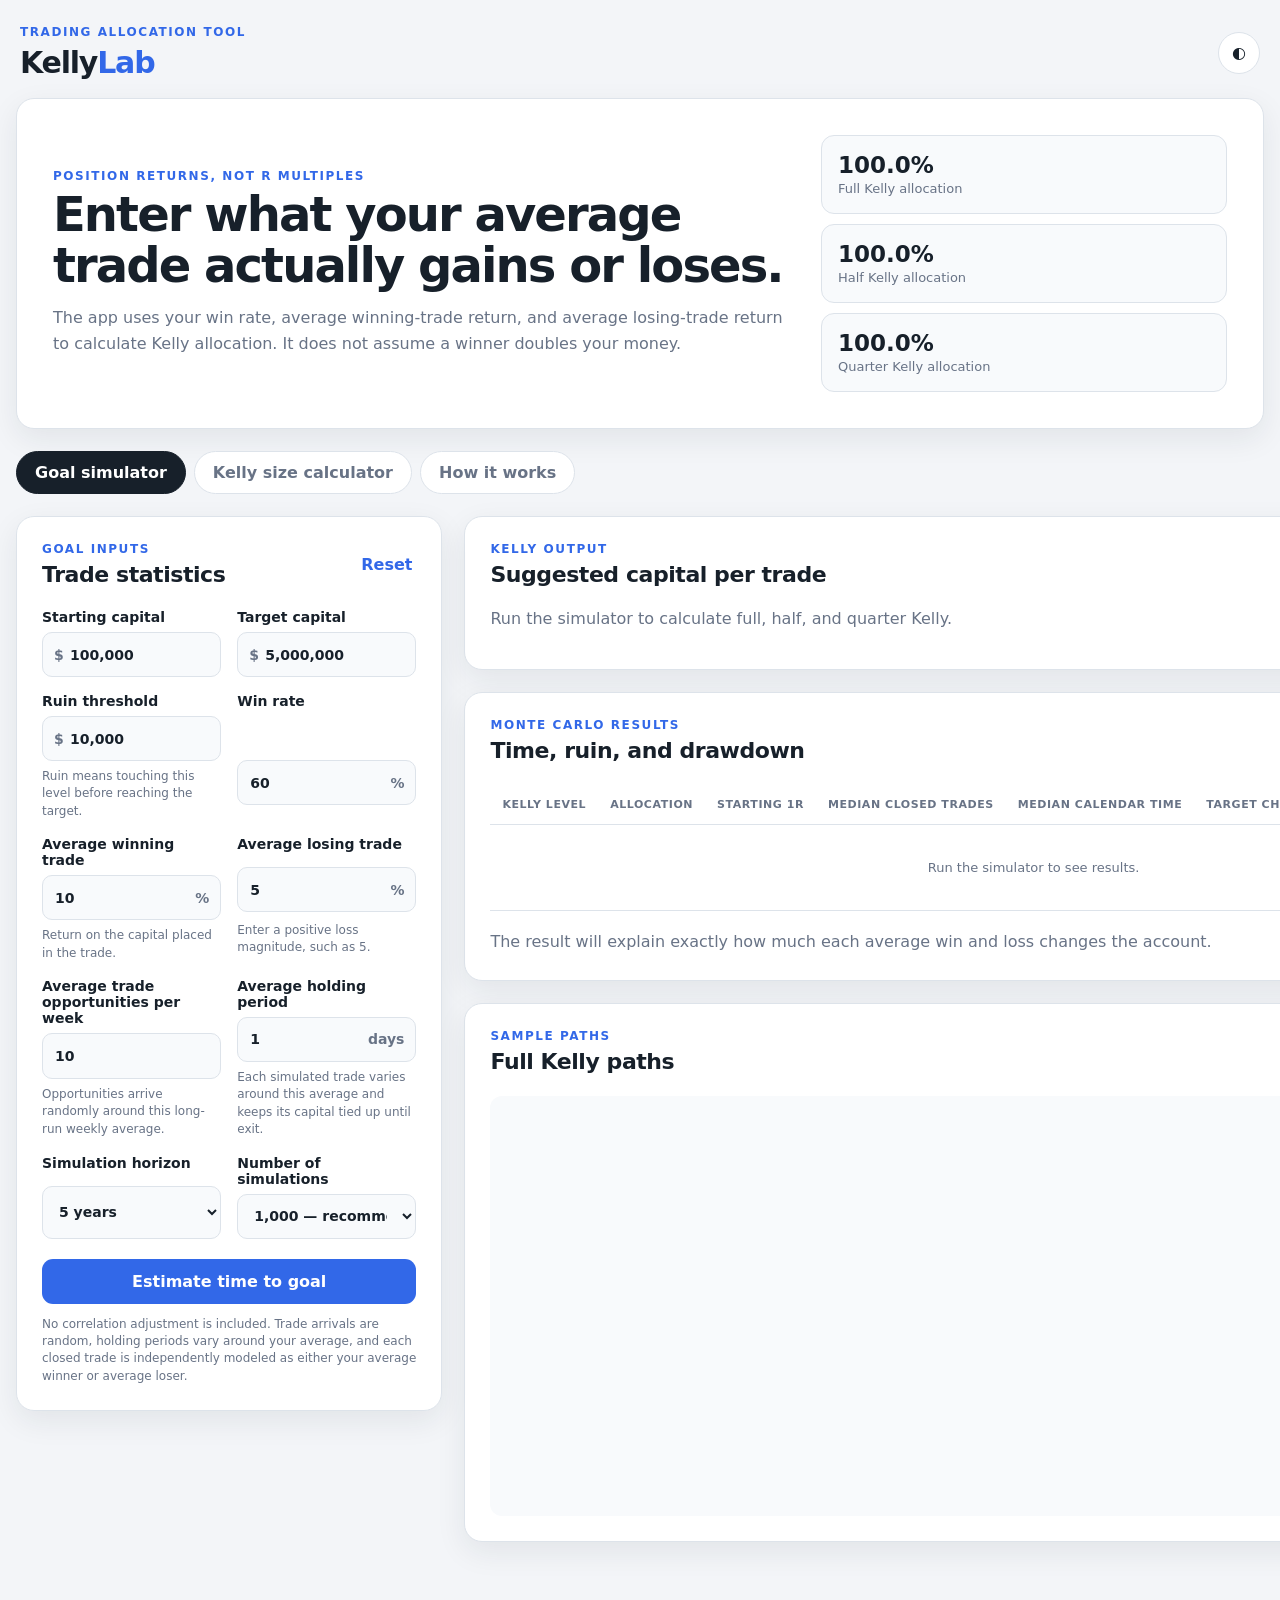
==== index.html @ 02e6e219 "Add files via upload" ====
<!doctype html>
<html lang="en">
<head>
  <meta charset="utf-8" />
  <meta name="viewport" content="width=device-width, initial-scale=1" />
  <meta name="description" content="A no-leverage Kelly allocation calculator, trading goal simulator, and risk-of-ruin model." />
  <title>KellyLab</title>
  <link rel="stylesheet" href="styles.css" />
</head>
<body>
  <div class="app-shell">
    <header class="topbar">
      <div>
        <p class="eyebrow">TRADING ALLOCATION TOOL</p>
        <h1>Kelly<span>Lab</span></h1>
      </div>
      <button id="themeToggle" class="icon-button" type="button" aria-label="Toggle dark mode">◐</button>
    </header>

    <section class="hero card">
      <div>
        <p class="eyebrow">POSITION RETURNS, NOT R MULTIPLES</p>
        <h2>Enter what your average trade actually gains or loses.</h2>
        <p>The app uses your win rate, average winning-trade return, and average losing-trade return to calculate Kelly allocation. It does not assume a winner doubles your money.</p>
      </div>
      <div class="hero-metrics">
        <div><strong id="heroFull">—</strong><span>Full Kelly allocation</span></div>
        <div><strong id="heroHalf">—</strong><span>Half Kelly allocation</span></div>
        <div><strong id="heroQuarter">—</strong><span>Quarter Kelly allocation</span></div>
      </div>
    </section>

    <nav class="tabs" aria-label="App sections">
      <button class="tab active" type="button" data-panel="goalPanel">Goal simulator</button>
      <button class="tab" type="button" data-panel="sizePanel">Kelly size calculator</button>
      <button class="tab" type="button" data-panel="methodPanel">How it works</button>
    </nav>

    <main>
      <section id="goalPanel" class="panel active">
        <div class="layout">
          <form id="goalForm" class="card form-card" novalidate>
            <div class="section-title">
              <div><p class="eyebrow">GOAL INPUTS</p><h3>Trade statistics</h3></div>
              <button id="resetGoal" class="link-button" type="button">Reset</button>
            </div>

            <div class="field-grid">
              <label>Starting capital
                <div class="money-wrap"><span>$</span><input id="startCapital" class="money-input" type="text" inputmode="decimal" data-decimals="0" value="100,000" /></div>
              </label>
              <label>Target capital
                <div class="money-wrap"><span>$</span><input id="targetCapital" class="money-input" type="text" inputmode="decimal" data-decimals="0" value="5,000,000" /></div>
              </label>
              <label>Ruin threshold
                <div class="money-wrap"><span>$</span><input id="ruinCapital" class="money-input" type="text" inputmode="decimal" data-decimals="0" value="10,000" /></div>
                <small>Ruin means touching this level before reaching the target.</small>
              </label>
              <label>Win rate
                <div class="suffix-wrap"><input id="goalWinRate" type="number" inputmode="decimal" step="any" value="60" /><span>%</span></div>
              </label>
              <label>Average winning trade
                <div class="suffix-wrap"><input id="goalAvgWin" type="number" inputmode="decimal" step="any" value="10" /><span>%</span></div>
                <small>Return on the capital placed in the trade.</small>
              </label>
              <label>Average losing trade
                <div class="suffix-wrap"><input id="goalAvgLoss" type="number" inputmode="decimal" step="any" value="5" /><span>%</span></div>
                <small>Enter a positive loss magnitude, such as 5.</small>
              </label>
              <label>Average trade opportunities per week
                <input id="tradesPerWeek" type="number" inputmode="decimal" step="any" value="10" />
                <small>Opportunities arrive randomly around this long-run weekly average.</small>
              </label>
              <label>Average holding period
                <div class="suffix-wrap"><input id="holdingPeriodDays" type="number" inputmode="decimal" step="any" value="1" /><span>days</span></div>
                <small>Each simulated trade varies around this average and keeps its capital tied up until exit.</small>
              </label>
              <label>Simulation horizon
                <select id="horizonYears">
                  <option value="1">1 year</option>
                  <option value="3">3 years</option>
                  <option value="5" selected>5 years</option>
                  <option value="10">10 years</option>
                  <option value="20">20 years</option>
                </select>
              </label>
              <label>Number of simulations
                <select id="simulationCount">
                  <option value="500">500 — fast</option>
                  <option value="1000" selected>1,000 — recommended</option>
                  <option value="2500">2,500 — more stable</option>
                </select>
              </label>
            </div>

            <div id="goalError" class="message hidden" role="alert"></div>
            <button class="primary-button" type="submit">Estimate time to goal</button>
            <p class="fine-print">No correlation adjustment is included. Trade arrivals are random, holding periods vary around your average, and each closed trade is independently modeled as either your average winner or average loser.</p>
          </form>

          <div class="results-stack">
            <section class="card">
              <div class="section-title">
                <div><p class="eyebrow">KELLY OUTPUT</p><h3>Suggested capital per trade</h3></div>
                <span class="pill">No leverage</span>
              </div>
              <div id="goalKellyCards" class="kelly-card-grid placeholder-grid">
                <p>Run the simulator to calculate full, half, and quarter Kelly.</p>
              </div>
              <div id="allocationNote" class="info-box hidden"></div>
            </section>

            <section class="card">
              <div class="section-title">
                <div><p class="eyebrow">MONTE CARLO RESULTS</p><h3>Time, ruin, and drawdown</h3></div>
                <button id="downloadCsv" class="link-button" type="button" disabled>Download CSV</button>
              </div>
              <div class="table-wrap">
                <table>
                  <thead>
                    <tr>
                      <th>Kelly level</th>
                      <th>Allocation</th>
                      <th>Starting 1R</th>
                      <th>Median closed trades</th>
                      <th>Median calendar time</th>
                      <th>Target chance</th>
                      <th>Risk of ruin</th>
                      <th>Median max DD</th>
                    </tr>
                  </thead>
                  <tbody id="goalResultsBody">
                    <tr><td colspan="8" class="empty-cell">Run the simulator to see results.</td></tr>
                  </tbody>
                </table>
              </div>
              <p id="goalSummary" class="summary-text">The result will explain exactly how much each average win and loss changes the account.</p>
              <div id="cadenceNote" class="info-box hidden"></div>
            </section>

            <section class="card chart-card">
              <div class="section-title">
                <div><p class="eyebrow">SAMPLE PATHS</p><h3 id="chartTitle">Full Kelly paths</h3></div>
                <select id="chartScenario" disabled>
                  <option value="full">Full Kelly</option>
                  <option value="half">Half Kelly</option>
                  <option value="quarter">Quarter Kelly</option>
                </select>
              </div>
              <canvas id="pathChart" width="980" height="420" aria-label="Sample simulated account paths"></canvas>
            </section>
          </div>
        </div>
      </section>

      <section id="sizePanel" class="panel">
        <div class="layout">
          <form id="sizeForm" class="card form-card" novalidate>
            <div class="section-title">
              <div><p class="eyebrow">SIZE INPUTS</p><h3>Kelly bet amount</h3></div>
              <button id="resetSize" class="link-button" type="button">Reset</button>
            </div>
            <div class="field-grid">
              <label>Account equity
                <div class="money-wrap"><span>$</span><input id="accountEquity" class="money-input" type="text" inputmode="decimal" data-decimals="0" value="100,000" /></div>
              </label>
              <label>Win rate
                <div class="suffix-wrap"><input id="sizeWinRate" type="number" inputmode="decimal" step="any" value="60" /><span>%</span></div>
              </label>
              <label>Average winning trade
                <div class="suffix-wrap"><input id="sizeAvgWin" type="number" inputmode="decimal" step="any" value="10" /><span>%</span></div>
              </label>
              <label>Average losing trade
                <div class="suffix-wrap"><input id="sizeAvgLoss" type="number" inputmode="decimal" step="any" value="5" /><span>%</span></div>
              </label>
              <label>Entry price
                <div class="money-wrap"><span>$</span><input id="entryPrice" class="money-input" type="text" inputmode="decimal" data-decimals="2" value="100.00" /></div>
              </label>
              <label>Share / contract multiplier
                <input id="unitMultiplier" type="number" inputmode="decimal" step="any" value="1" />
                <small>Use 1 for shares; 100 for a standard option contract.</small>
              </label>
              <label>Round units to
                <select id="roundingIncrement">
                  <option value="1" selected>1 unit</option>
                  <option value="5">5 units</option>
                  <option value="10">10 units</option>
                  <option value="100">100 units</option>
                </select>
              </label>
            </div>
            <div id="sizeError" class="message hidden" role="alert"></div>
            <button class="primary-button" type="submit">Calculate Kelly size</button>
          </form>

          <section class="card">
            <div class="section-title">
              <div><p class="eyebrow">SIZING RESULTS</p><h3>Full, half, and quarter Kelly</h3></div>
              <span class="pill">No leverage</span>
            </div>
            <div class="table-wrap">
              <table>
                <thead>
                  <tr>
                    <th>Kelly level</th>
                    <th>Suggested allocation</th>
                    <th>Suggested bet</th>
                    <th>Units</th>
                    <th>Actual capital used</th>
                    <th>1R / avg loss</th>
                    <th>Avg winner</th>
                  </tr>
                </thead>
                <tbody id="sizeResultsBody">
                  <tr><td colspan="7" class="empty-cell">Calculate a position to see results.</td></tr>
                </tbody>
              </table>
            </div>
            <div id="sizeExplanation" class="summary-text">Kelly determines the capital allocation. Your average losing-trade percentage determines the dollar value of 1R.</div>
          </section>
        </div>
      </section>

      <section id="methodPanel" class="panel">
        <section class="card method-card">
          <p class="eyebrow">MODEL DEFINITION</p>
          <h3>What the app calculates</h3>
          <div class="method-grid">
            <article><h4>Kelly allocation</h4><p>The calculator maximizes expected logarithmic account growth using your win probability and percentage return on winning and losing positions.</p></article>
            <article><h4>No leverage</h4><p>If the formula suggests placing more than the account balance into a trade, the app uses 100% of equity. Capital committed to an open trade is unavailable for new trades until that position closes.</p></article>
            <article><h4>Dollar R</h4><p>1R equals the suggested bet amount multiplied by the average losing-trade percentage. A $100,000 bet with a 5% average loss has a $5,000 R.</p></article>
            <article><h4>Risk of ruin</h4><p>Risk of ruin is the percentage of simulated paths that touch your chosen dollar threshold before reaching the target within the selected horizon.</p></article>
          </div>
          <div class="warning-box"><strong>Important:</strong> Trade opportunities arrive randomly around your weekly average, holding periods vary around the entered average, and open positions tie up capital until exit. The model still assumes trade outcomes are independent and each closed trade equals the entered average win or loss. Real results include wider outcome dispersion, slippage, gaps, regime changes, and correlation.</div>
        </section>
      </section>
    </main>
  </div>

  <script src="kelly-core.js"></script>
  <script src="app.js"></script>
</body>
</html>
---- styles.css ----
:root {
  --bg: #f3f5f8;
  --surface: #ffffff;
  --surface-2: #f8fafc;
  --text: #17202a;
  --muted: #687386;
  --border: #dde3ea;
  --accent: #3268e8;
  --accent-2: #194dc4;
  --positive: #167a4a;
  --danger: #b63838;
  --warning-bg: #fff7df;
  --warning-border: #e7c463;
  --shadow: 0 10px 30px rgba(24, 37, 55, 0.08);
}

body.dark {
  --bg: #10141b;
  --surface: #171d26;
  --surface-2: #1d2530;
  --text: #edf2f7;
  --muted: #a7b0bf;
  --border: #2e3947;
  --accent: #78a0ff;
  --accent-2: #9bb8ff;
  --positive: #68d39d;
  --danger: #ff8989;
  --warning-bg: #2c2819;
  --warning-border: #71652e;
  --shadow: none;
}

* { box-sizing: border-box; }
body { margin: 0; background: var(--bg); color: var(--text); font-family: Inter, ui-sans-serif, system-ui, -apple-system, BlinkMacSystemFont, "Segoe UI", sans-serif; }
button, input, select { font: inherit; }
button { cursor: pointer; }
.app-shell { width: min(1500px, calc(100% - 32px)); margin: 0 auto 64px; }
.topbar { display: flex; justify-content: space-between; align-items: center; padding: 25px 4px 18px; }
h1, h2, h3, h4, p { margin-top: 0; }
h1 { margin-bottom: 0; font-size: 30px; letter-spacing: -0.04em; }
h1 span { color: var(--accent); }
h2 { font-size: clamp(28px, 4vw, 48px); line-height: 1.05; letter-spacing: -0.04em; max-width: 760px; margin-bottom: 15px; }
h3 { margin-bottom: 0; font-size: 22px; letter-spacing: -0.02em; }
.eyebrow { margin-bottom: 6px; color: var(--accent); font-size: 12px; font-weight: 800; letter-spacing: .13em; }
.card { background: var(--surface); border: 1px solid var(--border); border-radius: 18px; box-shadow: var(--shadow); }
.hero { display: grid; grid-template-columns: 1.45fr .8fr; gap: 32px; padding: 36px; align-items: center; }
.hero p:not(.eyebrow) { color: var(--muted); max-width: 780px; line-height: 1.65; margin-bottom: 0; }
.hero-metrics { display: grid; gap: 10px; }
.hero-metrics div { background: var(--surface-2); border: 1px solid var(--border); border-radius: 13px; padding: 16px; }
.hero-metrics strong { display: block; font-size: 23px; }
.hero-metrics span { color: var(--muted); font-size: 13px; }
.icon-button { width: 42px; height: 42px; border-radius: 50%; border: 1px solid var(--border); color: var(--text); background: var(--surface); }
.tabs { display: flex; gap: 8px; margin: 22px 0; overflow-x: auto; }
.tab { border: 1px solid var(--border); background: var(--surface); color: var(--muted); border-radius: 999px; padding: 11px 18px; font-weight: 750; white-space: nowrap; }
.tab.active { background: var(--text); color: var(--surface); border-color: var(--text); }
.panel { display: none; }
.panel.active { display: block; }
.layout { display: grid; grid-template-columns: minmax(330px, .72fr) minmax(600px, 1.35fr); gap: 22px; align-items: start; }
.form-card { padding: 25px; position: sticky; top: 18px; }
.results-stack { display: grid; gap: 22px; }
.results-stack > .card, #sizePanel .layout > .card:not(.form-card), .method-card { padding: 25px; }
.section-title { display: flex; align-items: center; justify-content: space-between; gap: 18px; margin-bottom: 22px; }
.link-button { background: none; border: 0; color: var(--accent); padding: 4px; font-weight: 750; }
.field-grid { display: grid; grid-template-columns: repeat(2, minmax(0, 1fr)); gap: 16px; }
label { display: grid; gap: 7px; color: var(--text); font-size: 14px; font-weight: 700; }
label small, .fine-print { color: var(--muted); font-size: 12px; line-height: 1.45; font-weight: 500; }
input, select { width: 100%; min-height: 45px; border-radius: 10px; border: 1px solid var(--border); background: var(--surface-2); color: var(--text); padding: 10px 12px; outline: none; }
input:focus, select:focus { border-color: var(--accent); box-shadow: 0 0 0 3px rgba(50, 104, 232, .13); }
.money-wrap, .suffix-wrap { position: relative; display: flex; align-items: center; }
.money-wrap > span { position: absolute; left: 12px; color: var(--muted); z-index: 1; }
.money-wrap input { padding-left: 27px; }
.suffix-wrap > span { position: absolute; right: 12px; color: var(--muted); }
.suffix-wrap input { padding-right: 32px; }
.primary-button { width: 100%; border: 0; border-radius: 11px; background: var(--accent); color: white; padding: 13px 18px; font-weight: 800; margin-top: 20px; }
.primary-button:hover { background: var(--accent-2); }
.message { margin-top: 18px; padding: 12px 14px; border-radius: 10px; background: rgba(182, 56, 56, .1); border: 1px solid rgba(182, 56, 56, .28); color: var(--danger); line-height: 1.5; }
.hidden { display: none !important; }
.fine-print { margin: 12px 0 0; }
.pill { background: var(--surface-2); border: 1px solid var(--border); padding: 7px 10px; border-radius: 999px; color: var(--muted); font-size: 12px; font-weight: 750; }
.kelly-card-grid { display: grid; grid-template-columns: repeat(3, 1fr); gap: 12px; }
.kelly-card { background: var(--surface-2); border: 1px solid var(--border); padding: 17px; border-radius: 13px; }
.kelly-card h4 { margin-bottom: 13px; }
.kelly-card .allocation { font-size: 28px; font-weight: 850; letter-spacing: -.04em; color: var(--accent); }
.kelly-card dl { display: grid; grid-template-columns: 1fr auto; gap: 8px 12px; margin: 14px 0 0; font-size: 13px; }
.kelly-card dt { color: var(--muted); }
.kelly-card dd { margin: 0; font-weight: 750; text-align: right; }
.placeholder-grid { color: var(--muted); grid-template-columns: 1fr; }
.info-box, .warning-box { margin-top: 16px; border-radius: 11px; padding: 14px; line-height: 1.55; }
.info-box { background: rgba(50, 104, 232, .08); border: 1px solid rgba(50, 104, 232, .25); color: var(--text); }
.warning-box { background: var(--warning-bg); border: 1px solid var(--warning-border); }
.table-wrap { width: 100%; overflow-x: auto; }
table { width: 100%; border-collapse: collapse; min-width: 850px; }
th, td { padding: 13px 12px; border-bottom: 1px solid var(--border); text-align: right; font-size: 13px; white-space: nowrap; }
th:first-child, td:first-child { text-align: left; }
th { color: var(--muted); font-size: 11px; letter-spacing: .05em; text-transform: uppercase; }
td strong { color: var(--text); }
.empty-cell { text-align: center !important; color: var(--muted); padding: 35px; }
.summary-text { color: var(--muted); line-height: 1.6; margin: 18px 0 0; }
.chart-card canvas { width: 100%; height: 420px; display: block; border-radius: 12px; background: var(--surface-2); }
.chart-card select { width: auto; min-width: 155px; }
.method-card { max-width: 1050px; margin: auto; }
.method-grid { display: grid; grid-template-columns: repeat(2, 1fr); gap: 14px; margin: 24px 0; }
.method-grid article { background: var(--surface-2); border: 1px solid var(--border); padding: 18px; border-radius: 13px; }
.method-grid h4 { margin-bottom: 8px; }
.method-grid p { margin-bottom: 0; color: var(--muted); line-height: 1.55; }

@media (max-width: 1050px) {
  .layout { grid-template-columns: 1fr; }
  .form-card { position: static; }
  .hero { grid-template-columns: 1fr; }
}
@media (max-width: 720px) {
  .app-shell { width: min(100% - 18px, 1500px); }
  .hero, .form-card, .results-stack > .card, #sizePanel .layout > .card:not(.form-card), .method-card { padding: 19px; }
  .field-grid, .method-grid { grid-template-columns: 1fr; }
  .kelly-card-grid { grid-template-columns: 1fr; }
  .section-title { align-items: flex-start; }
  .chart-card canvas { height: 310px; }
}
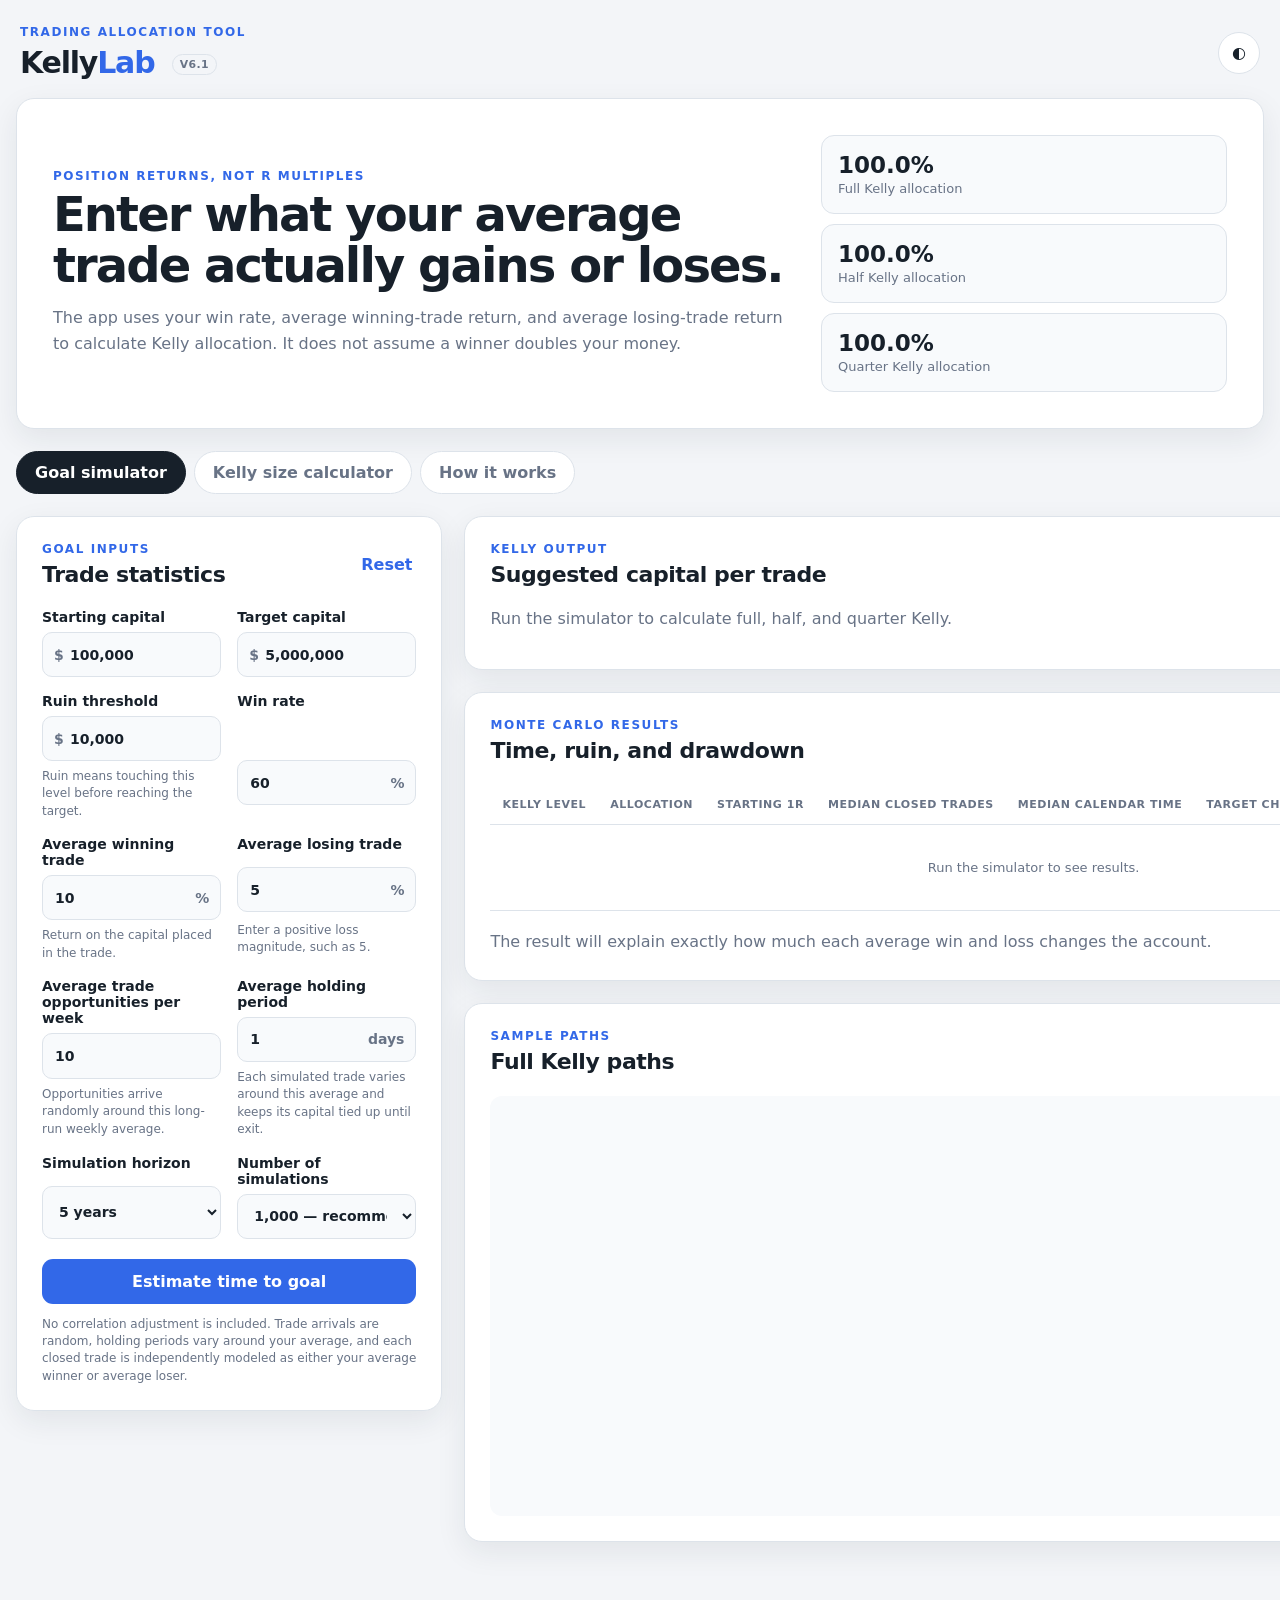
==== commit 45f6852b: "Add files via upload" ====
--- a/index.html
+++ b/index.html
@@ -5,14 +5,14 @@
   <meta name="viewport" content="width=device-width, initial-scale=1" />
   <meta name="description" content="A no-leverage Kelly allocation calculator, trading goal simulator, and risk-of-ruin model." />
   <title>KellyLab</title>
-  <link rel="stylesheet" href="styles.css" />
+  <link rel="stylesheet" href="styles-v61.css" />
 </head>
 <body>
   <div class="app-shell">
     <header class="topbar">
       <div>
         <p class="eyebrow">TRADING ALLOCATION TOOL</p>
-        <h1>Kelly<span>Lab</span></h1>
+        <h1>Kelly<span>Lab</span> <small class="build-badge">V6.1</small></h1>
       </div>
       <button id="themeToggle" class="icon-button" type="button" aria-label="Toggle dark mode">◐</button>
     </header>
@@ -237,7 +237,7 @@
     </main>
   </div>
 
-  <script src="kelly-core.js"></script>
-  <script src="app.js"></script>
+  <script src="kelly-core-v61.js"></script>
+  <script src="app-v61.js"></script>
 </body>
 </html>
--- a/styles-v61.css
+++ b/styles-v61.css
@@ -0,0 +1,132 @@
+:root {
+  --bg: #f3f5f8;
+  --surface: #ffffff;
+  --surface-2: #f8fafc;
+  --text: #17202a;
+  --muted: #687386;
+  --border: #dde3ea;
+  --accent: #3268e8;
+  --accent-2: #194dc4;
+  --positive: #167a4a;
+  --danger: #b63838;
+  --warning-bg: #fff7df;
+  --warning-border: #e7c463;
+  --shadow: 0 10px 30px rgba(24, 37, 55, 0.08);
+}
+
+body.dark {
+  --bg: #10141b;
+  --surface: #171d26;
+  --surface-2: #1d2530;
+  --text: #edf2f7;
+  --muted: #a7b0bf;
+  --border: #2e3947;
+  --accent: #78a0ff;
+  --accent-2: #9bb8ff;
+  --positive: #68d39d;
+  --danger: #ff8989;
+  --warning-bg: #2c2819;
+  --warning-border: #71652e;
+  --shadow: none;
+}
+
+* { box-sizing: border-box; }
+body { margin: 0; background: var(--bg); color: var(--text); font-family: Inter, ui-sans-serif, system-ui, -apple-system, BlinkMacSystemFont, "Segoe UI", sans-serif; }
+button, input, select { font: inherit; }
+button { cursor: pointer; }
+.app-shell { width: min(1500px, calc(100% - 32px)); margin: 0 auto 64px; }
+.topbar { display: flex; justify-content: space-between; align-items: center; padding: 25px 4px 18px; }
+h1, h2, h3, h4, p { margin-top: 0; }
+h1 { margin-bottom: 0; font-size: 30px; letter-spacing: -0.04em; }
+h1 span { color: var(--accent); }
+h2 { font-size: clamp(28px, 4vw, 48px); line-height: 1.05; letter-spacing: -0.04em; max-width: 760px; margin-bottom: 15px; }
+h3 { margin-bottom: 0; font-size: 22px; letter-spacing: -0.02em; }
+.eyebrow { margin-bottom: 6px; color: var(--accent); font-size: 12px; font-weight: 800; letter-spacing: .13em; }
+.card { background: var(--surface); border: 1px solid var(--border); border-radius: 18px; box-shadow: var(--shadow); }
+.hero { display: grid; grid-template-columns: 1.45fr .8fr; gap: 32px; padding: 36px; align-items: center; }
+.hero p:not(.eyebrow) { color: var(--muted); max-width: 780px; line-height: 1.65; margin-bottom: 0; }
+.hero-metrics { display: grid; gap: 10px; }
+.hero-metrics div { background: var(--surface-2); border: 1px solid var(--border); border-radius: 13px; padding: 16px; }
+.hero-metrics strong { display: block; font-size: 23px; }
+.hero-metrics span { color: var(--muted); font-size: 13px; }
+.icon-button { width: 42px; height: 42px; border-radius: 50%; border: 1px solid var(--border); color: var(--text); background: var(--surface); }
+.tabs { display: flex; gap: 8px; margin: 22px 0; overflow-x: auto; }
+.tab { border: 1px solid var(--border); background: var(--surface); color: var(--muted); border-radius: 999px; padding: 11px 18px; font-weight: 750; white-space: nowrap; }
+.tab.active { background: var(--text); color: var(--surface); border-color: var(--text); }
+.panel { display: none; }
+.panel.active { display: block; }
+.layout { display: grid; grid-template-columns: minmax(330px, .72fr) minmax(600px, 1.35fr); gap: 22px; align-items: start; }
+.form-card { padding: 25px; position: sticky; top: 18px; }
+.results-stack { display: grid; gap: 22px; }
+.results-stack > .card, #sizePanel .layout > .card:not(.form-card), .method-card { padding: 25px; }
+.section-title { display: flex; align-items: center; justify-content: space-between; gap: 18px; margin-bottom: 22px; }
+.link-button { background: none; border: 0; color: var(--accent); padding: 4px; font-weight: 750; }
+.field-grid { display: grid; grid-template-columns: repeat(2, minmax(0, 1fr)); gap: 16px; }
+label { display: grid; gap: 7px; color: var(--text); font-size: 14px; font-weight: 700; }
+label small, .fine-print { color: var(--muted); font-size: 12px; line-height: 1.45; font-weight: 500; }
+input, select { width: 100%; min-height: 45px; border-radius: 10px; border: 1px solid var(--border); background: var(--surface-2); color: var(--text); padding: 10px 12px; outline: none; }
+input:focus, select:focus { border-color: var(--accent); box-shadow: 0 0 0 3px rgba(50, 104, 232, .13); }
+.money-wrap, .suffix-wrap { position: relative; display: flex; align-items: center; }
+.money-wrap > span { position: absolute; left: 12px; color: var(--muted); z-index: 1; }
+.money-wrap input { padding-left: 27px; }
+.suffix-wrap > span { position: absolute; right: 12px; color: var(--muted); }
+.suffix-wrap input { padding-right: 32px; }
+.primary-button { width: 100%; border: 0; border-radius: 11px; background: var(--accent); color: white; padding: 13px 18px; font-weight: 800; margin-top: 20px; }
+.primary-button:hover { background: var(--accent-2); }
+.message { margin-top: 18px; padding: 12px 14px; border-radius: 10px; background: rgba(182, 56, 56, .1); border: 1px solid rgba(182, 56, 56, .28); color: var(--danger); line-height: 1.5; }
+.hidden { display: none !important; }
+.fine-print { margin: 12px 0 0; }
+.pill { background: var(--surface-2); border: 1px solid var(--border); padding: 7px 10px; border-radius: 999px; color: var(--muted); font-size: 12px; font-weight: 750; }
+.kelly-card-grid { display: grid; grid-template-columns: repeat(3, 1fr); gap: 12px; }
+.kelly-card { background: var(--surface-2); border: 1px solid var(--border); padding: 17px; border-radius: 13px; }
+.kelly-card h4 { margin-bottom: 13px; }
+.kelly-card .allocation { font-size: 28px; font-weight: 850; letter-spacing: -.04em; color: var(--accent); }
+.kelly-card dl { display: grid; grid-template-columns: 1fr auto; gap: 8px 12px; margin: 14px 0 0; font-size: 13px; }
+.kelly-card dt { color: var(--muted); }
+.kelly-card dd { margin: 0; font-weight: 750; text-align: right; }
+.placeholder-grid { color: var(--muted); grid-template-columns: 1fr; }
+.info-box, .warning-box { margin-top: 16px; border-radius: 11px; padding: 14px; line-height: 1.55; }
+.info-box { background: rgba(50, 104, 232, .08); border: 1px solid rgba(50, 104, 232, .25); color: var(--text); }
+.warning-box { background: var(--warning-bg); border: 1px solid var(--warning-border); }
+.table-wrap { width: 100%; overflow-x: auto; }
+table { width: 100%; border-collapse: collapse; min-width: 850px; }
+th, td { padding: 13px 12px; border-bottom: 1px solid var(--border); text-align: right; font-size: 13px; white-space: nowrap; }
+th:first-child, td:first-child { text-align: left; }
+th { color: var(--muted); font-size: 11px; letter-spacing: .05em; text-transform: uppercase; }
+td strong { color: var(--text); }
+.empty-cell { text-align: center !important; color: var(--muted); padding: 35px; }
+.summary-text { color: var(--muted); line-height: 1.6; margin: 18px 0 0; }
+.chart-card canvas { width: 100%; height: 420px; display: block; border-radius: 12px; background: var(--surface-2); }
+.chart-card select { width: auto; min-width: 155px; }
+.method-card { max-width: 1050px; margin: auto; }
+.method-grid { display: grid; grid-template-columns: repeat(2, 1fr); gap: 14px; margin: 24px 0; }
+.method-grid article { background: var(--surface-2); border: 1px solid var(--border); padding: 18px; border-radius: 13px; }
+.method-grid h4 { margin-bottom: 8px; }
+.method-grid p { margin-bottom: 0; color: var(--muted); line-height: 1.55; }
+
+@media (max-width: 1050px) {
+  .layout { grid-template-columns: 1fr; }
+  .form-card { position: static; }
+  .hero { grid-template-columns: 1fr; }
+}
+@media (max-width: 720px) {
+  .app-shell { width: min(100% - 18px, 1500px); }
+  .hero, .form-card, .results-stack > .card, #sizePanel .layout > .card:not(.form-card), .method-card { padding: 19px; }
+  .field-grid, .method-grid { grid-template-columns: 1fr; }
+  .kelly-card-grid { grid-template-columns: 1fr; }
+  .section-title { align-items: flex-start; }
+  .chart-card canvas { height: 310px; }
+}
+
+.build-badge {
+  display: inline-block;
+  vertical-align: middle;
+  margin-left: 8px;
+  padding: 3px 7px;
+  border: 1px solid var(--border);
+  border-radius: 999px;
+  font-size: 0.68rem;
+  font-weight: 700;
+  letter-spacing: .04em;
+  color: var(--muted);
+}
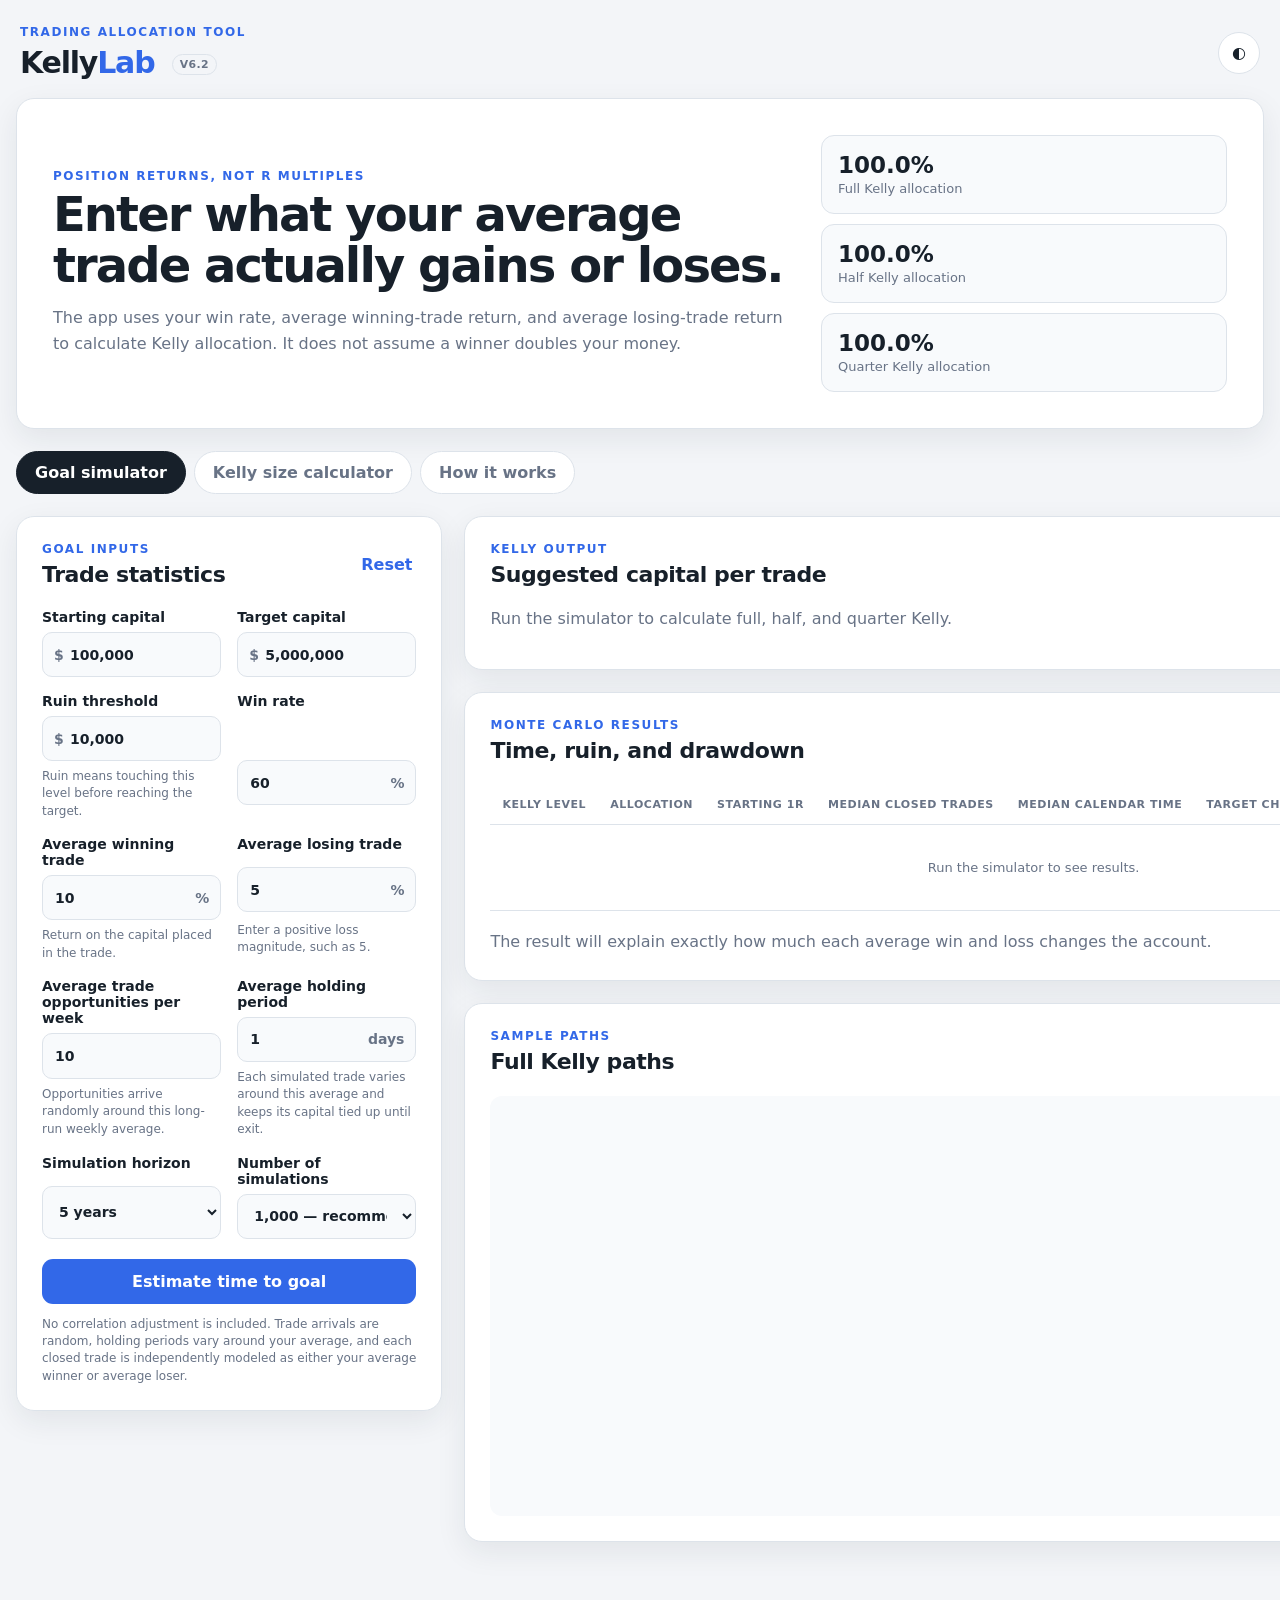
==== commit 12e3453a: "Add files via upload" ====
--- a/index.html
+++ b/index.html
@@ -4,15 +4,150 @@
   <meta charset="utf-8" />
   <meta name="viewport" content="width=device-width, initial-scale=1" />
   <meta name="description" content="A no-leverage Kelly allocation calculator, trading goal simulator, and risk-of-ruin model." />
-  <title>KellyLab</title>
-  <link rel="stylesheet" href="styles-v61.css" />
+  <title>KellyLab V6.2</title>
+  <!-- V6.2 is self-contained: all simulation code and styles are embedded in this file. -->
+  <style>
+:root {
+  --bg: #f3f5f8;
+  --surface: #ffffff;
+  --surface-2: #f8fafc;
+  --text: #17202a;
+  --muted: #687386;
+  --border: #dde3ea;
+  --accent: #3268e8;
+  --accent-2: #194dc4;
+  --positive: #167a4a;
+  --danger: #b63838;
+  --warning-bg: #fff7df;
+  --warning-border: #e7c463;
+  --shadow: 0 10px 30px rgba(24, 37, 55, 0.08);
+}
+
+body.dark {
+  --bg: #10141b;
+  --surface: #171d26;
+  --surface-2: #1d2530;
+  --text: #edf2f7;
+  --muted: #a7b0bf;
+  --border: #2e3947;
+  --accent: #78a0ff;
+  --accent-2: #9bb8ff;
+  --positive: #68d39d;
+  --danger: #ff8989;
+  --warning-bg: #2c2819;
+  --warning-border: #71652e;
+  --shadow: none;
+}
+
+* { box-sizing: border-box; }
+body { margin: 0; background: var(--bg); color: var(--text); font-family: Inter, ui-sans-serif, system-ui, -apple-system, BlinkMacSystemFont, "Segoe UI", sans-serif; }
+button, input, select { font: inherit; }
+button { cursor: pointer; }
+.app-shell { width: min(1500px, calc(100% - 32px)); margin: 0 auto 64px; }
+.topbar { display: flex; justify-content: space-between; align-items: center; padding: 25px 4px 18px; }
+h1, h2, h3, h4, p { margin-top: 0; }
+h1 { margin-bottom: 0; font-size: 30px; letter-spacing: -0.04em; }
+h1 span { color: var(--accent); }
+h2 { font-size: clamp(28px, 4vw, 48px); line-height: 1.05; letter-spacing: -0.04em; max-width: 760px; margin-bottom: 15px; }
+h3 { margin-bottom: 0; font-size: 22px; letter-spacing: -0.02em; }
+.eyebrow { margin-bottom: 6px; color: var(--accent); font-size: 12px; font-weight: 800; letter-spacing: .13em; }
+.card { background: var(--surface); border: 1px solid var(--border); border-radius: 18px; box-shadow: var(--shadow); }
+.hero { display: grid; grid-template-columns: 1.45fr .8fr; gap: 32px; padding: 36px; align-items: center; }
+.hero p:not(.eyebrow) { color: var(--muted); max-width: 780px; line-height: 1.65; margin-bottom: 0; }
+.hero-metrics { display: grid; gap: 10px; }
+.hero-metrics div { background: var(--surface-2); border: 1px solid var(--border); border-radius: 13px; padding: 16px; }
+.hero-metrics strong { display: block; font-size: 23px; }
+.hero-metrics span { color: var(--muted); font-size: 13px; }
+.icon-button { width: 42px; height: 42px; border-radius: 50%; border: 1px solid var(--border); color: var(--text); background: var(--surface); }
+.tabs { display: flex; gap: 8px; margin: 22px 0; overflow-x: auto; }
+.tab { border: 1px solid var(--border); background: var(--surface); color: var(--muted); border-radius: 999px; padding: 11px 18px; font-weight: 750; white-space: nowrap; }
+.tab.active { background: var(--text); color: var(--surface); border-color: var(--text); }
+.panel { display: none; }
+.panel.active { display: block; }
+.layout { display: grid; grid-template-columns: minmax(330px, .72fr) minmax(600px, 1.35fr); gap: 22px; align-items: start; }
+.form-card { padding: 25px; position: sticky; top: 18px; }
+.results-stack { display: grid; gap: 22px; }
+.results-stack > .card, #sizePanel .layout > .card:not(.form-card), .method-card { padding: 25px; }
+.section-title { display: flex; align-items: center; justify-content: space-between; gap: 18px; margin-bottom: 22px; }
+.link-button { background: none; border: 0; color: var(--accent); padding: 4px; font-weight: 750; }
+.field-grid { display: grid; grid-template-columns: repeat(2, minmax(0, 1fr)); gap: 16px; }
+label { display: grid; gap: 7px; color: var(--text); font-size: 14px; font-weight: 700; }
+label small, .fine-print { color: var(--muted); font-size: 12px; line-height: 1.45; font-weight: 500; }
+input, select { width: 100%; min-height: 45px; border-radius: 10px; border: 1px solid var(--border); background: var(--surface-2); color: var(--text); padding: 10px 12px; outline: none; }
+input:focus, select:focus { border-color: var(--accent); box-shadow: 0 0 0 3px rgba(50, 104, 232, .13); }
+.money-wrap, .suffix-wrap { position: relative; display: flex; align-items: center; }
+.money-wrap > span { position: absolute; left: 12px; color: var(--muted); z-index: 1; }
+.money-wrap input { padding-left: 27px; }
+.suffix-wrap > span { position: absolute; right: 12px; color: var(--muted); }
+.suffix-wrap input { padding-right: 32px; }
+.primary-button { width: 100%; border: 0; border-radius: 11px; background: var(--accent); color: white; padding: 13px 18px; font-weight: 800; margin-top: 20px; }
+.primary-button:hover { background: var(--accent-2); }
+.message { margin-top: 18px; padding: 12px 14px; border-radius: 10px; background: rgba(182, 56, 56, .1); border: 1px solid rgba(182, 56, 56, .28); color: var(--danger); line-height: 1.5; }
+.hidden { display: none !important; }
+.fine-print { margin: 12px 0 0; }
+.pill { background: var(--surface-2); border: 1px solid var(--border); padding: 7px 10px; border-radius: 999px; color: var(--muted); font-size: 12px; font-weight: 750; }
+.kelly-card-grid { display: grid; grid-template-columns: repeat(3, 1fr); gap: 12px; }
+.kelly-card { background: var(--surface-2); border: 1px solid var(--border); padding: 17px; border-radius: 13px; }
+.kelly-card h4 { margin-bottom: 13px; }
+.kelly-card .allocation { font-size: 28px; font-weight: 850; letter-spacing: -.04em; color: var(--accent); }
+.kelly-card dl { display: grid; grid-template-columns: 1fr auto; gap: 8px 12px; margin: 14px 0 0; font-size: 13px; }
+.kelly-card dt { color: var(--muted); }
+.kelly-card dd { margin: 0; font-weight: 750; text-align: right; }
+.placeholder-grid { color: var(--muted); grid-template-columns: 1fr; }
+.info-box, .warning-box { margin-top: 16px; border-radius: 11px; padding: 14px; line-height: 1.55; }
+.info-box { background: rgba(50, 104, 232, .08); border: 1px solid rgba(50, 104, 232, .25); color: var(--text); }
+.warning-box { background: var(--warning-bg); border: 1px solid var(--warning-border); }
+.table-wrap { width: 100%; overflow-x: auto; }
+table { width: 100%; border-collapse: collapse; min-width: 850px; }
+th, td { padding: 13px 12px; border-bottom: 1px solid var(--border); text-align: right; font-size: 13px; white-space: nowrap; }
+th:first-child, td:first-child { text-align: left; }
+th { color: var(--muted); font-size: 11px; letter-spacing: .05em; text-transform: uppercase; }
+td strong { color: var(--text); }
+.empty-cell { text-align: center !important; color: var(--muted); padding: 35px; }
+.summary-text { color: var(--muted); line-height: 1.6; margin: 18px 0 0; }
+.chart-card canvas { width: 100%; height: 420px; display: block; border-radius: 12px; background: var(--surface-2); }
+.chart-card select { width: auto; min-width: 155px; }
+.method-card { max-width: 1050px; margin: auto; }
+.method-grid { display: grid; grid-template-columns: repeat(2, 1fr); gap: 14px; margin: 24px 0; }
+.method-grid article { background: var(--surface-2); border: 1px solid var(--border); padding: 18px; border-radius: 13px; }
+.method-grid h4 { margin-bottom: 8px; }
+.method-grid p { margin-bottom: 0; color: var(--muted); line-height: 1.55; }
+
+@media (max-width: 1050px) {
+  .layout { grid-template-columns: 1fr; }
+  .form-card { position: static; }
+  .hero { grid-template-columns: 1fr; }
+}
+@media (max-width: 720px) {
+  .app-shell { width: min(100% - 18px, 1500px); }
+  .hero, .form-card, .results-stack > .card, #sizePanel .layout > .card:not(.form-card), .method-card { padding: 19px; }
+  .field-grid, .method-grid { grid-template-columns: 1fr; }
+  .kelly-card-grid { grid-template-columns: 1fr; }
+  .section-title { align-items: flex-start; }
+  .chart-card canvas { height: 310px; }
+}
+
+.build-badge {
+  display: inline-block;
+  vertical-align: middle;
+  margin-left: 8px;
+  padding: 3px 7px;
+  border: 1px solid var(--border);
+  border-radius: 999px;
+  font-size: 0.68rem;
+  font-weight: 700;
+  letter-spacing: .04em;
+  color: var(--muted);
+}
+
+</style>
 </head>
 <body>
   <div class="app-shell">
     <header class="topbar">
       <div>
         <p class="eyebrow">TRADING ALLOCATION TOOL</p>
-        <h1>Kelly<span>Lab</span> <small class="build-badge">V6.1</small></h1>
+        <h1>Kelly<span>Lab</span> <small class="build-badge">V6.2</small></h1>
       </div>
       <button id="themeToggle" class="icon-button" type="button" aria-label="Toggle dark mode">◐</button>
     </header>
@@ -237,7 +372,825 @@
     </main>
   </div>
 
-  <script src="kelly-core-v61.js"></script>
-  <script src="app-v61.js"></script>
+  <script>
+(function (root, factory) {
+  const api = factory();
+  if (typeof module === 'object' && module.exports) module.exports = api;
+  root.KellyCore = api;
+})(typeof globalThis !== 'undefined' ? globalThis : this, function () {
+  'use strict';
+
+  const FACTORS = {
+    full: { label: 'Full Kelly', factor: 1 },
+    half: { label: 'Half Kelly', factor: 0.5 },
+    quarter: { label: 'Quarter Kelly', factor: 0.25 },
+  };
+
+  function clamp(value, min, max) {
+    return Math.min(Math.max(value, min), max);
+  }
+
+  function parsePercent(value) {
+    return Number(value) / 100;
+  }
+
+  function calculateKelly(winRatePct, avgWinPct, avgLossPct, factor = 1) {
+    const p = parsePercent(winRatePct);
+    const q = 1 - p;
+    const gain = parsePercent(avgWinPct);
+    const loss = parsePercent(avgLossPct);
+
+    if (!(p > 0 && p < 1) || !(gain > 0) || !(loss > 0 && loss < 1)) {
+      return {
+        valid: false,
+        rawFullFraction: 0,
+        rawFraction: 0,
+        allocationFraction: 0,
+        constrained: false,
+        expectancyPosition: 0,
+        expectedLogGrowth: Number.NEGATIVE_INFINITY,
+      };
+    }
+
+    // Maximizes p*ln(1+f*gain) + q*ln(1-f*loss).
+    const rawFullFraction = (p * gain - q * loss) / (gain * loss);
+    const rawFraction = Math.max(0, rawFullFraction * factor);
+
+    // No leverage in this version: one trade cannot use more than 100% of equity.
+    const allocationFraction = clamp(rawFraction, 0, 1);
+    const constrained = rawFraction > 1;
+    const expectancyPosition = p * gain - q * loss;
+    const expectedLogGrowth = allocationFraction === 0
+      ? 0
+      : p * Math.log1p(allocationFraction * gain)
+        + q * Math.log1p(-allocationFraction * loss);
+
+    return {
+      valid: true,
+      rawFullFraction,
+      rawFraction,
+      allocationFraction,
+      constrained,
+      expectancyPosition,
+      expectedLogGrowth,
+    };
+  }
+
+  function createScenarioSet(winRatePct, avgWinPct, avgLossPct) {
+    return Object.entries(FACTORS).map(([key, item]) => ({
+      key,
+      label: item.label,
+      factor: item.factor,
+      ...calculateKelly(winRatePct, avgWinPct, avgLossPct, item.factor),
+    }));
+  }
+
+  function hashString(text) {
+    let h = 2166136261 >>> 0;
+    for (let i = 0; i < text.length; i += 1) {
+      h ^= text.charCodeAt(i);
+      h = Math.imul(h, 16777619);
+    }
+    return h >>> 0;
+  }
+
+  function mulberry32(seed) {
+    let a = seed >>> 0;
+    return function random() {
+      a |= 0;
+      a = (a + 0x6D2B79F5) | 0;
+      let t = Math.imul(a ^ (a >>> 15), 1 | a);
+      t = (t + Math.imul(t ^ (t >>> 7), 61 | t)) ^ t;
+      return ((t ^ (t >>> 14)) >>> 0) / 4294967296;
+    };
+  }
+
+  function percentile(sorted, p) {
+    if (!sorted.length) return null;
+    const index = (sorted.length - 1) * p;
+    const lower = Math.floor(index);
+    const upper = Math.ceil(index);
+    if (lower === upper) return sorted[lower];
+    const weight = index - lower;
+    return sorted[lower] * (1 - weight) + sorted[upper] * weight;
+  }
+
+  function summarize(values) {
+    if (!values.length) return { p25: null, median: null, p75: null };
+    const sorted = [...values].sort((a, b) => a - b);
+    return {
+      p25: percentile(sorted, 0.25),
+      median: percentile(sorted, 0.5),
+      p75: percentile(sorted, 0.75),
+    };
+  }
+
+
+  function summarizeCensoredTarget(values, totalPaths) {
+    if (!values.length || !(totalPaths > 0)) return { p25: null, median: null, p75: null };
+    const sorted = [...values].sort((a, b) => a - b);
+    const at = (q) => {
+      const requiredRank = Math.ceil(q * totalPaths);
+      if (sorted.length < requiredRank) return null;
+      return sorted[Math.max(0, requiredRank - 1)];
+    };
+    return { p25: at(0.25), median: at(0.5), p75: at(0.75) };
+  }
+
+  function standardNormal(random) {
+    let u1 = random();
+    let u2 = random();
+    if (u1 <= Number.EPSILON) u1 = Number.EPSILON;
+    return Math.sqrt(-2 * Math.log(u1)) * Math.cos(2 * Math.PI * u2);
+  }
+
+  function poisson(lambda, random) {
+    if (!(lambda > 0)) return 0;
+    if (lambda >= 30) {
+      return Math.max(0, Math.round(lambda + Math.sqrt(lambda) * standardNormal(random)));
+    }
+    const limit = Math.exp(-lambda);
+    let product = 1;
+    let k = 0;
+    do {
+      k += 1;
+      product *= random();
+    } while (product > limit);
+    return k - 1;
+  }
+
+  // Gamma(shape=4) distribution with mean = averageDays and CV = 50%.
+  // This keeps holding periods positive while allowing realistic variation around the average.
+  function sampleHoldingDays(averageDays, random) {
+    const theta = averageDays / 4;
+    let sum = 0;
+    for (let i = 0; i < 4; i += 1) {
+      let u = random();
+      if (u <= Number.EPSILON) u = Number.EPSILON;
+      sum += -Math.log(u) * theta;
+    }
+    return Math.max(1, Math.round(sum));
+  }
+
+  function portfolioEquity(cash, openPositions) {
+    let equity = cash;
+    for (let i = 0; i < openPositions.length; i += 1) equity += openPositions[i].bet;
+    return equity;
+  }
+
+  function simulateScenario(params, scenario, seedText) {
+    const {
+      startCapital,
+      targetCapital,
+      ruinCapital,
+      winRatePct,
+      avgWinPct,
+      avgLossPct,
+      tradesPerWeek,
+      holdingPeriodDays,
+      horizonYears,
+      simulations,
+    } = params;
+
+    const p = parsePercent(winRatePct);
+    const gain = parsePercent(avgWinPct);
+    const loss = parsePercent(avgLossPct);
+    const allocation = scenario.allocationFraction;
+    const maxDays = Math.max(1, Math.floor(horizonYears * 365.25));
+    const dailyArrivalRate = tradesPerWeek / 7;
+    const random = mulberry32(hashString(`${seedText}|${scenario.key}`));
+
+    const targetDays = [];
+    const targetClosedTrades = [];
+    const maxDrawdowns = [];
+    const endings = [];
+    const fundedRates = [];
+    const samplePaths = [];
+    let targetCount = 0;
+    let ruinCount = 0;
+    let unresolvedCount = 0;
+    let drawdown50Count = 0;
+    let drawdown75Count = 0;
+    let totalOpportunities = 0;
+    let totalFunded = 0;
+    let totalSkipped = 0;
+
+    const sampleEveryDays = Math.max(1, Math.ceil(maxDays / 180));
+    const desiredSamples = 24;
+
+    for (let sim = 0; sim < simulations; sim += 1) {
+      let cash = startCapital;
+      let openPositions = [];
+      let equity = startCapital;
+      let peak = startCapital;
+      let maxDrawdown = 0;
+      let outcome = 'unresolved';
+      let endingDay = maxDays;
+      let opportunities = 0;
+      let funded = 0;
+      let skipped = 0;
+      let closedTrades = 0;
+      const capture = sim < desiredSamples;
+      const points = capture ? [{ day: 0, equity }] : null;
+
+      if (allocation <= 0) {
+        unresolvedCount += 1;
+        maxDrawdowns.push(0);
+        endings.push(equity);
+        fundedRates.push(0);
+        if (capture) samplePaths.push(points);
+        continue;
+      }
+
+      for (let day = 1; day <= maxDays; day += 1) {
+        // Positions close before new opportunities arrive for the day, freeing their capital.
+        if (openPositions.length) {
+          const remaining = [];
+          for (let i = 0; i < openPositions.length; i += 1) {
+            const position = openPositions[i];
+            if (position.exitDay <= day) {
+              const pnl = position.bet * (position.won ? gain : -loss);
+              cash += position.bet + pnl;
+              closedTrades += 1;
+            } else {
+              remaining.push(position);
+            }
+          }
+          openPositions = remaining;
+        }
+
+        equity = portfolioEquity(cash, openPositions);
+        if (!Number.isFinite(equity) || equity < 0) equity = 0;
+        if (equity > peak) peak = equity;
+        const drawdown = peak > 0 ? 1 - equity / peak : 1;
+        if (drawdown > maxDrawdown) maxDrawdown = drawdown;
+
+        if (equity >= targetCapital) {
+          outcome = 'target';
+          endingDay = day;
+          targetCount += 1;
+          targetDays.push(day);
+          targetClosedTrades.push(closedTrades);
+          if (capture) points.push({ day, equity });
+          break;
+        }
+        if (equity <= ruinCapital) {
+          outcome = 'ruin';
+          endingDay = day;
+          ruinCount += 1;
+          if (capture) points.push({ day, equity });
+          break;
+        }
+
+        const arrivals = poisson(dailyArrivalRate, random);
+        for (let a = 0; a < arrivals; a += 1) {
+          opportunities += 1;
+          equity = portfolioEquity(cash, openPositions);
+          const desiredBet = equity * allocation;
+          const actualBet = Math.min(desiredBet, cash);
+
+          if (!(actualBet > 0)) {
+            skipped += 1;
+            continue;
+          }
+
+          cash -= actualBet;
+          const holdDays = sampleHoldingDays(holdingPeriodDays, random);
+          openPositions.push({
+            bet: actualBet,
+            won: random() < p,
+            exitDay: day + holdDays,
+          });
+          funded += 1;
+        }
+
+        equity = portfolioEquity(cash, openPositions);
+        if (capture && (day % sampleEveryDays === 0 || day === maxDays)) points.push({ day, equity });
+      }
+
+      if (outcome === 'unresolved') unresolvedCount += 1;
+      if (maxDrawdown >= 0.5) drawdown50Count += 1;
+      if (maxDrawdown >= 0.75) drawdown75Count += 1;
+      maxDrawdowns.push(maxDrawdown);
+      endings.push(equity);
+      fundedRates.push(opportunities > 0 ? funded / opportunities : 0);
+      totalOpportunities += opportunities;
+      totalFunded += funded;
+      totalSkipped += skipped;
+
+      if (capture) {
+        const last = points[points.length - 1];
+        if (!last || last.day !== endingDay) points.push({ day: endingDay, equity });
+        samplePaths.push(points);
+      }
+    }
+
+    // Target-time quantiles are unconditional across all simulation paths. If fewer
+    // than 50% of paths hit the target within the horizon, the median is "not reached".
+    const targetDayStats = summarizeCensoredTarget(targetDays, simulations);
+    const targetTradeStats = summarizeCensoredTarget(targetClosedTrades, simulations);
+    const drawdownStats = summarize(maxDrawdowns);
+    const endingStats = summarize(endings);
+    const fundedRateStats = summarize(fundedRates);
+    const targetWithinOneYear = targetDays.filter((day) => day <= 365.25).length;
+
+    return {
+      key: scenario.key,
+      label: scenario.label,
+      factor: scenario.factor,
+      allocationFraction: scenario.allocationFraction,
+      rawAllocationFraction: scenario.rawFraction,
+      constrained: scenario.constrained,
+      startingBet: startCapital * scenario.allocationFraction,
+      startingR: startCapital * scenario.allocationFraction * loss,
+      startingWinner: startCapital * scenario.allocationFraction * gain,
+      startingLoser: startCapital * scenario.allocationFraction * loss,
+      winAccountImpact: scenario.allocationFraction * gain,
+      lossAccountImpact: scenario.allocationFraction * loss,
+      expectedLogGrowth: scenario.expectedLogGrowth,
+      simulations,
+      maxDays,
+      targetCount,
+      ruinCount,
+      unresolvedCount,
+      targetProbability: targetCount / simulations,
+      ruinProbability: ruinCount / simulations,
+      unresolvedProbability: unresolvedCount / simulations,
+      drawdown50Probability: drawdown50Count / simulations,
+      drawdown75Probability: drawdown75Count / simulations,
+      oneYearProbability: targetWithinOneYear / simulations,
+      targetDays: targetDayStats,
+      targetTrades: targetTradeStats,
+      maxDrawdown: drawdownStats,
+      endingCapital: endingStats,
+      fundedRate: fundedRateStats,
+      overallFundedRate: totalOpportunities > 0 ? totalFunded / totalOpportunities : 0,
+      totalOpportunities,
+      totalFunded,
+      totalSkipped,
+      samplePaths,
+    };
+  }
+
+  function runSimulation(params) {
+    const scenarios = createScenarioSet(params.winRatePct, params.avgWinPct, params.avgLossPct);
+    const seedText = JSON.stringify(params);
+    return scenarios.map((scenario) => simulateScenario(params, scenario, seedText));
+  }
+
+  function calculatePositionRows(params) {
+    const {
+      accountEquity,
+      winRatePct,
+      avgWinPct,
+      avgLossPct,
+      entryPrice,
+      multiplier,
+      roundingIncrement,
+    } = params;
+
+    const gain = parsePercent(avgWinPct);
+    const loss = parsePercent(avgLossPct);
+    const unitCost = entryPrice * multiplier;
+
+    return createScenarioSet(winRatePct, avgWinPct, avgLossPct).map((scenario) => {
+      const suggestedBet = accountEquity * scenario.allocationFraction;
+      const rawUnits = unitCost > 0 ? suggestedBet / unitCost : 0;
+      const units = Math.max(0, Math.floor(rawUnits / roundingIncrement) * roundingIncrement);
+      const actualBet = units * unitCost;
+      const oneR = actualBet * loss;
+      const averageWinner = actualBet * gain;
+      const averageLoser = oneR;
+
+      return {
+        ...scenario,
+        suggestedBet,
+        units,
+        actualBet,
+        oneR,
+        averageWinner,
+        averageLoser,
+      };
+    });
+  }
+
+  return {
+    FACTORS,
+    calculateKelly,
+    createScenarioSet,
+    runSimulation,
+    calculatePositionRows,
+    sampleHoldingDays,
+  };
+});
+
+</script>
+  <script>
+(() => {
+  'use strict';
+
+  const $ = (id) => document.getElementById(id);
+  const core = window.KellyCore;
+  let latestSimulation = null;
+
+  const defaults = {
+    goal: {
+      startCapital: '100,000', targetCapital: '5,000,000', ruinCapital: '10,000',
+      goalWinRate: '60', goalAvgWin: '10', goalAvgLoss: '5', tradesPerWeek: '10', holdingPeriodDays: '1',
+      horizonYears: '5', simulationCount: '1000',
+    },
+    size: {
+      accountEquity: '100,000', sizeWinRate: '60', sizeAvgWin: '10', sizeAvgLoss: '5',
+      entryPrice: '100.00', unitMultiplier: '1', roundingIncrement: '1',
+    },
+  };
+
+  function parseMoney(value) {
+    const cleaned = String(value ?? '').replace(/[$,\s]/g, '');
+    return cleaned === '' ? NaN : Number(cleaned);
+  }
+
+  function formatMoney(value, decimals = 0) {
+    if (!Number.isFinite(value)) return '—';
+    return value.toLocaleString('en-US', {
+      minimumFractionDigits: decimals,
+      maximumFractionDigits: decimals,
+    });
+  }
+
+  function currency(value, decimals = 0) {
+    return Number.isFinite(value) ? `$${formatMoney(value, decimals)}` : '—';
+  }
+
+  function percent(value, decimals = 1) {
+    return Number.isFinite(value) ? `${(value * 100).toFixed(decimals)}%` : '—';
+  }
+
+  function formatDurationDays(days) {
+    if (!Number.isFinite(days)) return 'Not reached';
+    const weeks = days / 7;
+    if (days < 14) return `${days.toFixed(0)} days`;
+    if (weeks < 13) return `${weeks.toFixed(1)} weeks`;
+    const months = days / 30.4375;
+    if (months < 24) return `${months.toFixed(1)} months`;
+    return `${(days / 365.25).toFixed(1)} years`;
+  }
+
+  function formatTradeCount(value) {
+    return Number.isFinite(value) ? Math.round(value).toLocaleString('en-US') : 'Not reached';
+  }
+
+  function formatMoneyInput(input) {
+    const decimals = Number(input.dataset.decimals || 0);
+    let raw = input.value.replace(/[^0-9.]/g, '');
+    const firstDot = raw.indexOf('.');
+    if (firstDot !== -1) raw = raw.slice(0, firstDot + 1) + raw.slice(firstDot + 1).replace(/\./g, '');
+
+    const hadDot = raw.includes('.');
+    let [integer = '', fraction = ''] = raw.split('.');
+    integer = integer.replace(/^0+(?=\d)/, '');
+    if (integer === '') integer = '0';
+    fraction = fraction.slice(0, decimals);
+    const grouped = Number(integer).toLocaleString('en-US');
+    input.value = decimals > 0 && hadDot ? `${grouped}.${fraction}` : grouped;
+  }
+
+  function normalizeMoneyInput(input) {
+    const decimals = Number(input.dataset.decimals || 0);
+    const value = parseMoney(input.value);
+    if (Number.isFinite(value)) input.value = formatMoney(value, decimals);
+  }
+
+  document.querySelectorAll('.money-input').forEach((input) => {
+    input.addEventListener('input', () => formatMoneyInput(input));
+    input.addEventListener('blur', () => normalizeMoneyInput(input));
+  });
+
+  function showError(element, message) {
+    element.textContent = message;
+    element.classList.remove('hidden');
+  }
+
+  function clearError(element) {
+    element.textContent = '';
+    element.classList.add('hidden');
+  }
+
+  function validateStats(winRate, avgWin, avgLoss) {
+    if (!(winRate > 0 && winRate < 100)) return 'Win rate must be greater than 0% and less than 100%.';
+    if (!(avgWin > 0)) return 'Average winning trade must be greater than 0%.';
+    if (!(avgLoss > 0 && avgLoss < 100)) return 'Average losing trade must be greater than 0% and less than 100%.';
+    return '';
+  }
+
+  function updateHero(winRate = Number($('goalWinRate').value), avgWin = Number($('goalAvgWin').value), avgLoss = Number($('goalAvgLoss').value)) {
+    const scenarios = core.createScenarioSet(winRate, avgWin, avgLoss);
+    const map = Object.fromEntries(scenarios.map((item) => [item.key, item]));
+    $('heroFull').textContent = percent(map.full.allocationFraction, 1);
+    $('heroHalf').textContent = percent(map.half.allocationFraction, 1);
+    $('heroQuarter').textContent = percent(map.quarter.allocationFraction, 1);
+  }
+
+  ['goalWinRate', 'goalAvgWin', 'goalAvgLoss'].forEach((id) => $(id).addEventListener('input', () => updateHero()));
+  updateHero();
+
+  document.querySelectorAll('.tab').forEach((button) => {
+    button.addEventListener('click', () => {
+      document.querySelectorAll('.tab').forEach((item) => item.classList.toggle('active', item === button));
+      document.querySelectorAll('.panel').forEach((panel) => panel.classList.toggle('active', panel.id === button.dataset.panel));
+    });
+  });
+
+  $('themeToggle').addEventListener('click', () => {
+    document.body.classList.toggle('dark');
+    if (latestSimulation) drawChart($('chartScenario').value);
+  });
+
+  function readGoalInputs() {
+    return {
+      startCapital: parseMoney($('startCapital').value),
+      targetCapital: parseMoney($('targetCapital').value),
+      ruinCapital: parseMoney($('ruinCapital').value),
+      winRatePct: Number($('goalWinRate').value),
+      avgWinPct: Number($('goalAvgWin').value),
+      avgLossPct: Number($('goalAvgLoss').value),
+      tradesPerWeek: Number($('tradesPerWeek').value),
+      holdingPeriodDays: Number($('holdingPeriodDays').value),
+      horizonYears: Number($('horizonYears').value),
+      simulations: Number($('simulationCount').value),
+    };
+  }
+
+  function validateGoal(params) {
+    if (!(params.startCapital > 0)) return 'Starting capital must be greater than $0.';
+    if (!(params.targetCapital > params.startCapital)) return 'Target capital must be greater than starting capital.';
+    if (!(params.ruinCapital >= 0 && params.ruinCapital < params.startCapital)) return 'Ruin threshold must be below starting capital.';
+    const statsError = validateStats(params.winRatePct, params.avgWinPct, params.avgLossPct);
+    if (statsError) return statsError;
+    if (!(params.tradesPerWeek > 0)) return 'Average trades per week must be greater than 0.';
+    if (!(params.holdingPeriodDays > 0)) return 'Average holding period must be greater than 0 days.';
+    return '';
+  }
+
+  function renderKellyCards(results) {
+    $('goalKellyCards').classList.remove('placeholder-grid');
+    $('goalKellyCards').innerHTML = results.map((result) => `
+      <article class="kelly-card">
+        <h4>${result.label}</h4>
+        <div class="allocation">${percent(result.allocationFraction, 1)}</div>
+        <dl>
+          <dt>Starting bet</dt><dd>${currency(result.startingBet)}</dd>
+          <dt>Starting 1R</dt><dd>${currency(result.startingR)}</dd>
+          <dt>Average winner</dt><dd>${currency(result.startingWinner)}</dd>
+          <dt>Average loser</dt><dd>-${currency(result.startingLoser)}</dd>
+        </dl>
+      </article>`).join('');
+
+    const constrained = results.filter((result) => result.constrained);
+    if (constrained.length) {
+      $('allocationNote').innerHTML = `<strong>Available-equity limit applied:</strong> ${constrained.map((x) => x.label).join(', ')} mathematically calls for more than 100% of equity. Because this app has no leverage mode, the suggested allocation is shown as 100%.`;
+      $('allocationNote').classList.remove('hidden');
+    } else {
+      $('allocationNote').classList.add('hidden');
+    }
+  }
+
+  function renderGoalTable(results) {
+    $('goalResultsBody').innerHTML = results.map((result) => `
+      <tr>
+        <td><strong>${result.label}</strong></td>
+        <td>${percent(result.allocationFraction, 1)}</td>
+        <td>${currency(result.startingR)}</td>
+        <td>${formatTradeCount(result.targetTrades.median)}</td>
+        <td>${formatDurationDays(result.targetDays.median)}</td>
+        <td>${percent(result.targetProbability, 1)}</td>
+        <td>${percent(result.ruinProbability, 2)}</td>
+        <td>${percent(result.maxDrawdown.median, 1)}</td>
+      </tr>`).join('');
+  }
+
+  function renderGoalSummary(results, params) {
+    const full = results.find((result) => result.key === 'full');
+    const constrainedText = full.constrained ? 'The no-leverage rule limits Full Kelly to the available account balance. ' : '';
+    const fundingText = Number.isFinite(full.fundedRate.median)
+      ? ` On a median path, about ${percent(full.fundedRate.median, 1)} of arriving trade opportunities were funded because capital can remain tied up in open positions.`
+      : '';
+    $('goalSummary').textContent = `${constrainedText}At ${percent(full.allocationFraction, 1)} allocation, a fully funded average winner changes the account by +${percent(full.winAccountImpact, 1)} and a fully funded average loser changes it by -${percent(full.lossAccountImpact, 1)}. The simulation now runs on calendar days, with positions staying open until their simulated exit.${fundingText}`;
+    $('cadenceNote').innerHTML = `<strong>Inputs actually simulated:</strong> ${params.tradesPerWeek.toLocaleString('en-US', { maximumFractionDigits: 2 })} opportunities/week · ${params.holdingPeriodDays.toLocaleString('en-US', { maximumFractionDigits: 2 })}-day average hold · ${params.horizonYears.toLocaleString('en-US')} year horizon · ${params.simulations.toLocaleString('en-US')} paths.<br><strong>Capital-aware cadence:</strong> Trade opportunities arrive randomly around that weekly average. Individual holding periods vary around the entered average. Open positions reserve their capital until exit, so longer holding periods reduce how many later opportunities can be funded.`;
+    $('cadenceNote').classList.remove('hidden');
+  }
+
+  $('goalForm').addEventListener('submit', (event) => {
+    event.preventDefault();
+    const params = readGoalInputs();
+    const error = validateGoal(params);
+    if (error) {
+      showError($('goalError'), error);
+      return;
+    }
+    clearError($('goalError'));
+
+    const button = event.submitter;
+    if (button) { button.disabled = true; button.textContent = 'Running…'; }
+    window.setTimeout(() => {
+      try {
+        latestSimulation = { params, results: core.runSimulation(params) };
+        renderKellyCards(latestSimulation.results);
+        renderGoalTable(latestSimulation.results);
+        renderGoalSummary(latestSimulation.results, params);
+        $('chartScenario').disabled = false;
+        $('downloadCsv').disabled = false;
+        drawChart($('chartScenario').value);
+      } catch (err) {
+        console.error(err);
+        showError($('goalError'), 'The simulation could not run. Please check the inputs and try again.');
+      } finally {
+        if (button) { button.disabled = false; button.textContent = 'Estimate time to goal'; }
+      }
+    }, 20);
+  });
+
+  function drawChart(key) {
+    if (!latestSimulation) return;
+    const result = latestSimulation.results.find((item) => item.key === key) || latestSimulation.results[0];
+    const { params } = latestSimulation;
+    $('chartTitle').textContent = `${result.label} sample paths`;
+
+    const canvas = $('pathChart');
+    const rect = canvas.getBoundingClientRect();
+    const dpr = window.devicePixelRatio || 1;
+    canvas.width = Math.max(600, Math.floor(rect.width * dpr));
+    canvas.height = Math.max(310, Math.floor(rect.height * dpr));
+    const ctx = canvas.getContext('2d');
+    ctx.scale(dpr, dpr);
+    const width = canvas.width / dpr;
+    const height = canvas.height / dpr;
+    ctx.clearRect(0, 0, width, height);
+
+    const css = getComputedStyle(document.body);
+    const border = css.getPropertyValue('--border').trim();
+    const muted = css.getPropertyValue('--muted').trim();
+    const accent = css.getPropertyValue('--accent').trim();
+    const danger = css.getPropertyValue('--danger').trim();
+    const positive = css.getPropertyValue('--positive').trim();
+    const surface = css.getPropertyValue('--surface-2').trim();
+    ctx.fillStyle = surface;
+    ctx.fillRect(0, 0, width, height);
+
+    const pad = { left: 70, right: 24, top: 24, bottom: 42 };
+    const plotW = width - pad.left - pad.right;
+    const plotH = height - pad.top - pad.bottom;
+    const maxDay = result.maxDays;
+    const minValue = Math.max(1, Math.min(params.ruinCapital || 1, params.startCapital));
+    const maxValue = Math.max(params.targetCapital, ...result.samplePaths.flatMap((path) => path.map((point) => point.equity)));
+    const minLog = Math.log(minValue);
+    const maxLog = Math.log(maxValue);
+    const x = (day) => pad.left + (day / maxDay) * plotW;
+    const y = (value) => pad.top + (1 - (Math.log(Math.max(value, 1)) - minLog) / Math.max(1e-9, maxLog - minLog)) * plotH;
+
+    ctx.strokeStyle = border;
+    ctx.lineWidth = 1;
+    ctx.fillStyle = muted;
+    ctx.font = '12px system-ui';
+    for (let i = 0; i <= 5; i += 1) {
+      const fraction = i / 5;
+      const day = Math.round(maxDay * fraction);
+      const xp = x(day);
+      ctx.beginPath(); ctx.moveTo(xp, pad.top); ctx.lineTo(xp, pad.top + plotH); ctx.stroke();
+      const weeks = day / 7;
+      const label = weeks < 104 ? `${weeks.toFixed(0)}w` : `${(day / 365.25).toFixed(1)}y`;
+      ctx.fillText(label, xp - 10, height - 16);
+    }
+
+    const guide = (value, color, label) => {
+      const yp = y(value);
+      ctx.strokeStyle = color;
+      ctx.setLineDash([6, 5]);
+      ctx.beginPath(); ctx.moveTo(pad.left, yp); ctx.lineTo(pad.left + plotW, yp); ctx.stroke();
+      ctx.setLineDash([]);
+      ctx.fillStyle = color;
+      ctx.fillText(label, 8, yp + 4);
+    };
+    guide(params.targetCapital, positive, 'Target');
+    if (params.ruinCapital > 0) guide(params.ruinCapital, danger, 'Ruin');
+
+    result.samplePaths.forEach((path, index) => {
+      ctx.strokeStyle = index === 0 ? accent : `${accent}44`;
+      ctx.lineWidth = index === 0 ? 2.5 : 1;
+      ctx.beginPath();
+      path.forEach((point, pointIndex) => {
+        if (pointIndex === 0) ctx.moveTo(x(point.day), y(point.equity));
+        else ctx.lineTo(x(point.day), y(point.equity));
+      });
+      ctx.stroke();
+    });
+  }
+
+  $('chartScenario').addEventListener('change', () => drawChart($('chartScenario').value));
+  window.addEventListener('resize', () => { if (latestSimulation) drawChart($('chartScenario').value); });
+
+  $('downloadCsv').addEventListener('click', () => {
+    if (!latestSimulation) return;
+    const rows = [['Kelly level', 'Allocation', 'Starting bet', 'Starting 1R', 'Median closed trades', 'Median calendar days', 'Median calendar years', 'Average holding period days', 'Median opportunity funding rate', 'Target probability', 'Risk of ruin', 'Median max drawdown']];
+    latestSimulation.results.forEach((result) => rows.push([
+      result.label,
+      result.allocationFraction,
+      result.startingBet,
+      result.startingR,
+      result.targetTrades.median ?? '',
+      result.targetDays.median ?? '',
+      result.targetDays.median ? result.targetDays.median / 365.25 : '',
+      latestSimulation.params.holdingPeriodDays,
+      result.fundedRate.median ?? '',
+      result.targetProbability,
+      result.ruinProbability,
+      result.maxDrawdown.median,
+    ]));
+    const csv = rows.map((row) => row.map((cell) => `"${String(cell).replace(/"/g, '""')}"`).join(',')).join('\n');
+    const blob = new Blob([csv], { type: 'text/csv;charset=utf-8' });
+    const url = URL.createObjectURL(blob);
+    const anchor = document.createElement('a');
+    anchor.href = url;
+    anchor.download = 'kellylab-results.csv';
+    anchor.click();
+    URL.revokeObjectURL(url);
+  });
+
+  function readSizeInputs() {
+    return {
+      accountEquity: parseMoney($('accountEquity').value),
+      winRatePct: Number($('sizeWinRate').value),
+      avgWinPct: Number($('sizeAvgWin').value),
+      avgLossPct: Number($('sizeAvgLoss').value),
+      entryPrice: parseMoney($('entryPrice').value),
+      multiplier: Number($('unitMultiplier').value),
+      roundingIncrement: Number($('roundingIncrement').value),
+    };
+  }
+
+  function validateSize(params) {
+    if (!(params.accountEquity > 0)) return 'Account equity must be greater than $0.';
+    const statsError = validateStats(params.winRatePct, params.avgWinPct, params.avgLossPct);
+    if (statsError) return statsError;
+    if (!(params.entryPrice > 0)) return 'Entry price must be greater than $0.';
+    if (!(params.multiplier > 0)) return 'Share or contract multiplier must be greater than 0.';
+    if (!(params.roundingIncrement > 0)) return 'Rounding increment must be greater than 0.';
+    return '';
+  }
+
+  $('sizeForm').addEventListener('submit', (event) => {
+    event.preventDefault();
+    const params = readSizeInputs();
+    const error = validateSize(params);
+    if (error) {
+      showError($('sizeError'), error);
+      return;
+    }
+    clearError($('sizeError'));
+    const rows = core.calculatePositionRows(params);
+    $('sizeResultsBody').innerHTML = rows.map((row) => `
+      <tr>
+        <td><strong>${row.label}</strong>${row.constrained ? '<br><small>limited to equity</small>' : ''}</td>
+        <td>${percent(row.allocationFraction, 1)}</td>
+        <td>${currency(row.suggestedBet)}</td>
+        <td>${row.units.toLocaleString('en-US')}</td>
+        <td>${currency(row.actualBet)}</td>
+        <td>${currency(row.oneR)}</td>
+        <td>${currency(row.averageWinner)}</td>
+      </tr>`).join('');
+    const full = rows.find((row) => row.key === 'full');
+    $('sizeExplanation').textContent = `${full.label} suggests placing ${currency(full.suggestedBet)} into the trade. Based on a ${params.avgLossPct}% average losing trade, 1R is ${currency(full.oneR)} after unit rounding; an average ${params.avgWinPct}% winner is ${currency(full.averageWinner)}.`;
+  });
+
+  function resetGroup(group) {
+    Object.entries(defaults[group]).forEach(([id, value]) => { $(id).value = value; });
+    document.querySelectorAll(`#${group === 'goal' ? 'goalForm' : 'sizeForm'} .money-input`).forEach(normalizeMoneyInput);
+    updateHero();
+  }
+
+  $('resetGoal').addEventListener('click', () => {
+    resetGroup('goal');
+    latestSimulation = null;
+    $('goalKellyCards').className = 'kelly-card-grid placeholder-grid';
+    $('goalKellyCards').innerHTML = '<p>Run the simulator to calculate full, half, and quarter Kelly.</p>';
+    $('goalResultsBody').innerHTML = '<tr><td colspan="8" class="empty-cell">Run the simulator to see results.</td></tr>';
+    $('goalSummary').textContent = 'The result will explain exactly how much each average win and loss changes the account.';
+    $('cadenceNote').classList.add('hidden');
+    $('cadenceNote').innerHTML = '';
+    $('allocationNote').classList.add('hidden');
+    $('chartScenario').disabled = true;
+    $('downloadCsv').disabled = true;
+    const canvas = $('pathChart');
+    canvas.getContext('2d').clearRect(0, 0, canvas.width, canvas.height);
+  });
+
+  $('resetSize').addEventListener('click', () => {
+    resetGroup('size');
+    $('sizeResultsBody').innerHTML = '<tr><td colspan="7" class="empty-cell">Calculate a position to see results.</td></tr>';
+    $('sizeExplanation').textContent = 'Kelly determines the capital allocation. Your average losing-trade percentage determines the dollar value of 1R.';
+  });
+})();
+
+</script>
 </body>
 </html>
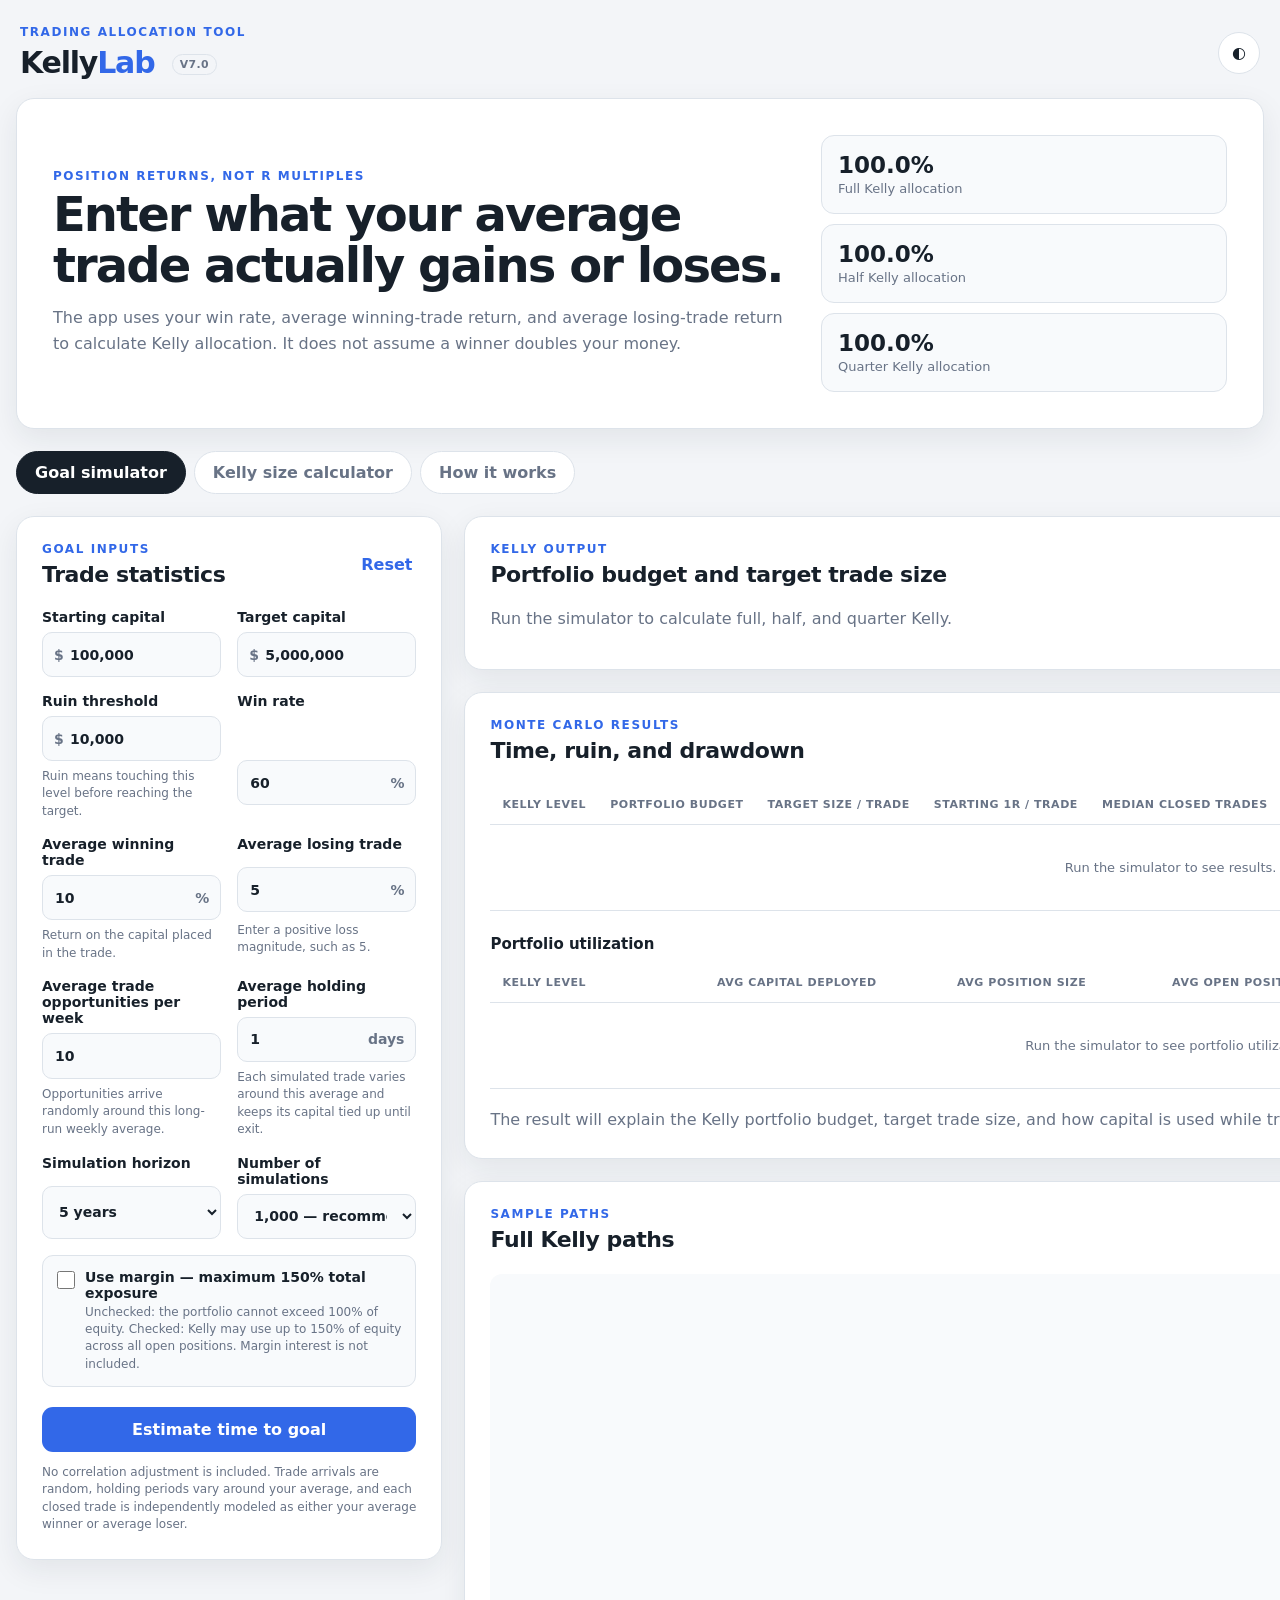
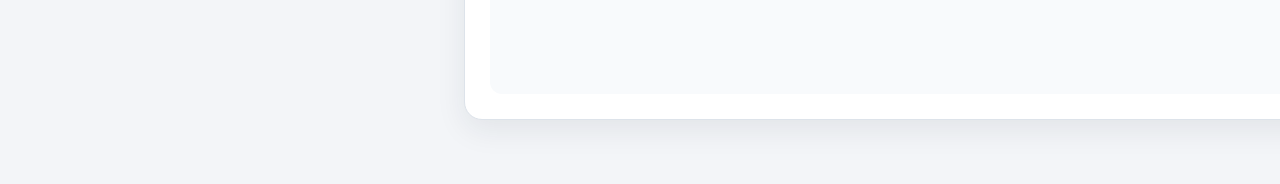
==== commit 8de7255d: "Add files via upload" ====
--- a/index.html
+++ b/index.html
@@ -3,9 +3,9 @@
 <head>
   <meta charset="utf-8" />
   <meta name="viewport" content="width=device-width, initial-scale=1" />
-  <meta name="description" content="A no-leverage Kelly allocation calculator, trading goal simulator, and risk-of-ruin model." />
-  <title>KellyLab V6.2</title>
-  <!-- V6.2 is self-contained: all simulation code and styles are embedded in this file. -->
+  <meta name="description" content="A portfolio-level Kelly allocation calculator, trading goal simulator, and risk-of-ruin model with optional margin up to 150% exposure." />
+  <title>KellyLab V7.0</title>
+  <!-- V7.0 is self-contained: portfolio-level Kelly budgets, optional 150% margin, and capital-aware simulation. -->
   <style>
 :root {
   --bg: #f3f5f8;
@@ -75,6 +75,13 @@
 label small, .fine-print { color: var(--muted); font-size: 12px; line-height: 1.45; font-weight: 500; }
 input, select { width: 100%; min-height: 45px; border-radius: 10px; border: 1px solid var(--border); background: var(--surface-2); color: var(--text); padding: 10px 12px; outline: none; }
 input:focus, select:focus { border-color: var(--accent); box-shadow: 0 0 0 3px rgba(50, 104, 232, .13); }
+
+.checkbox-row { margin-top: 16px; display: flex; align-items: flex-start; gap: 10px; padding: 13px 14px; border: 1px solid var(--border); border-radius: 11px; background: var(--surface-2); }
+.checkbox-row input[type="checkbox"] { width: 18px; height: 18px; min-height: 0; margin: 2px 0 0; flex: 0 0 auto; accent-color: var(--accent); }
+.checkbox-row .checkbox-copy { display: grid; gap: 3px; }
+.checkbox-row strong { font-size: 14px; }
+.checkbox-row small { color: var(--muted); font-weight: 500; line-height: 1.45; }
+.subsection-title { margin: 24px 0 10px; font-size: 15px; }
 .money-wrap, .suffix-wrap { position: relative; display: flex; align-items: center; }
 .money-wrap > span { position: absolute; left: 12px; color: var(--muted); z-index: 1; }
 .money-wrap input { padding-left: 27px; }
@@ -147,7 +154,7 @@
     <header class="topbar">
       <div>
         <p class="eyebrow">TRADING ALLOCATION TOOL</p>
-        <h1>Kelly<span>Lab</span> <small class="build-badge">V6.2</small></h1>
+        <h1>Kelly<span>Lab</span> <small class="build-badge">V7.0</small></h1>
       </div>
       <button id="themeToggle" class="icon-button" type="button" aria-label="Toggle dark mode">◐</button>
     </header>
@@ -228,6 +235,11 @@
               </label>
             </div>
 
+            <label class="checkbox-row">
+              <input id="allowMarginGoal" type="checkbox" />
+              <span class="checkbox-copy"><strong>Use margin — maximum 150% total exposure</strong><small>Unchecked: the portfolio cannot exceed 100% of equity. Checked: Kelly may use up to 150% of equity across all open positions. Margin interest is not included.</small></span>
+            </label>
+
             <div id="goalError" class="message hidden" role="alert"></div>
             <button class="primary-button" type="submit">Estimate time to goal</button>
             <p class="fine-print">No correlation adjustment is included. Trade arrivals are random, holding periods vary around your average, and each closed trade is independently modeled as either your average winner or average loser.</p>
@@ -236,8 +248,8 @@
           <div class="results-stack">
             <section class="card">
               <div class="section-title">
-                <div><p class="eyebrow">KELLY OUTPUT</p><h3>Suggested capital per trade</h3></div>
-                <span class="pill">No leverage</span>
+                <div><p class="eyebrow">KELLY OUTPUT</p><h3>Portfolio budget and target trade size</h3></div>
+                <span id="goalMarginPill" class="pill">Margin off</span>
               </div>
               <div id="goalKellyCards" class="kelly-card-grid placeholder-grid">
                 <p>Run the simulator to calculate full, half, and quarter Kelly.</p>
@@ -255,8 +267,9 @@
                   <thead>
                     <tr>
                       <th>Kelly level</th>
-                      <th>Allocation</th>
-                      <th>Starting 1R</th>
+                      <th>Portfolio budget</th>
+                      <th>Target size / trade</th>
+                      <th>Starting 1R / trade</th>
                       <th>Median closed trades</th>
                       <th>Median calendar time</th>
                       <th>Target chance</th>
@@ -265,11 +278,18 @@
                     </tr>
                   </thead>
                   <tbody id="goalResultsBody">
-                    <tr><td colspan="8" class="empty-cell">Run the simulator to see results.</td></tr>
+                    <tr><td colspan="9" class="empty-cell">Run the simulator to see results.</td></tr>
                   </tbody>
                 </table>
               </div>
-              <p id="goalSummary" class="summary-text">The result will explain exactly how much each average win and loss changes the account.</p>
+              <h4 class="subsection-title">Portfolio utilization</h4>
+              <div class="table-wrap">
+                <table>
+                  <thead><tr><th>Kelly level</th><th>Avg capital deployed</th><th>Avg position size</th><th>Avg open positions</th><th>Opportunities funded</th><th>Opportunities skipped</th></tr></thead>
+                  <tbody id="utilizationBody"><tr><td colspan="6" class="empty-cell">Run the simulator to see portfolio utilization.</td></tr></tbody>
+                </table>
+              </div>
+              <p id="goalSummary" class="summary-text">The result will explain the Kelly portfolio budget, target trade size, and how capital is used while trades overlap.</p>
               <div id="cadenceNote" class="info-box hidden"></div>
             </section>
 
@@ -324,6 +344,10 @@
                 </select>
               </label>
             </div>
+            <label class="checkbox-row">
+              <input id="allowMarginSize" type="checkbox" />
+              <span class="checkbox-copy"><strong>Use margin — maximum 150% total exposure</strong><small>Lets the one-trade Kelly calculator suggest up to 150% of account equity when the Kelly formula calls for it.</small></span>
+            </label>
             <div id="sizeError" class="message hidden" role="alert"></div>
             <button class="primary-button" type="submit">Calculate Kelly size</button>
           </form>
@@ -331,7 +355,7 @@
           <section class="card">
             <div class="section-title">
               <div><p class="eyebrow">SIZING RESULTS</p><h3>Full, half, and quarter Kelly</h3></div>
-              <span class="pill">No leverage</span>
+              <span id="sizeMarginPill" class="pill">Margin off</span>
             </div>
             <div class="table-wrap">
               <table>
@@ -361,12 +385,12 @@
           <p class="eyebrow">MODEL DEFINITION</p>
           <h3>What the app calculates</h3>
           <div class="method-grid">
-            <article><h4>Kelly allocation</h4><p>The calculator maximizes expected logarithmic account growth using your win probability and percentage return on winning and losing positions.</p></article>
-            <article><h4>No leverage</h4><p>If the formula suggests placing more than the account balance into a trade, the app uses 100% of equity. Capital committed to an open trade is unavailable for new trades until that position closes.</p></article>
-            <article><h4>Dollar R</h4><p>1R equals the suggested bet amount multiplied by the average losing-trade percentage. A $100,000 bet with a 5% average loss has a $5,000 R.</p></article>
+            <article><h4>Portfolio Kelly budget</h4><p>Full, half, and quarter Kelly set the maximum total capital budget across all open trades. Half Kelly can never silently drift back toward a Full-Kelly exposure.</p></article>
+            <article><h4>Target trade size</h4><p>The portfolio budget is divided by the expected number of overlapping trades, estimated from opportunities per week × average holding days ÷ 7. Actual arrivals and holding periods still vary randomly.</p></article>
+            <article><h4>Optional margin</h4><p>Margin off caps total exposure at 100% of equity. Margin on permits up to 150%. If the Kelly formula is below those limits, the Kelly budget remains lower. Margin interest is not included.</p></article>
             <article><h4>Risk of ruin</h4><p>Risk of ruin is the percentage of simulated paths that touch your chosen dollar threshold before reaching the target within the selected horizon.</p></article>
           </div>
-          <div class="warning-box"><strong>Important:</strong> Trade opportunities arrive randomly around your weekly average, holding periods vary around the entered average, and open positions tie up capital until exit. The model still assumes trade outcomes are independent and each closed trade equals the entered average win or loss. Real results include wider outcome dispersion, slippage, gaps, regime changes, and correlation.</div>
+          <div class="warning-box"><strong>Important:</strong> Trade opportunities arrive randomly around your weekly average, holding periods vary around the entered average, and open positions tie up capital until exit. The model still assumes trade outcomes are independent and each closed trade equals the entered average win or loss. If equity falls enough that existing positions exceed the selected Kelly budget, the model proportionally trims open positions back to budget. Real results include wider outcome dispersion, slippage, gaps, margin interest, regime changes, and correlation.</div>
         </section>
       </section>
     </main>
@@ -386,404 +410,230 @@
     quarter: { label: 'Quarter Kelly', factor: 0.25 },
   };
 
-  function clamp(value, min, max) {
-    return Math.min(Math.max(value, min), max);
-  }
-
-  function parsePercent(value) {
-    return Number(value) / 100;
-  }
-
-  function calculateKelly(winRatePct, avgWinPct, avgLossPct, factor = 1) {
+  function clamp(value, min, max) { return Math.min(Math.max(value, min), max); }
+  function parsePercent(value) { return Number(value) / 100; }
+
+  function calculateKelly(winRatePct, avgWinPct, avgLossPct, factor = 1, maxExposureFraction = 1) {
     const p = parsePercent(winRatePct);
     const q = 1 - p;
     const gain = parsePercent(avgWinPct);
     const loss = parsePercent(avgLossPct);
-
-    if (!(p > 0 && p < 1) || !(gain > 0) || !(loss > 0 && loss < 1)) {
-      return {
-        valid: false,
-        rawFullFraction: 0,
-        rawFraction: 0,
-        allocationFraction: 0,
-        constrained: false,
-        expectancyPosition: 0,
-        expectedLogGrowth: Number.NEGATIVE_INFINITY,
-      };
+    if (!(p > 0 && p < 1) || !(gain > 0) || !(loss > 0 && loss < 1) || !(maxExposureFraction > 0)) {
+      return { valid: false, rawFullFraction: 0, rawFraction: 0, allocationFraction: 0, constrained: false, expectancyPosition: 0, expectedLogGrowth: Number.NEGATIVE_INFINITY };
     }
-
-    // Maximizes p*ln(1+f*gain) + q*ln(1-f*loss).
     const rawFullFraction = (p * gain - q * loss) / (gain * loss);
     const rawFraction = Math.max(0, rawFullFraction * factor);
-
-    // No leverage in this version: one trade cannot use more than 100% of equity.
-    const allocationFraction = clamp(rawFraction, 0, 1);
-    const constrained = rawFraction > 1;
+    const allocationFraction = clamp(rawFraction, 0, maxExposureFraction);
+    const constrained = rawFraction > maxExposureFraction;
     const expectancyPosition = p * gain - q * loss;
-    const expectedLogGrowth = allocationFraction === 0
-      ? 0
-      : p * Math.log1p(allocationFraction * gain)
-        + q * Math.log1p(-allocationFraction * loss);
-
-    return {
-      valid: true,
-      rawFullFraction,
-      rawFraction,
-      allocationFraction,
-      constrained,
-      expectancyPosition,
-      expectedLogGrowth,
-    };
-  }
-
-  function createScenarioSet(winRatePct, avgWinPct, avgLossPct) {
-    return Object.entries(FACTORS).map(([key, item]) => ({
-      key,
-      label: item.label,
-      factor: item.factor,
-      ...calculateKelly(winRatePct, avgWinPct, avgLossPct, item.factor),
-    }));
+    const expectedLogGrowth = allocationFraction === 0 ? 0 : p * Math.log1p(allocationFraction * gain) + q * Math.log1p(-allocationFraction * loss);
+    return { valid: true, rawFullFraction, rawFraction, allocationFraction, constrained, expectancyPosition, expectedLogGrowth };
+  }
+
+  function createScenarioSet(winRatePct, avgWinPct, avgLossPct, maxExposureFraction = 1) {
+    return Object.entries(FACTORS).map(([key, item]) => ({ key, label: item.label, factor: item.factor, ...calculateKelly(winRatePct, avgWinPct, avgLossPct, item.factor, maxExposureFraction) }));
   }
 
   function hashString(text) {
     let h = 2166136261 >>> 0;
-    for (let i = 0; i < text.length; i += 1) {
-      h ^= text.charCodeAt(i);
-      h = Math.imul(h, 16777619);
-    }
+    for (let i = 0; i < text.length; i += 1) { h ^= text.charCodeAt(i); h = Math.imul(h, 16777619); }
     return h >>> 0;
   }
-
   function mulberry32(seed) {
     let a = seed >>> 0;
-    return function random() {
-      a |= 0;
-      a = (a + 0x6D2B79F5) | 0;
-      let t = Math.imul(a ^ (a >>> 15), 1 | a);
-      t = (t + Math.imul(t ^ (t >>> 7), 61 | t)) ^ t;
-      return ((t ^ (t >>> 14)) >>> 0) / 4294967296;
-    };
-  }
-
+    return function random() { a |= 0; a = (a + 0x6D2B79F5) | 0; let t = Math.imul(a ^ (a >>> 15), 1 | a); t = (t + Math.imul(t ^ (t >>> 7), 61 | t)) ^ t; return ((t ^ (t >>> 14)) >>> 0) / 4294967296; };
+  }
   function percentile(sorted, p) {
     if (!sorted.length) return null;
-    const index = (sorted.length - 1) * p;
-    const lower = Math.floor(index);
-    const upper = Math.ceil(index);
+    const index = (sorted.length - 1) * p, lower = Math.floor(index), upper = Math.ceil(index);
     if (lower === upper) return sorted[lower];
     const weight = index - lower;
     return sorted[lower] * (1 - weight) + sorted[upper] * weight;
   }
-
   function summarize(values) {
     if (!values.length) return { p25: null, median: null, p75: null };
     const sorted = [...values].sort((a, b) => a - b);
-    return {
-      p25: percentile(sorted, 0.25),
-      median: percentile(sorted, 0.5),
-      p75: percentile(sorted, 0.75),
-    };
-  }
-
-
+    return { p25: percentile(sorted, 0.25), median: percentile(sorted, 0.5), p75: percentile(sorted, 0.75) };
+  }
   function summarizeCensoredTarget(values, totalPaths) {
     if (!values.length || !(totalPaths > 0)) return { p25: null, median: null, p75: null };
     const sorted = [...values].sort((a, b) => a - b);
-    const at = (q) => {
-      const requiredRank = Math.ceil(q * totalPaths);
-      if (sorted.length < requiredRank) return null;
-      return sorted[Math.max(0, requiredRank - 1)];
-    };
+    const at = (q) => { const requiredRank = Math.ceil(q * totalPaths); if (sorted.length < requiredRank) return null; return sorted[Math.max(0, requiredRank - 1)]; };
     return { p25: at(0.25), median: at(0.5), p75: at(0.75) };
   }
-
   function standardNormal(random) {
-    let u1 = random();
-    let u2 = random();
+    let u1 = random(), u2 = random();
     if (u1 <= Number.EPSILON) u1 = Number.EPSILON;
     return Math.sqrt(-2 * Math.log(u1)) * Math.cos(2 * Math.PI * u2);
   }
-
   function poisson(lambda, random) {
     if (!(lambda > 0)) return 0;
-    if (lambda >= 30) {
-      return Math.max(0, Math.round(lambda + Math.sqrt(lambda) * standardNormal(random)));
-    }
-    const limit = Math.exp(-lambda);
-    let product = 1;
-    let k = 0;
-    do {
-      k += 1;
-      product *= random();
-    } while (product > limit);
+    if (lambda >= 30) return Math.max(0, Math.round(lambda + Math.sqrt(lambda) * standardNormal(random)));
+    const limit = Math.exp(-lambda); let product = 1, k = 0;
+    do { k += 1; product *= random(); } while (product > limit);
     return k - 1;
   }
-
-  // Gamma(shape=4) distribution with mean = averageDays and CV = 50%.
-  // This keeps holding periods positive while allowing realistic variation around the average.
   function sampleHoldingDays(averageDays, random) {
-    const theta = averageDays / 4;
-    let sum = 0;
-    for (let i = 0; i < 4; i += 1) {
-      let u = random();
-      if (u <= Number.EPSILON) u = Number.EPSILON;
-      sum += -Math.log(u) * theta;
-    }
+    const theta = averageDays / 4; let sum = 0;
+    for (let i = 0; i < 4; i += 1) { let u = random(); if (u <= Number.EPSILON) u = Number.EPSILON; sum += -Math.log(u) * theta; }
     return Math.max(1, Math.round(sum));
   }
-
-  function portfolioEquity(cash, openPositions) {
-    let equity = cash;
-    for (let i = 0; i < openPositions.length; i += 1) equity += openPositions[i].bet;
-    return equity;
+  function grossExposure(openPositions) { return openPositions.reduce((sum, position) => sum + position.bet, 0); }
+  function portfolioEquity(cash, openPositions) { return cash + grossExposure(openPositions); }
+
+  // Keeps already-open positions inside the selected Kelly portfolio budget after equity changes.
+  function trimToBudget(cash, openPositions, allocationFraction) {
+    let equity = portfolioEquity(cash, openPositions);
+    let gross = grossExposure(openPositions);
+    const maxGross = Math.max(0, equity * allocationFraction);
+    if (!(gross > maxGross) || !(gross > 0)) return { cash, openPositions, equity, gross };
+    const scale = maxGross / gross;
+    let released = 0;
+    openPositions.forEach((position) => { const old = position.bet; position.bet *= scale; released += old - position.bet; });
+    cash += released;
+    gross = grossExposure(openPositions);
+    equity = portfolioEquity(cash, openPositions);
+    return { cash, openPositions, equity, gross };
   }
 
   function simulateScenario(params, scenario, seedText) {
-    const {
-      startCapital,
-      targetCapital,
-      ruinCapital,
-      winRatePct,
-      avgWinPct,
-      avgLossPct,
-      tradesPerWeek,
-      holdingPeriodDays,
-      horizonYears,
-      simulations,
-    } = params;
-
-    const p = parsePercent(winRatePct);
-    const gain = parsePercent(avgWinPct);
-    const loss = parsePercent(avgLossPct);
+    const { startCapital, targetCapital, ruinCapital, winRatePct, avgWinPct, avgLossPct, tradesPerWeek, holdingPeriodDays, horizonYears, simulations } = params;
+    const p = parsePercent(winRatePct), gain = parsePercent(avgWinPct), loss = parsePercent(avgLossPct);
     const allocation = scenario.allocationFraction;
+    const expectedConcurrentTrades = Math.max(1, tradesPerWeek * holdingPeriodDays / 7);
+    const targetTradeFraction = allocation / expectedConcurrentTrades;
     const maxDays = Math.max(1, Math.floor(horizonYears * 365.25));
     const dailyArrivalRate = tradesPerWeek / 7;
     const random = mulberry32(hashString(`${seedText}|${scenario.key}`));
 
-    const targetDays = [];
-    const targetClosedTrades = [];
-    const maxDrawdowns = [];
-    const endings = [];
-    const fundedRates = [];
+    const targetDays = [], targetClosedTrades = [], maxDrawdowns = [], endings = [], fundedRates = [], skippedRates = [], deployedFractions = [], positionSizeFractions = [], averageOpenPositions = [];
     const samplePaths = [];
-    let targetCount = 0;
-    let ruinCount = 0;
-    let unresolvedCount = 0;
-    let drawdown50Count = 0;
-    let drawdown75Count = 0;
-    let totalOpportunities = 0;
-    let totalFunded = 0;
-    let totalSkipped = 0;
-
-    const sampleEveryDays = Math.max(1, Math.ceil(maxDays / 180));
-    const desiredSamples = 24;
+    let targetCount = 0, ruinCount = 0, unresolvedCount = 0, drawdown50Count = 0, drawdown75Count = 0;
+    let totalOpportunities = 0, totalFunded = 0, totalPartial = 0, totalSkipped = 0;
+    const sampleEveryDays = Math.max(1, Math.ceil(maxDays / 180)), desiredSamples = 24;
 
     for (let sim = 0; sim < simulations; sim += 1) {
-      let cash = startCapital;
-      let openPositions = [];
-      let equity = startCapital;
-      let peak = startCapital;
-      let maxDrawdown = 0;
-      let outcome = 'unresolved';
-      let endingDay = maxDays;
-      let opportunities = 0;
-      let funded = 0;
-      let skipped = 0;
-      let closedTrades = 0;
+      let cash = startCapital, openPositions = [], equity = startCapital, peak = startCapital, maxDrawdown = 0;
+      let outcome = 'unresolved', endingDay = maxDays, opportunities = 0, funded = 0, partial = 0, skipped = 0, closedTrades = 0;
+      let exposureSum = 0, openCountSum = 0, observedDays = 0, positionFractionSum = 0, positionEntries = 0;
       const capture = sim < desiredSamples;
       const points = capture ? [{ day: 0, equity }] : null;
 
       if (allocation <= 0) {
-        unresolvedCount += 1;
-        maxDrawdowns.push(0);
-        endings.push(equity);
-        fundedRates.push(0);
+        unresolvedCount += 1; maxDrawdowns.push(0); endings.push(equity); fundedRates.push(0); skippedRates.push(1); deployedFractions.push(0); positionSizeFractions.push(0); averageOpenPositions.push(0);
         if (capture) samplePaths.push(points);
         continue;
       }
 
       for (let day = 1; day <= maxDays; day += 1) {
-        // Positions close before new opportunities arrive for the day, freeing their capital.
         if (openPositions.length) {
           const remaining = [];
-          for (let i = 0; i < openPositions.length; i += 1) {
-            const position = openPositions[i];
-            if (position.exitDay <= day) {
-              const pnl = position.bet * (position.won ? gain : -loss);
-              cash += position.bet + pnl;
-              closedTrades += 1;
-            } else {
-              remaining.push(position);
-            }
+          for (const position of openPositions) {
+            if (position.exitDay <= day) { const pnl = position.bet * (position.won ? gain : -loss); cash += position.bet + pnl; closedTrades += 1; }
+            else remaining.push(position);
           }
           openPositions = remaining;
         }
 
-        equity = portfolioEquity(cash, openPositions);
+        let trimmed = trimToBudget(cash, openPositions, allocation);
+        cash = trimmed.cash; openPositions = trimmed.openPositions; equity = trimmed.equity;
         if (!Number.isFinite(equity) || equity < 0) equity = 0;
         if (equity > peak) peak = equity;
         const drawdown = peak > 0 ? 1 - equity / peak : 1;
         if (drawdown > maxDrawdown) maxDrawdown = drawdown;
 
-        if (equity >= targetCapital) {
-          outcome = 'target';
-          endingDay = day;
-          targetCount += 1;
-          targetDays.push(day);
-          targetClosedTrades.push(closedTrades);
-          if (capture) points.push({ day, equity });
-          break;
-        }
-        if (equity <= ruinCapital) {
-          outcome = 'ruin';
-          endingDay = day;
-          ruinCount += 1;
-          if (capture) points.push({ day, equity });
-          break;
-        }
+        if (equity >= targetCapital) { outcome = 'target'; endingDay = day; targetCount += 1; targetDays.push(day); targetClosedTrades.push(closedTrades); if (capture) points.push({ day, equity }); break; }
+        if (equity <= ruinCapital) { outcome = 'ruin'; endingDay = day; ruinCount += 1; if (capture) points.push({ day, equity }); break; }
 
         const arrivals = poisson(dailyArrivalRate, random);
         for (let a = 0; a < arrivals; a += 1) {
           opportunities += 1;
           equity = portfolioEquity(cash, openPositions);
-          const desiredBet = equity * allocation;
-          const actualBet = Math.min(desiredBet, cash);
-
-          if (!(actualBet > 0)) {
-            skipped += 1;
-            continue;
-          }
-
+          const gross = grossExposure(openPositions);
+          const portfolioBudget = equity * allocation;
+          const availableBudget = Math.max(0, portfolioBudget - gross);
+          const targetBet = equity * targetTradeFraction;
+          const actualBet = Math.min(targetBet, availableBudget);
+
+          if (!(actualBet > Math.max(1e-9, equity * 1e-12))) { skipped += 1; continue; }
+          if (actualBet + 1e-9 < targetBet) partial += 1; else funded += 1;
           cash -= actualBet;
           const holdDays = sampleHoldingDays(holdingPeriodDays, random);
-          openPositions.push({
-            bet: actualBet,
-            won: random() < p,
-            exitDay: day + holdDays,
-          });
-          funded += 1;
+          openPositions.push({ bet: actualBet, won: random() < p, exitDay: day + holdDays });
+          positionFractionSum += equity > 0 ? actualBet / equity : 0;
+          positionEntries += 1;
         }
 
         equity = portfolioEquity(cash, openPositions);
+        const gross = grossExposure(openPositions);
+        observedDays += 1;
+        exposureSum += equity > 0 ? gross / equity : 0;
+        openCountSum += openPositions.length;
         if (capture && (day % sampleEveryDays === 0 || day === maxDays)) points.push({ day, equity });
       }
 
       if (outcome === 'unresolved') unresolvedCount += 1;
       if (maxDrawdown >= 0.5) drawdown50Count += 1;
       if (maxDrawdown >= 0.75) drawdown75Count += 1;
-      maxDrawdowns.push(maxDrawdown);
-      endings.push(equity);
-      fundedRates.push(opportunities > 0 ? funded / opportunities : 0);
-      totalOpportunities += opportunities;
-      totalFunded += funded;
-      totalSkipped += skipped;
-
-      if (capture) {
-        const last = points[points.length - 1];
-        if (!last || last.day !== endingDay) points.push({ day: endingDay, equity });
-        samplePaths.push(points);
-      }
+      maxDrawdowns.push(maxDrawdown); endings.push(equity);
+      const participated = funded + partial;
+      fundedRates.push(opportunities > 0 ? participated / opportunities : 0);
+      skippedRates.push(opportunities > 0 ? skipped / opportunities : 0);
+      deployedFractions.push(observedDays > 0 ? exposureSum / observedDays : 0);
+      positionSizeFractions.push(positionEntries > 0 ? positionFractionSum / positionEntries : 0);
+      averageOpenPositions.push(observedDays > 0 ? openCountSum / observedDays : 0);
+      totalOpportunities += opportunities; totalFunded += funded; totalPartial += partial; totalSkipped += skipped;
+
+      if (capture) { const last = points[points.length - 1]; if (!last || last.day !== endingDay) points.push({ day: endingDay, equity }); samplePaths.push(points); }
     }
 
-    // Target-time quantiles are unconditional across all simulation paths. If fewer
-    // than 50% of paths hit the target within the horizon, the median is "not reached".
-    const targetDayStats = summarizeCensoredTarget(targetDays, simulations);
-    const targetTradeStats = summarizeCensoredTarget(targetClosedTrades, simulations);
-    const drawdownStats = summarize(maxDrawdowns);
-    const endingStats = summarize(endings);
-    const fundedRateStats = summarize(fundedRates);
+    const targetDayStats = summarizeCensoredTarget(targetDays, simulations), targetTradeStats = summarizeCensoredTarget(targetClosedTrades, simulations);
+    const drawdownStats = summarize(maxDrawdowns), endingStats = summarize(endings), fundedRateStats = summarize(fundedRates), skippedRateStats = summarize(skippedRates), deployedStats = summarize(deployedFractions), positionSizeStats = summarize(positionSizeFractions), openPositionStats = summarize(averageOpenPositions);
     const targetWithinOneYear = targetDays.filter((day) => day <= 365.25).length;
 
     return {
-      key: scenario.key,
-      label: scenario.label,
-      factor: scenario.factor,
-      allocationFraction: scenario.allocationFraction,
-      rawAllocationFraction: scenario.rawFraction,
-      constrained: scenario.constrained,
-      startingBet: startCapital * scenario.allocationFraction,
-      startingR: startCapital * scenario.allocationFraction * loss,
-      startingWinner: startCapital * scenario.allocationFraction * gain,
-      startingLoser: startCapital * scenario.allocationFraction * loss,
-      winAccountImpact: scenario.allocationFraction * gain,
-      lossAccountImpact: scenario.allocationFraction * loss,
-      expectedLogGrowth: scenario.expectedLogGrowth,
-      simulations,
-      maxDays,
-      targetCount,
-      ruinCount,
-      unresolvedCount,
-      targetProbability: targetCount / simulations,
-      ruinProbability: ruinCount / simulations,
-      unresolvedProbability: unresolvedCount / simulations,
-      drawdown50Probability: drawdown50Count / simulations,
-      drawdown75Probability: drawdown75Count / simulations,
-      oneYearProbability: targetWithinOneYear / simulations,
-      targetDays: targetDayStats,
-      targetTrades: targetTradeStats,
-      maxDrawdown: drawdownStats,
-      endingCapital: endingStats,
-      fundedRate: fundedRateStats,
-      overallFundedRate: totalOpportunities > 0 ? totalFunded / totalOpportunities : 0,
-      totalOpportunities,
-      totalFunded,
-      totalSkipped,
-      samplePaths,
+      key: scenario.key, label: scenario.label, factor: scenario.factor, allocationFraction: allocation, rawAllocationFraction: scenario.rawFraction, constrained: scenario.constrained,
+      expectedConcurrentTrades, targetTradeFraction,
+      startingPortfolioBudget: startCapital * allocation,
+      startingBet: startCapital * targetTradeFraction,
+      startingR: startCapital * targetTradeFraction * loss,
+      startingWinner: startCapital * targetTradeFraction * gain,
+      startingLoser: startCapital * targetTradeFraction * loss,
+      winAccountImpact: targetTradeFraction * gain, lossAccountImpact: targetTradeFraction * loss,
+      simulations, maxDays, targetCount, ruinCount, unresolvedCount,
+      targetProbability: targetCount / simulations, ruinProbability: ruinCount / simulations, unresolvedProbability: unresolvedCount / simulations,
+      drawdown50Probability: drawdown50Count / simulations, drawdown75Probability: drawdown75Count / simulations, oneYearProbability: targetWithinOneYear / simulations,
+      targetDays: targetDayStats, targetTrades: targetTradeStats, maxDrawdown: drawdownStats, endingCapital: endingStats,
+      fundedRate: fundedRateStats, skippedRate: skippedRateStats, deployedFraction: deployedStats, averagePositionSizeFraction: positionSizeStats, averageOpenPositions: openPositionStats,
+      overallFundedRate: totalOpportunities > 0 ? (totalFunded + totalPartial) / totalOpportunities : 0,
+      overallSkippedRate: totalOpportunities > 0 ? totalSkipped / totalOpportunities : 0,
+      totalOpportunities, totalFunded, totalPartial, totalSkipped, samplePaths,
     };
   }
 
   function runSimulation(params) {
-    const scenarios = createScenarioSet(params.winRatePct, params.avgWinPct, params.avgLossPct);
+    const maxExposureFraction = params.allowMargin ? 1.5 : 1;
+    const scenarios = createScenarioSet(params.winRatePct, params.avgWinPct, params.avgLossPct, maxExposureFraction);
     const seedText = JSON.stringify(params);
     return scenarios.map((scenario) => simulateScenario(params, scenario, seedText));
   }
 
   function calculatePositionRows(params) {
-    const {
-      accountEquity,
-      winRatePct,
-      avgWinPct,
-      avgLossPct,
-      entryPrice,
-      multiplier,
-      roundingIncrement,
-    } = params;
-
-    const gain = parsePercent(avgWinPct);
-    const loss = parsePercent(avgLossPct);
-    const unitCost = entryPrice * multiplier;
-
-    return createScenarioSet(winRatePct, avgWinPct, avgLossPct).map((scenario) => {
+    const { accountEquity, winRatePct, avgWinPct, avgLossPct, entryPrice, multiplier, roundingIncrement, allowMargin } = params;
+    const gain = parsePercent(avgWinPct), loss = parsePercent(avgLossPct), unitCost = entryPrice * multiplier;
+    const maxExposureFraction = allowMargin ? 1.5 : 1;
+    return createScenarioSet(winRatePct, avgWinPct, avgLossPct, maxExposureFraction).map((scenario) => {
       const suggestedBet = accountEquity * scenario.allocationFraction;
       const rawUnits = unitCost > 0 ? suggestedBet / unitCost : 0;
       const units = Math.max(0, Math.floor(rawUnits / roundingIncrement) * roundingIncrement);
       const actualBet = units * unitCost;
       const oneR = actualBet * loss;
-      const averageWinner = actualBet * gain;
-      const averageLoser = oneR;
-
-      return {
-        ...scenario,
-        suggestedBet,
-        units,
-        actualBet,
-        oneR,
-        averageWinner,
-        averageLoser,
-      };
+      return { ...scenario, suggestedBet, units, actualBet, oneR, averageWinner: actualBet * gain, averageLoser: oneR };
     });
   }
 
-  return {
-    FACTORS,
-    calculateKelly,
-    createScenarioSet,
-    runSimulation,
-    calculatePositionRows,
-    sampleHoldingDays,
-  };
+  return { FACTORS, calculateKelly, createScenarioSet, runSimulation, calculatePositionRows, sampleHoldingDays };
 });
-
 </script>
   <script>
 (() => {
@@ -797,11 +647,11 @@
     goal: {
       startCapital: '100,000', targetCapital: '5,000,000', ruinCapital: '10,000',
       goalWinRate: '60', goalAvgWin: '10', goalAvgLoss: '5', tradesPerWeek: '10', holdingPeriodDays: '1',
-      horizonYears: '5', simulationCount: '1000',
+      horizonYears: '5', simulationCount: '1000', allowMarginGoal: false,
     },
     size: {
       accountEquity: '100,000', sizeWinRate: '60', sizeAvgWin: '10', sizeAvgLoss: '5',
-      entryPrice: '100.00', unitMultiplier: '1', roundingIncrement: '1',
+      entryPrice: '100.00', unitMultiplier: '1', roundingIncrement: '1', allowMarginSize: false,
     },
   };
 
@@ -884,7 +734,8 @@
   }
 
   function updateHero(winRate = Number($('goalWinRate').value), avgWin = Number($('goalAvgWin').value), avgLoss = Number($('goalAvgLoss').value)) {
-    const scenarios = core.createScenarioSet(winRate, avgWin, avgLoss);
+    const maxExposure = $('allowMarginGoal').checked ? 1.5 : 1;
+    const scenarios = core.createScenarioSet(winRate, avgWin, avgLoss, maxExposure);
     const map = Object.fromEntries(scenarios.map((item) => [item.key, item]));
     $('heroFull').textContent = percent(map.full.allocationFraction, 1);
     $('heroHalf').textContent = percent(map.half.allocationFraction, 1);
@@ -892,7 +743,17 @@
   }
 
   ['goalWinRate', 'goalAvgWin', 'goalAvgLoss'].forEach((id) => $(id).addEventListener('input', () => updateHero()));
-  updateHero();
+  function syncMargin(sourceId) {
+    const checked = $(sourceId).checked;
+    $('allowMarginGoal').checked = checked;
+    $('allowMarginSize').checked = checked;
+    $('goalMarginPill').textContent = checked ? 'Margin up to 150%' : 'Margin off';
+    $('sizeMarginPill').textContent = checked ? 'Margin up to 150%' : 'Margin off';
+    updateHero();
+  }
+  $('allowMarginGoal').addEventListener('change', () => syncMargin('allowMarginGoal'));
+  $('allowMarginSize').addEventListener('change', () => syncMargin('allowMarginSize'));
+  syncMargin('allowMarginGoal');
 
   document.querySelectorAll('.tab').forEach((button) => {
     button.addEventListener('click', () => {
@@ -918,6 +779,7 @@
       holdingPeriodDays: Number($('holdingPeriodDays').value),
       horizonYears: Number($('horizonYears').value),
       simulations: Number($('simulationCount').value),
+      allowMargin: $('allowMarginGoal').checked,
     };
   }
 
@@ -939,16 +801,17 @@
         <h4>${result.label}</h4>
         <div class="allocation">${percent(result.allocationFraction, 1)}</div>
         <dl>
-          <dt>Starting bet</dt><dd>${currency(result.startingBet)}</dd>
-          <dt>Starting 1R</dt><dd>${currency(result.startingR)}</dd>
-          <dt>Average winner</dt><dd>${currency(result.startingWinner)}</dd>
-          <dt>Average loser</dt><dd>-${currency(result.startingLoser)}</dd>
+          <dt>Starting portfolio budget</dt><dd>${currency(result.startingPortfolioBudget)}</dd>
+          <dt>Target size / trade</dt><dd>${currency(result.startingBet)}</dd>
+          <dt>Starting 1R / trade</dt><dd>${currency(result.startingR)}</dd>
+          <dt>Expected overlapping trades</dt><dd>${result.expectedConcurrentTrades.toFixed(1)}</dd>
         </dl>
       </article>`).join('');
 
     const constrained = results.filter((result) => result.constrained);
     if (constrained.length) {
-      $('allocationNote').innerHTML = `<strong>Available-equity limit applied:</strong> ${constrained.map((x) => x.label).join(', ')} mathematically calls for more than 100% of equity. Because this app has no leverage mode, the suggested allocation is shown as 100%.`;
+      const maxPct = latestSimulation?.params?.allowMargin ? '150%' : '100%';
+      $('allocationNote').innerHTML = `<strong>Exposure ceiling applied:</strong> ${constrained.map((x) => x.label).join(', ')} mathematically calls for more than ${maxPct} of equity. The portfolio Kelly budget is capped at ${maxPct}.`;
       $('allocationNote').classList.remove('hidden');
     } else {
       $('allocationNote').classList.add('hidden');
@@ -960,6 +823,7 @@
       <tr>
         <td><strong>${result.label}</strong></td>
         <td>${percent(result.allocationFraction, 1)}</td>
+        <td>${currency(result.startingBet)}</td>
         <td>${currency(result.startingR)}</td>
         <td>${formatTradeCount(result.targetTrades.median)}</td>
         <td>${formatDurationDays(result.targetDays.median)}</td>
@@ -967,16 +831,22 @@
         <td>${percent(result.ruinProbability, 2)}</td>
         <td>${percent(result.maxDrawdown.median, 1)}</td>
       </tr>`).join('');
+    $('utilizationBody').innerHTML = results.map((result) => `
+      <tr>
+        <td><strong>${result.label}</strong></td>
+        <td>${percent(result.deployedFraction.median, 1)}</td>
+        <td>${percent(result.averagePositionSizeFraction.median, 1)}</td>
+        <td>${Number.isFinite(result.averageOpenPositions.median) ? result.averageOpenPositions.median.toFixed(1) : '—'}</td>
+        <td>${percent(result.fundedRate.median, 1)}</td>
+        <td>${percent(result.skippedRate.median, 1)}</td>
+      </tr>`).join('');
   }
 
   function renderGoalSummary(results, params) {
     const full = results.find((result) => result.key === 'full');
-    const constrainedText = full.constrained ? 'The no-leverage rule limits Full Kelly to the available account balance. ' : '';
-    const fundingText = Number.isFinite(full.fundedRate.median)
-      ? ` On a median path, about ${percent(full.fundedRate.median, 1)} of arriving trade opportunities were funded because capital can remain tied up in open positions.`
-      : '';
-    $('goalSummary').textContent = `${constrainedText}At ${percent(full.allocationFraction, 1)} allocation, a fully funded average winner changes the account by +${percent(full.winAccountImpact, 1)} and a fully funded average loser changes it by -${percent(full.lossAccountImpact, 1)}. The simulation now runs on calendar days, with positions staying open until their simulated exit.${fundingText}`;
-    $('cadenceNote').innerHTML = `<strong>Inputs actually simulated:</strong> ${params.tradesPerWeek.toLocaleString('en-US', { maximumFractionDigits: 2 })} opportunities/week · ${params.holdingPeriodDays.toLocaleString('en-US', { maximumFractionDigits: 2 })}-day average hold · ${params.horizonYears.toLocaleString('en-US')} year horizon · ${params.simulations.toLocaleString('en-US')} paths.<br><strong>Capital-aware cadence:</strong> Trade opportunities arrive randomly around that weekly average. Individual holding periods vary around the entered average. Open positions reserve their capital until exit, so longer holding periods reduce how many later opportunities can be funded.`;
+    const modeText = params.allowMargin ? 'Margin is enabled with a 150% total-exposure ceiling.' : 'Margin is off, so total exposure is capped at 100% of equity.';
+    $('goalSummary').textContent = `${modeText} ${full.label} uses a ${percent(full.allocationFraction, 1)} total portfolio budget, divided into a target starting trade size of ${currency(full.startingBet)} based on roughly ${full.expectedConcurrentTrades.toFixed(1)} expected overlapping trades. The simulator never lets the total open-position budget drift above the selected Kelly level.`;
+    $('cadenceNote').innerHTML = `<strong>Inputs actually simulated:</strong> ${params.tradesPerWeek.toLocaleString('en-US', { maximumFractionDigits: 2 })} opportunities/week · ${params.holdingPeriodDays.toLocaleString('en-US', { maximumFractionDigits: 2 })}-day average hold · ${params.horizonYears.toLocaleString('en-US')} year horizon · ${params.simulations.toLocaleString('en-US')} paths · ${params.allowMargin ? 'margin up to 150%' : 'no margin'}.<br><strong>Portfolio-level sizing:</strong> Kelly sets the maximum total budget across all open positions. Target position size equals that budget divided by the expected overlap from trade frequency and holding period. Arrivals and actual holding periods still vary randomly.`;
     $('cadenceNote').classList.remove('hidden');
   }
 
@@ -1091,29 +961,17 @@
 
   $('downloadCsv').addEventListener('click', () => {
     if (!latestSimulation) return;
-    const rows = [['Kelly level', 'Allocation', 'Starting bet', 'Starting 1R', 'Median closed trades', 'Median calendar days', 'Median calendar years', 'Average holding period days', 'Median opportunity funding rate', 'Target probability', 'Risk of ruin', 'Median max drawdown']];
+    const rows = [['Kelly level', 'Portfolio budget', 'Target size per trade', 'Starting 1R per trade', 'Median closed trades', 'Median calendar days', 'Median calendar years', 'Average holding period days', 'Median capital deployed', 'Median position size', 'Median open positions', 'Median funded opportunity rate', 'Median skipped opportunity rate', 'Target probability', 'Risk of ruin', 'Median max drawdown', 'Margin enabled']];
     latestSimulation.results.forEach((result) => rows.push([
-      result.label,
-      result.allocationFraction,
-      result.startingBet,
-      result.startingR,
-      result.targetTrades.median ?? '',
-      result.targetDays.median ?? '',
-      result.targetDays.median ? result.targetDays.median / 365.25 : '',
-      latestSimulation.params.holdingPeriodDays,
-      result.fundedRate.median ?? '',
-      result.targetProbability,
-      result.ruinProbability,
-      result.maxDrawdown.median,
+      result.label, result.allocationFraction, result.startingBet, result.startingR,
+      result.targetTrades.median ?? '', result.targetDays.median ?? '', result.targetDays.median ? result.targetDays.median / 365.25 : '',
+      latestSimulation.params.holdingPeriodDays, result.deployedFraction.median ?? '', result.averagePositionSizeFraction.median ?? '', result.averageOpenPositions.median ?? '',
+      result.fundedRate.median ?? '', result.skippedRate.median ?? '', result.targetProbability, result.ruinProbability, result.maxDrawdown.median, latestSimulation.params.allowMargin,
     ]));
     const csv = rows.map((row) => row.map((cell) => `"${String(cell).replace(/"/g, '""')}"`).join(',')).join('\n');
     const blob = new Blob([csv], { type: 'text/csv;charset=utf-8' });
-    const url = URL.createObjectURL(blob);
-    const anchor = document.createElement('a');
-    anchor.href = url;
-    anchor.download = 'kellylab-results.csv';
-    anchor.click();
-    URL.revokeObjectURL(url);
+    const url = URL.createObjectURL(blob); const anchor = document.createElement('a');
+    anchor.href = url; anchor.download = 'kellylab-results.csv'; anchor.click(); URL.revokeObjectURL(url);
   });
 
   function readSizeInputs() {
@@ -1125,6 +983,7 @@
       entryPrice: parseMoney($('entryPrice').value),
       multiplier: Number($('unitMultiplier').value),
       roundingIncrement: Number($('roundingIncrement').value),
+      allowMargin: $('allowMarginSize').checked,
     };
   }
 
@@ -1150,7 +1009,7 @@
     const rows = core.calculatePositionRows(params);
     $('sizeResultsBody').innerHTML = rows.map((row) => `
       <tr>
-        <td><strong>${row.label}</strong>${row.constrained ? '<br><small>limited to equity</small>' : ''}</td>
+        <td><strong>${row.label}</strong>${row.constrained ? `<br><small>limited to ${params.allowMargin ? '150% margin ceiling' : 'account equity'}</small>` : ''}</td>
         <td>${percent(row.allocationFraction, 1)}</td>
         <td>${currency(row.suggestedBet)}</td>
         <td>${row.units.toLocaleString('en-US')}</td>
@@ -1159,12 +1018,19 @@
         <td>${currency(row.averageWinner)}</td>
       </tr>`).join('');
     const full = rows.find((row) => row.key === 'full');
-    $('sizeExplanation').textContent = `${full.label} suggests placing ${currency(full.suggestedBet)} into the trade. Based on a ${params.avgLossPct}% average losing trade, 1R is ${currency(full.oneR)} after unit rounding; an average ${params.avgWinPct}% winner is ${currency(full.averageWinner)}.`;
+    $('sizeExplanation').textContent = `${full.label} suggests placing ${currency(full.suggestedBet)} into a single isolated trade under the selected ${params.allowMargin ? '150% margin' : 'no-margin'} ceiling. Based on a ${params.avgLossPct}% average losing trade, 1R is ${currency(full.oneR)} after unit rounding; an average ${params.avgWinPct}% winner is ${currency(full.averageWinner)}.`;
   });
 
   function resetGroup(group) {
-    Object.entries(defaults[group]).forEach(([id, value]) => { $(id).value = value; });
+    Object.entries(defaults[group]).forEach(([id, value]) => {
+      const el = $(id);
+      if (!el) return;
+      if (el.type === 'checkbox') el.checked = Boolean(value);
+      else el.value = value;
+    });
     document.querySelectorAll(`#${group === 'goal' ? 'goalForm' : 'sizeForm'} .money-input`).forEach(normalizeMoneyInput);
+    if (group === 'goal') syncMargin('allowMarginGoal');
+    else syncMargin('allowMarginSize');
     updateHero();
   }
 
@@ -1173,8 +1039,9 @@
     latestSimulation = null;
     $('goalKellyCards').className = 'kelly-card-grid placeholder-grid';
     $('goalKellyCards').innerHTML = '<p>Run the simulator to calculate full, half, and quarter Kelly.</p>';
-    $('goalResultsBody').innerHTML = '<tr><td colspan="8" class="empty-cell">Run the simulator to see results.</td></tr>';
-    $('goalSummary').textContent = 'The result will explain exactly how much each average win and loss changes the account.';
+    $('goalResultsBody').innerHTML = '<tr><td colspan="9" class="empty-cell">Run the simulator to see results.</td></tr>';
+    $('utilizationBody').innerHTML = '<tr><td colspan="6" class="empty-cell">Run the simulator to see portfolio utilization.</td></tr>';
+    $('goalSummary').textContent = 'The result will explain the Kelly portfolio budget, target trade size, and how capital is used while trades overlap.';
     $('cadenceNote').classList.add('hidden');
     $('cadenceNote').innerHTML = '';
     $('allocationNote').classList.add('hidden');
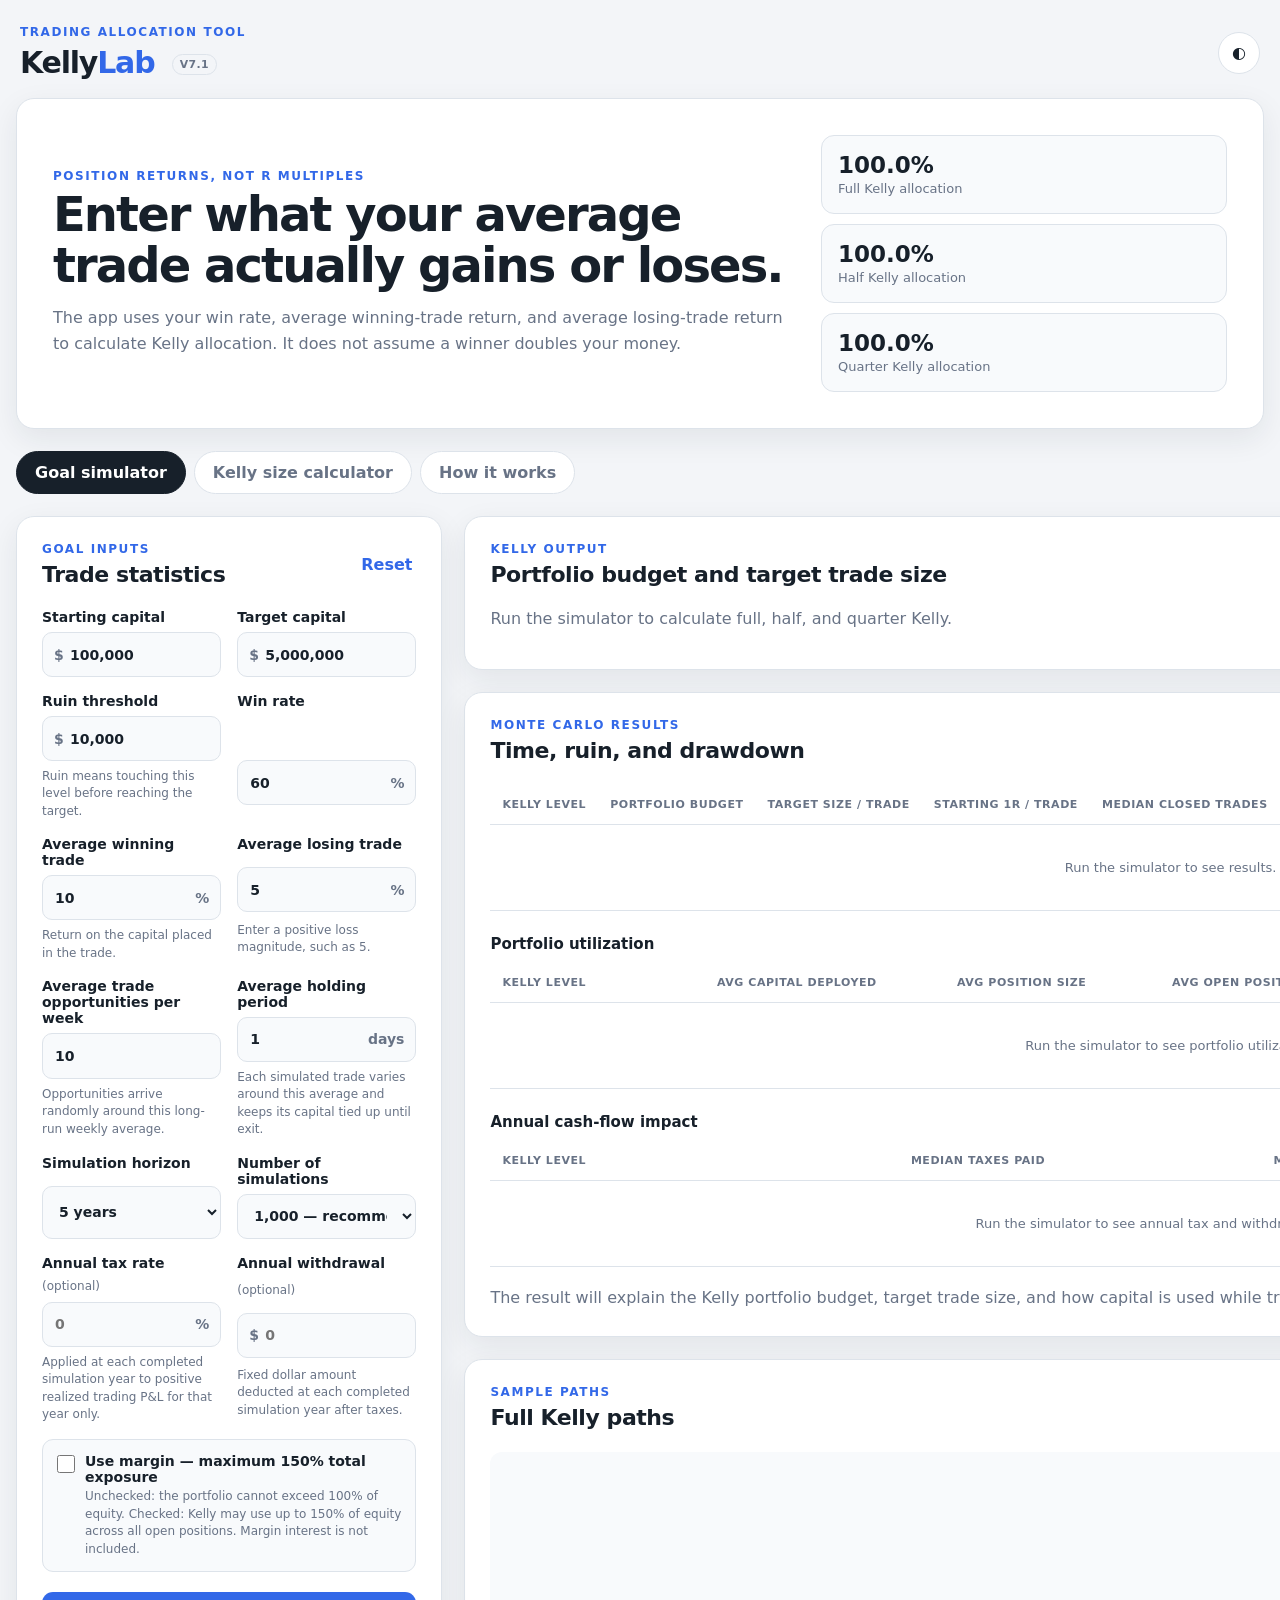
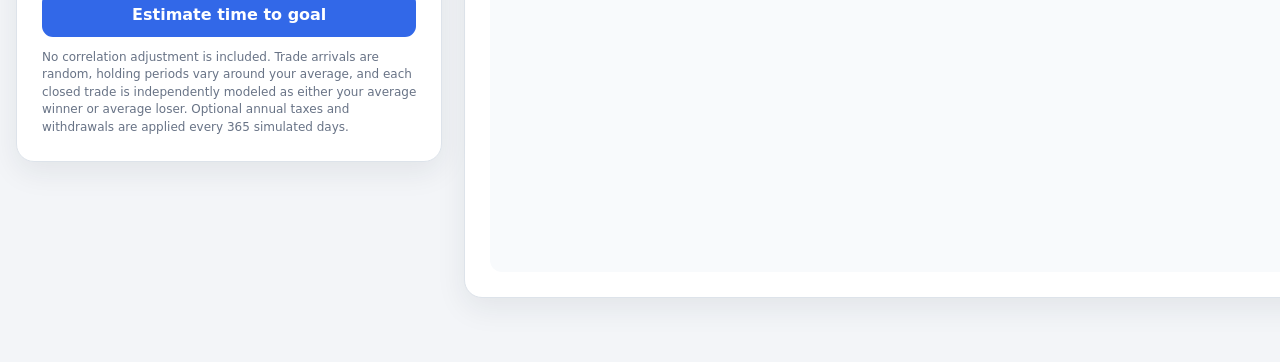
==== commit 2949b18c: "Add files via upload" ====
--- a/index.html
+++ b/index.html
@@ -3,9 +3,9 @@
 <head>
   <meta charset="utf-8" />
   <meta name="viewport" content="width=device-width, initial-scale=1" />
-  <meta name="description" content="A portfolio-level Kelly allocation calculator, trading goal simulator, and risk-of-ruin model with optional margin up to 150% exposure." />
-  <title>KellyLab V7.0</title>
-  <!-- V7.0 is self-contained: portfolio-level Kelly budgets, optional 150% margin, and capital-aware simulation. -->
+  <meta name="description" content="A portfolio-level Kelly allocation calculator and trading goal simulator with optional margin, annual tax withholding, and annual withdrawals." />
+  <title>KellyLab V7.1</title>
+  <!-- V7.1 is self-contained: portfolio-level Kelly budgets, optional 150% margin, annual tax withholding, annual withdrawals, and capital-aware simulation. -->
   <style>
 :root {
   --bg: #f3f5f8;
@@ -154,7 +154,7 @@
     <header class="topbar">
       <div>
         <p class="eyebrow">TRADING ALLOCATION TOOL</p>
-        <h1>Kelly<span>Lab</span> <small class="build-badge">V7.0</small></h1>
+        <h1>Kelly<span>Lab</span> <small class="build-badge">V7.1</small></h1>
       </div>
       <button id="themeToggle" class="icon-button" type="button" aria-label="Toggle dark mode">◐</button>
     </header>
@@ -233,6 +233,14 @@
                   <option value="2500">2,500 — more stable</option>
                 </select>
               </label>
+              <label>Annual tax rate <small>(optional)</small>
+                <div class="suffix-wrap"><input id="annualTaxRate" type="number" inputmode="decimal" step="any" min="0" max="100" placeholder="0" /><span>%</span></div>
+                <small>Applied at each completed simulation year to positive realized trading P&amp;L for that year only.</small>
+              </label>
+              <label>Annual withdrawal <small>(optional)</small>
+                <div class="money-wrap"><span>$</span><input id="annualWithdrawal" class="money-input" type="text" inputmode="decimal" data-decimals="0" placeholder="0" /></div>
+                <small>Fixed dollar amount deducted at each completed simulation year after taxes.</small>
+              </label>
             </div>
 
             <label class="checkbox-row">
@@ -242,7 +250,7 @@
 
             <div id="goalError" class="message hidden" role="alert"></div>
             <button class="primary-button" type="submit">Estimate time to goal</button>
-            <p class="fine-print">No correlation adjustment is included. Trade arrivals are random, holding periods vary around your average, and each closed trade is independently modeled as either your average winner or average loser.</p>
+            <p class="fine-print">No correlation adjustment is included. Trade arrivals are random, holding periods vary around your average, and each closed trade is independently modeled as either your average winner or average loser. Optional annual taxes and withdrawals are applied every 365 simulated days.</p>
           </form>
 
           <div class="results-stack">
@@ -289,6 +297,13 @@
                   <tbody id="utilizationBody"><tr><td colspan="6" class="empty-cell">Run the simulator to see portfolio utilization.</td></tr></tbody>
                 </table>
               </div>
+              <h4 class="subsection-title">Annual cash-flow impact</h4>
+              <div class="table-wrap">
+                <table>
+                  <thead><tr><th>Kelly level</th><th>Median taxes paid</th><th>Median withdrawals</th><th>Median ending capital</th></tr></thead>
+                  <tbody id="cashFlowBody"><tr><td colspan="4" class="empty-cell">Run the simulator to see annual tax and withdrawal impact.</td></tr></tbody>
+                </table>
+              </div>
               <p id="goalSummary" class="summary-text">The result will explain the Kelly portfolio budget, target trade size, and how capital is used while trades overlap.</p>
               <div id="cadenceNote" class="info-box hidden"></div>
             </section>
@@ -388,9 +403,10 @@
             <article><h4>Portfolio Kelly budget</h4><p>Full, half, and quarter Kelly set the maximum total capital budget across all open trades. Half Kelly can never silently drift back toward a Full-Kelly exposure.</p></article>
             <article><h4>Target trade size</h4><p>The portfolio budget is divided by the expected number of overlapping trades, estimated from opportunities per week × average holding days ÷ 7. Actual arrivals and holding periods still vary randomly.</p></article>
             <article><h4>Optional margin</h4><p>Margin off caps total exposure at 100% of equity. Margin on permits up to 150%. If the Kelly formula is below those limits, the Kelly budget remains lower. Margin interest is not included.</p></article>
+            <article><h4>Annual taxes &amp; withdrawals</h4><p>Optional tax withholding is charged every 365 simulated days on positive realized trading P&amp;L from that year. A fixed optional withdrawal is then deducted. Losing years do not generate a tax credit.</p></article>
             <article><h4>Risk of ruin</h4><p>Risk of ruin is the percentage of simulated paths that touch your chosen dollar threshold before reaching the target within the selected horizon.</p></article>
           </div>
-          <div class="warning-box"><strong>Important:</strong> Trade opportunities arrive randomly around your weekly average, holding periods vary around the entered average, and open positions tie up capital until exit. The model still assumes trade outcomes are independent and each closed trade equals the entered average win or loss. If equity falls enough that existing positions exceed the selected Kelly budget, the model proportionally trims open positions back to budget. Real results include wider outcome dispersion, slippage, gaps, margin interest, regime changes, and correlation.</div>
+          <div class="warning-box"><strong>Important:</strong> Trade opportunities arrive randomly around your weekly average, holding periods vary around the entered average, and open positions tie up capital until exit. The model still assumes trade outcomes are independent and each closed trade equals the entered average win or loss. If equity falls enough that existing positions exceed the selected Kelly budget, the model proportionally trims open positions back to budget. Real results include wider outcome dispersion, slippage, gaps, margin interest, tax-law details, regime changes, and correlation.</div>
         </section>
       </section>
     </main>
@@ -481,6 +497,28 @@
   function grossExposure(openPositions) { return openPositions.reduce((sum, position) => sum + position.bet, 0); }
   function portfolioEquity(cash, openPositions) { return cash + grossExposure(openPositions); }
 
+  // Pays an external cash obligation from idle cash first, then proportionally reduces open positions if needed.
+  function deductFromPortfolio(cash, openPositions, amount) {
+    const requested = Math.max(0, Number(amount) || 0);
+    if (!(requested > 0)) return { cash, openPositions, paid: 0 };
+    let remaining = requested;
+    const fromCash = Math.min(Math.max(0, cash), remaining);
+    cash -= fromCash;
+    remaining -= fromCash;
+    let paid = fromCash;
+    if (remaining > 0) {
+      const gross = grossExposure(openPositions);
+      const fromPositions = Math.min(gross, remaining);
+      if (fromPositions > 0 && gross > 0) {
+        const scale = Math.max(0, (gross - fromPositions) / gross);
+        openPositions.forEach((position) => { position.bet *= scale; });
+        paid += fromPositions;
+        remaining -= fromPositions;
+      }
+    }
+    return { cash: Math.max(0, cash), openPositions, paid };
+  }
+
   // Keeps already-open positions inside the selected Kelly portfolio budget after equity changes.
   function trimToBudget(cash, openPositions, allocationFraction) {
     let equity = portfolioEquity(cash, openPositions);
@@ -497,8 +535,10 @@
   }
 
   function simulateScenario(params, scenario, seedText) {
-    const { startCapital, targetCapital, ruinCapital, winRatePct, avgWinPct, avgLossPct, tradesPerWeek, holdingPeriodDays, horizonYears, simulations } = params;
+    const { startCapital, targetCapital, ruinCapital, winRatePct, avgWinPct, avgLossPct, tradesPerWeek, holdingPeriodDays, horizonYears, simulations, annualTaxRatePct = 0, annualWithdrawal = 0 } = params;
     const p = parsePercent(winRatePct), gain = parsePercent(avgWinPct), loss = parsePercent(avgLossPct);
+    const annualTaxRate = Math.max(0, Number(annualTaxRatePct) || 0) / 100;
+    const annualWithdrawalAmount = Math.max(0, Number(annualWithdrawal) || 0);
     const allocation = scenario.allocationFraction;
     const expectedConcurrentTrades = Math.max(1, tradesPerWeek * holdingPeriodDays / 7);
     const targetTradeFraction = allocation / expectedConcurrentTrades;
@@ -506,7 +546,7 @@
     const dailyArrivalRate = tradesPerWeek / 7;
     const random = mulberry32(hashString(`${seedText}|${scenario.key}`));
 
-    const targetDays = [], targetClosedTrades = [], maxDrawdowns = [], endings = [], fundedRates = [], skippedRates = [], deployedFractions = [], positionSizeFractions = [], averageOpenPositions = [];
+    const targetDays = [], targetClosedTrades = [], maxDrawdowns = [], endings = [], fundedRates = [], skippedRates = [], deployedFractions = [], positionSizeFractions = [], averageOpenPositions = [], taxesPaid = [], withdrawalsPaid = [];
     const samplePaths = [];
     let targetCount = 0, ruinCount = 0, unresolvedCount = 0, drawdown50Count = 0, drawdown75Count = 0;
     let totalOpportunities = 0, totalFunded = 0, totalPartial = 0, totalSkipped = 0;
@@ -516,23 +556,32 @@
       let cash = startCapital, openPositions = [], equity = startCapital, peak = startCapital, maxDrawdown = 0;
       let outcome = 'unresolved', endingDay = maxDays, opportunities = 0, funded = 0, partial = 0, skipped = 0, closedTrades = 0;
       let exposureSum = 0, openCountSum = 0, observedDays = 0, positionFractionSum = 0, positionEntries = 0;
+      let yearlyRealizedPnl = 0, totalTaxPaid = 0, totalWithdrawalPaid = 0;
       const capture = sim < desiredSamples;
       const points = capture ? [{ day: 0, equity }] : null;
-
-      if (allocation <= 0) {
-        unresolvedCount += 1; maxDrawdowns.push(0); endings.push(equity); fundedRates.push(0); skippedRates.push(1); deployedFractions.push(0); positionSizeFractions.push(0); averageOpenPositions.push(0);
-        if (capture) samplePaths.push(points);
-        continue;
-      }
 
       for (let day = 1; day <= maxDays; day += 1) {
         if (openPositions.length) {
           const remaining = [];
           for (const position of openPositions) {
-            if (position.exitDay <= day) { const pnl = position.bet * (position.won ? gain : -loss); cash += position.bet + pnl; closedTrades += 1; }
-            else remaining.push(position);
+            if (position.exitDay <= day) {
+              const pnl = position.bet * (position.won ? gain : -loss);
+              cash += position.bet + pnl;
+              yearlyRealizedPnl += pnl;
+              closedTrades += 1;
+            } else remaining.push(position);
           }
           openPositions = remaining;
+        }
+
+        // Every 365 simulated days, pay tax on positive realized P&L for that year, then take the optional fixed withdrawal.
+        if (day % 365 === 0) {
+          const taxDue = Math.max(0, yearlyRealizedPnl) * annualTaxRate;
+          let payment = deductFromPortfolio(cash, openPositions, taxDue);
+          cash = payment.cash; openPositions = payment.openPositions; totalTaxPaid += payment.paid;
+          payment = deductFromPortfolio(cash, openPositions, annualWithdrawalAmount);
+          cash = payment.cash; openPositions = payment.openPositions; totalWithdrawalPaid += payment.paid;
+          yearlyRealizedPnl = 0;
         }
 
         let trimmed = trimToBudget(cash, openPositions, allocation);
@@ -575,7 +624,7 @@
       if (outcome === 'unresolved') unresolvedCount += 1;
       if (maxDrawdown >= 0.5) drawdown50Count += 1;
       if (maxDrawdown >= 0.75) drawdown75Count += 1;
-      maxDrawdowns.push(maxDrawdown); endings.push(equity);
+      maxDrawdowns.push(maxDrawdown); endings.push(equity); taxesPaid.push(totalTaxPaid); withdrawalsPaid.push(totalWithdrawalPaid);
       const participated = funded + partial;
       fundedRates.push(opportunities > 0 ? participated / opportunities : 0);
       skippedRates.push(opportunities > 0 ? skipped / opportunities : 0);
@@ -588,7 +637,7 @@
     }
 
     const targetDayStats = summarizeCensoredTarget(targetDays, simulations), targetTradeStats = summarizeCensoredTarget(targetClosedTrades, simulations);
-    const drawdownStats = summarize(maxDrawdowns), endingStats = summarize(endings), fundedRateStats = summarize(fundedRates), skippedRateStats = summarize(skippedRates), deployedStats = summarize(deployedFractions), positionSizeStats = summarize(positionSizeFractions), openPositionStats = summarize(averageOpenPositions);
+    const drawdownStats = summarize(maxDrawdowns), endingStats = summarize(endings), fundedRateStats = summarize(fundedRates), skippedRateStats = summarize(skippedRates), deployedStats = summarize(deployedFractions), positionSizeStats = summarize(positionSizeFractions), openPositionStats = summarize(averageOpenPositions), taxStats = summarize(taxesPaid), withdrawalStats = summarize(withdrawalsPaid);
     const targetWithinOneYear = targetDays.filter((day) => day <= 365.25).length;
 
     return {
@@ -605,6 +654,7 @@
       drawdown50Probability: drawdown50Count / simulations, drawdown75Probability: drawdown75Count / simulations, oneYearProbability: targetWithinOneYear / simulations,
       targetDays: targetDayStats, targetTrades: targetTradeStats, maxDrawdown: drawdownStats, endingCapital: endingStats,
       fundedRate: fundedRateStats, skippedRate: skippedRateStats, deployedFraction: deployedStats, averagePositionSizeFraction: positionSizeStats, averageOpenPositions: openPositionStats,
+      taxesPaid: taxStats, withdrawalsPaid: withdrawalStats,
       overallFundedRate: totalOpportunities > 0 ? (totalFunded + totalPartial) / totalOpportunities : 0,
       overallSkippedRate: totalOpportunities > 0 ? totalSkipped / totalOpportunities : 0,
       totalOpportunities, totalFunded, totalPartial, totalSkipped, samplePaths,
@@ -614,7 +664,13 @@
   function runSimulation(params) {
     const maxExposureFraction = params.allowMargin ? 1.5 : 1;
     const scenarios = createScenarioSet(params.winRatePct, params.avgWinPct, params.avgLossPct, maxExposureFraction);
-    const seedText = JSON.stringify(params);
+    const seedParams = { ...params };
+    // Preserve V7 random paths exactly when the new optional annual cash-flow fields are unused.
+    if (!(seedParams.annualTaxRatePct > 0) && !(seedParams.annualWithdrawal > 0)) {
+      delete seedParams.annualTaxRatePct;
+      delete seedParams.annualWithdrawal;
+    }
+    const seedText = JSON.stringify(seedParams);
     return scenarios.map((scenario) => simulateScenario(params, scenario, seedText));
   }
 
@@ -647,7 +703,7 @@
     goal: {
       startCapital: '100,000', targetCapital: '5,000,000', ruinCapital: '10,000',
       goalWinRate: '60', goalAvgWin: '10', goalAvgLoss: '5', tradesPerWeek: '10', holdingPeriodDays: '1',
-      horizonYears: '5', simulationCount: '1000', allowMarginGoal: false,
+      horizonYears: '5', simulationCount: '1000', annualTaxRate: '', annualWithdrawal: '', allowMarginGoal: false,
     },
     size: {
       accountEquity: '100,000', sizeWinRate: '60', sizeAvgWin: '10', sizeAvgLoss: '5',
@@ -779,6 +835,8 @@
       holdingPeriodDays: Number($('holdingPeriodDays').value),
       horizonYears: Number($('horizonYears').value),
       simulations: Number($('simulationCount').value),
+      annualTaxRatePct: $('annualTaxRate').value.trim() === '' ? 0 : Number($('annualTaxRate').value),
+      annualWithdrawal: $('annualWithdrawal').value.trim() === '' ? 0 : parseMoney($('annualWithdrawal').value),
       allowMargin: $('allowMarginGoal').checked,
     };
   }
@@ -791,6 +849,8 @@
     if (statsError) return statsError;
     if (!(params.tradesPerWeek > 0)) return 'Average trades per week must be greater than 0.';
     if (!(params.holdingPeriodDays > 0)) return 'Average holding period must be greater than 0 days.';
+    if (!(params.annualTaxRatePct >= 0 && params.annualTaxRatePct <= 100)) return 'Annual tax rate must be between 0% and 100%.';
+    if (!(params.annualWithdrawal >= 0)) return 'Annual withdrawal must be $0 or greater.';
     return '';
   }
 
@@ -840,13 +900,23 @@
         <td>${percent(result.fundedRate.median, 1)}</td>
         <td>${percent(result.skippedRate.median, 1)}</td>
       </tr>`).join('');
+    $('cashFlowBody').innerHTML = results.map((result) => `
+      <tr>
+        <td><strong>${result.label}</strong></td>
+        <td>${currency(result.taxesPaid.median)}</td>
+        <td>${currency(result.withdrawalsPaid.median)}</td>
+        <td>${currency(result.endingCapital.median)}</td>
+      </tr>`).join('');
   }
 
   function renderGoalSummary(results, params) {
     const full = results.find((result) => result.key === 'full');
     const modeText = params.allowMargin ? 'Margin is enabled with a 150% total-exposure ceiling.' : 'Margin is off, so total exposure is capped at 100% of equity.';
-    $('goalSummary').textContent = `${modeText} ${full.label} uses a ${percent(full.allocationFraction, 1)} total portfolio budget, divided into a target starting trade size of ${currency(full.startingBet)} based on roughly ${full.expectedConcurrentTrades.toFixed(1)} expected overlapping trades. The simulator never lets the total open-position budget drift above the selected Kelly level.`;
-    $('cadenceNote').innerHTML = `<strong>Inputs actually simulated:</strong> ${params.tradesPerWeek.toLocaleString('en-US', { maximumFractionDigits: 2 })} opportunities/week · ${params.holdingPeriodDays.toLocaleString('en-US', { maximumFractionDigits: 2 })}-day average hold · ${params.horizonYears.toLocaleString('en-US')} year horizon · ${params.simulations.toLocaleString('en-US')} paths · ${params.allowMargin ? 'margin up to 150%' : 'no margin'}.<br><strong>Portfolio-level sizing:</strong> Kelly sets the maximum total budget across all open positions. Target position size equals that budget divided by the expected overlap from trade frequency and holding period. Arrivals and actual holding periods still vary randomly.`;
+    const cashFlowText = (params.annualTaxRatePct > 0 || params.annualWithdrawal > 0)
+      ? ` Annual cash flows are enabled: ${params.annualTaxRatePct.toFixed(1)}% tax on positive realized yearly trading P&L and ${currency(params.annualWithdrawal)} withdrawn after each completed simulation year.`
+      : ' Annual taxes and withdrawals are off.';
+    $('goalSummary').textContent = `${modeText}${cashFlowText} ${full.label} uses a ${percent(full.allocationFraction, 1)} total portfolio budget, divided into a target starting trade size of ${currency(full.startingBet)} based on roughly ${full.expectedConcurrentTrades.toFixed(1)} expected overlapping trades. The simulator never lets the total open-position budget drift above the selected Kelly level.`;
+    $('cadenceNote').innerHTML = `<strong>Inputs actually simulated:</strong> ${params.tradesPerWeek.toLocaleString('en-US', { maximumFractionDigits: 2 })} opportunities/week · ${params.holdingPeriodDays.toLocaleString('en-US', { maximumFractionDigits: 2 })}-day average hold · ${params.horizonYears.toLocaleString('en-US')} year horizon · ${params.simulations.toLocaleString('en-US')} paths · ${params.allowMargin ? 'margin up to 150%' : 'no margin'} · annual tax ${params.annualTaxRatePct.toFixed(1)}% · annual withdrawal ${currency(params.annualWithdrawal)}.<br><strong>Portfolio-level sizing:</strong> Kelly sets the maximum total budget across all open positions. Target position size equals that budget divided by the expected overlap from trade frequency and holding period. Arrivals and actual holding periods still vary randomly.<br><strong>Year-end cash flow:</strong> Every 365 simulated days, tax is charged on positive realized trading P&L for that year, then the fixed withdrawal is deducted. If idle cash is insufficient, open positions are reduced proportionally to fund the payment.`;
     $('cadenceNote').classList.remove('hidden');
   }
 
@@ -961,7 +1031,7 @@
 
   $('downloadCsv').addEventListener('click', () => {
     if (!latestSimulation) return;
-    const rows = [['Kelly level', 'Portfolio budget', 'Target size per trade', 'Starting 1R per trade', 'Median closed trades', 'Median calendar days', 'Median calendar years', 'Average holding period days', 'Median capital deployed', 'Median position size', 'Median open positions', 'Median funded opportunity rate', 'Median skipped opportunity rate', 'Target probability', 'Risk of ruin', 'Median max drawdown', 'Margin enabled']];
+    const rows = [['Kelly level', 'Portfolio budget', 'Target size per trade', 'Starting 1R per trade', 'Median closed trades', 'Median calendar days', 'Median calendar years', 'Average holding period days', 'Median capital deployed', 'Median position size', 'Median open positions', 'Median funded opportunity rate', 'Median skipped opportunity rate', 'Median taxes paid', 'Median withdrawals paid', 'Annual tax rate', 'Annual withdrawal', 'Target probability', 'Risk of ruin', 'Median max drawdown', 'Margin enabled']];
     latestSimulation.results.forEach((result) => rows.push([
       result.label, result.allocationFraction, result.startingBet, result.startingR,
       result.targetTrades.median ?? '', result.targetDays.median ?? '', result.targetDays.median ? result.targetDays.median / 365.25 : '',
@@ -1041,6 +1111,7 @@
     $('goalKellyCards').innerHTML = '<p>Run the simulator to calculate full, half, and quarter Kelly.</p>';
     $('goalResultsBody').innerHTML = '<tr><td colspan="9" class="empty-cell">Run the simulator to see results.</td></tr>';
     $('utilizationBody').innerHTML = '<tr><td colspan="6" class="empty-cell">Run the simulator to see portfolio utilization.</td></tr>';
+    $('cashFlowBody').innerHTML = '<tr><td colspan="4" class="empty-cell">Run the simulator to see annual tax and withdrawal impact.</td></tr>';
     $('goalSummary').textContent = 'The result will explain the Kelly portfolio budget, target trade size, and how capital is used while trades overlap.';
     $('cadenceNote').classList.add('hidden');
     $('cadenceNote').innerHTML = '';
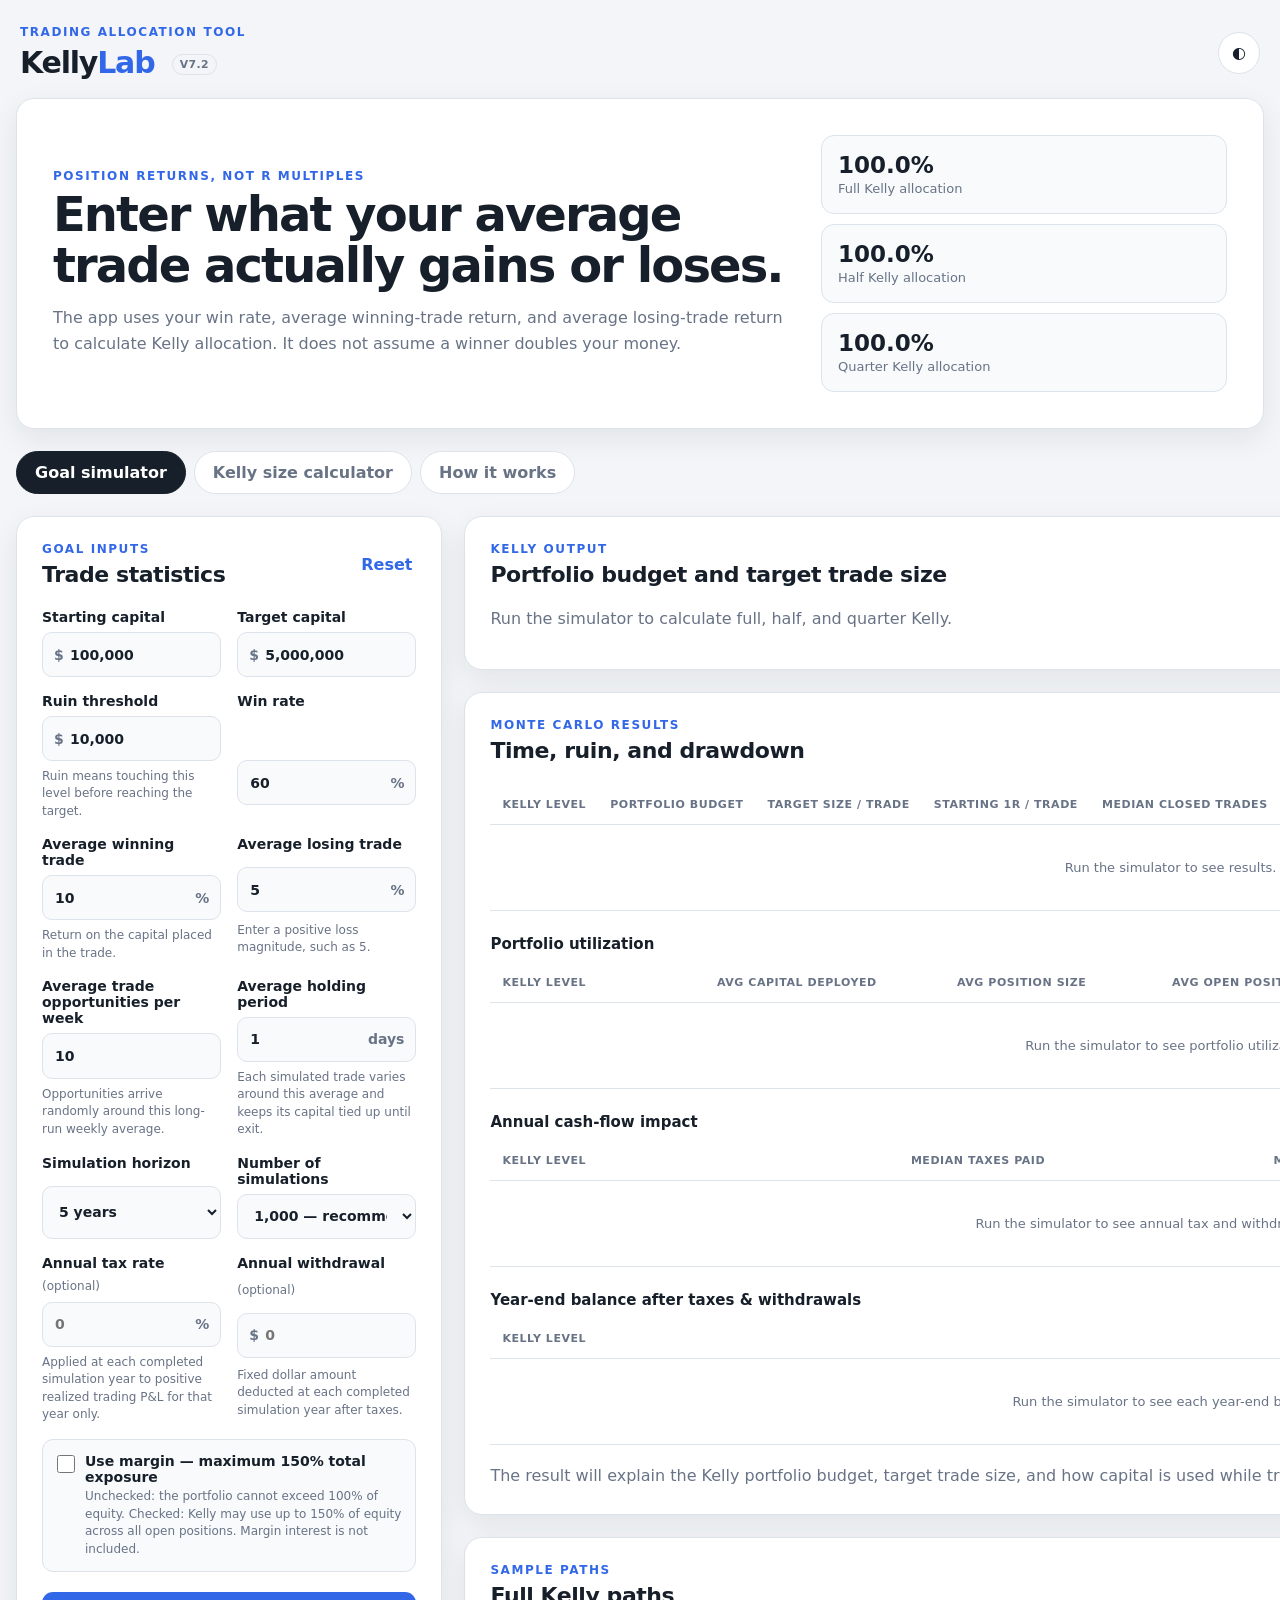
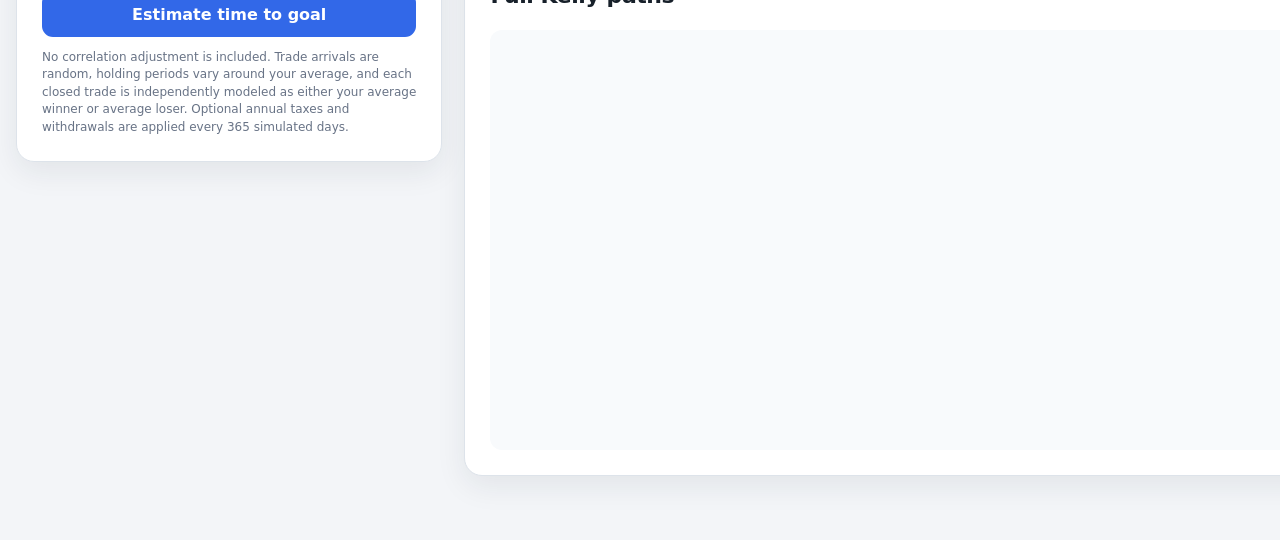
==== commit 2a720019: "Add files via upload" ====
--- a/index.html
+++ b/index.html
@@ -4,8 +4,8 @@
   <meta charset="utf-8" />
   <meta name="viewport" content="width=device-width, initial-scale=1" />
   <meta name="description" content="A portfolio-level Kelly allocation calculator and trading goal simulator with optional margin, annual tax withholding, and annual withdrawals." />
-  <title>KellyLab V7.1</title>
-  <!-- V7.1 is self-contained: portfolio-level Kelly budgets, optional 150% margin, annual tax withholding, annual withdrawals, and capital-aware simulation. -->
+  <title>KellyLab V7.2</title>
+  <!-- V7.2 is self-contained: portfolio-level Kelly budgets, optional 150% margin, annual tax withholding, annual withdrawals, year-end balance reporting, and capital-aware simulation. -->
   <style>
 :root {
   --bg: #f3f5f8;
@@ -154,7 +154,7 @@
     <header class="topbar">
       <div>
         <p class="eyebrow">TRADING ALLOCATION TOOL</p>
-        <h1>Kelly<span>Lab</span> <small class="build-badge">V7.1</small></h1>
+        <h1>Kelly<span>Lab</span> <small class="build-badge">V7.2</small></h1>
       </div>
       <button id="themeToggle" class="icon-button" type="button" aria-label="Toggle dark mode">◐</button>
     </header>
@@ -304,6 +304,13 @@
                   <tbody id="cashFlowBody"><tr><td colspan="4" class="empty-cell">Run the simulator to see annual tax and withdrawal impact.</td></tr></tbody>
                 </table>
               </div>
+              <h4 class="subsection-title">Year-end balance after taxes &amp; withdrawals</h4>
+              <div class="table-wrap">
+                <table>
+                  <thead id="yearEndBalanceHead"><tr><th>Kelly level</th><th>Year 1</th></tr></thead>
+                  <tbody id="yearEndBalanceBody"><tr><td colspan="2" class="empty-cell">Run the simulator to see each year-end balance.</td></tr></tbody>
+                </table>
+              </div>
               <p id="goalSummary" class="summary-text">The result will explain the Kelly portfolio budget, target trade size, and how capital is used while trades overlap.</p>
               <div id="cadenceNote" class="info-box hidden"></div>
             </section>
@@ -547,6 +554,8 @@
     const random = mulberry32(hashString(`${seedText}|${scenario.key}`));
 
     const targetDays = [], targetClosedTrades = [], maxDrawdowns = [], endings = [], fundedRates = [], skippedRates = [], deployedFractions = [], positionSizeFractions = [], averageOpenPositions = [], taxesPaid = [], withdrawalsPaid = [];
+    const completedYears = Math.floor(maxDays / 365);
+    const yearEndBalanceBuckets = Array.from({ length: completedYears }, () => []);
     const samplePaths = [];
     let targetCount = 0, ruinCount = 0, unresolvedCount = 0, drawdown50Count = 0, drawdown75Count = 0;
     let totalOpportunities = 0, totalFunded = 0, totalPartial = 0, totalSkipped = 0;
@@ -557,6 +566,13 @@
       let outcome = 'unresolved', endingDay = maxDays, opportunities = 0, funded = 0, partial = 0, skipped = 0, closedTrades = 0;
       let exposureSum = 0, openCountSum = 0, observedDays = 0, positionFractionSum = 0, positionEntries = 0;
       let yearlyRealizedPnl = 0, totalTaxPaid = 0, totalWithdrawalPaid = 0;
+      let resolvedStats = null;
+      // Once a path first reaches the target, V7.2 uses a separate RNG only for the
+      // post-target year-end continuation. This preserves the original V7.1 random
+      // sequence—and therefore the original goal/risk results—for every later path.
+      const annualRandom = mulberry32(hashString(`${seedText}|${scenario.key}|annual-continuation|${sim}`));
+      const pathRandom = () => outcome === 'target' ? annualRandom() : random();
+      const annualBalances = new Array(completedYears).fill(null);
       const capture = sim < desiredSamples;
       const points = capture ? [{ day: 0, equity }] : null;
 
@@ -591,10 +607,32 @@
         const drawdown = peak > 0 ? 1 - equity / peak : 1;
         if (drawdown > maxDrawdown) maxDrawdown = drawdown;
 
-        if (equity >= targetCapital) { outcome = 'target'; endingDay = day; targetCount += 1; targetDays.push(day); targetClosedTrades.push(closedTrades); if (capture) points.push({ day, equity }); break; }
-        if (equity <= ruinCapital) { outcome = 'ruin'; endingDay = day; ruinCount += 1; if (capture) points.push({ day, equity }); break; }
-
-        const arrivals = poisson(dailyArrivalRate, random);
+        if (day % 365 === 0) {
+          const yearIndex = Math.floor(day / 365) - 1;
+          if (yearIndex >= 0 && yearIndex < annualBalances.length) annualBalances[yearIndex] = equity;
+        }
+
+        if (outcome === 'unresolved' && equity >= targetCapital) {
+          outcome = 'target';
+          endingDay = day;
+          targetCount += 1;
+          targetDays.push(day);
+          targetClosedTrades.push(closedTrades);
+          resolvedStats = { equity, maxDrawdown, opportunities, funded, partial, skipped, exposureSum, openCountSum, observedDays, positionFractionSum, positionEntries, totalTaxPaid, totalWithdrawalPaid };
+          if (capture) points.push({ day, equity });
+          // Continue the economic path only to populate later year-end balances.
+          // Core goal, risk, utilization, tax, and withdrawal statistics remain frozen at the first target hit.
+        }
+        if (outcome === 'unresolved' && equity <= ruinCapital) {
+          outcome = 'ruin';
+          endingDay = day;
+          ruinCount += 1;
+          resolvedStats = { equity, maxDrawdown, opportunities, funded, partial, skipped, exposureSum, openCountSum, observedDays, positionFractionSum, positionEntries, totalTaxPaid, totalWithdrawalPaid };
+          if (capture) points.push({ day, equity });
+          break;
+        }
+
+        const arrivals = poisson(dailyArrivalRate, pathRandom);
         for (let a = 0; a < arrivals; a += 1) {
           opportunities += 1;
           equity = portfolioEquity(cash, openPositions);
@@ -607,8 +645,8 @@
           if (!(actualBet > Math.max(1e-9, equity * 1e-12))) { skipped += 1; continue; }
           if (actualBet + 1e-9 < targetBet) partial += 1; else funded += 1;
           cash -= actualBet;
-          const holdDays = sampleHoldingDays(holdingPeriodDays, random);
-          openPositions.push({ bet: actualBet, won: random() < p, exitDay: day + holdDays });
+          const holdDays = sampleHoldingDays(holdingPeriodDays, pathRandom);
+          openPositions.push({ bet: actualBet, won: pathRandom() < p, exitDay: day + holdDays });
           positionFractionSum += equity > 0 ? actualBet / equity : 0;
           positionEntries += 1;
         }
@@ -618,26 +656,35 @@
         observedDays += 1;
         exposureSum += equity > 0 ? gross / equity : 0;
         openCountSum += openPositions.length;
-        if (capture && (day % sampleEveryDays === 0 || day === maxDays)) points.push({ day, equity });
+        if (capture && outcome === 'unresolved' && (day % sampleEveryDays === 0 || day === maxDays)) points.push({ day, equity });
       }
 
+      // Ruined paths are treated as absorbing for the year-end balance table.
+      // Target paths continue through the horizon so later year-end balances remain meaningful.
+      for (let y = 0; y < annualBalances.length; y += 1) {
+        if (!Number.isFinite(annualBalances[y])) annualBalances[y] = equity;
+        yearEndBalanceBuckets[y].push(annualBalances[y]);
+      }
+
       if (outcome === 'unresolved') unresolvedCount += 1;
-      if (maxDrawdown >= 0.5) drawdown50Count += 1;
-      if (maxDrawdown >= 0.75) drawdown75Count += 1;
-      maxDrawdowns.push(maxDrawdown); endings.push(equity); taxesPaid.push(totalTaxPaid); withdrawalsPaid.push(totalWithdrawalPaid);
-      const participated = funded + partial;
-      fundedRates.push(opportunities > 0 ? participated / opportunities : 0);
-      skippedRates.push(opportunities > 0 ? skipped / opportunities : 0);
-      deployedFractions.push(observedDays > 0 ? exposureSum / observedDays : 0);
-      positionSizeFractions.push(positionEntries > 0 ? positionFractionSum / positionEntries : 0);
-      averageOpenPositions.push(observedDays > 0 ? openCountSum / observedDays : 0);
-      totalOpportunities += opportunities; totalFunded += funded; totalPartial += partial; totalSkipped += skipped;
-
-      if (capture) { const last = points[points.length - 1]; if (!last || last.day !== endingDay) points.push({ day: endingDay, equity }); samplePaths.push(points); }
+      const stats = resolvedStats || { equity, maxDrawdown, opportunities, funded, partial, skipped, exposureSum, openCountSum, observedDays, positionFractionSum, positionEntries, totalTaxPaid, totalWithdrawalPaid };
+      if (stats.maxDrawdown >= 0.5) drawdown50Count += 1;
+      if (stats.maxDrawdown >= 0.75) drawdown75Count += 1;
+      maxDrawdowns.push(stats.maxDrawdown); endings.push(stats.equity); taxesPaid.push(stats.totalTaxPaid); withdrawalsPaid.push(stats.totalWithdrawalPaid);
+      const participated = stats.funded + stats.partial;
+      fundedRates.push(stats.opportunities > 0 ? participated / stats.opportunities : 0);
+      skippedRates.push(stats.opportunities > 0 ? stats.skipped / stats.opportunities : 0);
+      deployedFractions.push(stats.observedDays > 0 ? stats.exposureSum / stats.observedDays : 0);
+      positionSizeFractions.push(stats.positionEntries > 0 ? stats.positionFractionSum / stats.positionEntries : 0);
+      averageOpenPositions.push(stats.observedDays > 0 ? stats.openCountSum / stats.observedDays : 0);
+      totalOpportunities += stats.opportunities; totalFunded += stats.funded; totalPartial += stats.partial; totalSkipped += stats.skipped;
+
+      if (capture) { const last = points[points.length - 1]; if (!last || last.day !== endingDay) points.push({ day: endingDay, equity: stats.equity }); samplePaths.push(points); }
     }
 
     const targetDayStats = summarizeCensoredTarget(targetDays, simulations), targetTradeStats = summarizeCensoredTarget(targetClosedTrades, simulations);
     const drawdownStats = summarize(maxDrawdowns), endingStats = summarize(endings), fundedRateStats = summarize(fundedRates), skippedRateStats = summarize(skippedRates), deployedStats = summarize(deployedFractions), positionSizeStats = summarize(positionSizeFractions), openPositionStats = summarize(averageOpenPositions), taxStats = summarize(taxesPaid), withdrawalStats = summarize(withdrawalsPaid);
+    const yearEndBalances = yearEndBalanceBuckets.map((values, index) => ({ year: index + 1, ...summarize(values) }));
     const targetWithinOneYear = targetDays.filter((day) => day <= 365.25).length;
 
     return {
@@ -654,7 +701,7 @@
       drawdown50Probability: drawdown50Count / simulations, drawdown75Probability: drawdown75Count / simulations, oneYearProbability: targetWithinOneYear / simulations,
       targetDays: targetDayStats, targetTrades: targetTradeStats, maxDrawdown: drawdownStats, endingCapital: endingStats,
       fundedRate: fundedRateStats, skippedRate: skippedRateStats, deployedFraction: deployedStats, averagePositionSizeFraction: positionSizeStats, averageOpenPositions: openPositionStats,
-      taxesPaid: taxStats, withdrawalsPaid: withdrawalStats,
+      taxesPaid: taxStats, withdrawalsPaid: withdrawalStats, yearEndBalances,
       overallFundedRate: totalOpportunities > 0 ? (totalFunded + totalPartial) / totalOpportunities : 0,
       overallSkippedRate: totalOpportunities > 0 ? totalSkipped / totalOpportunities : 0,
       totalOpportunities, totalFunded, totalPartial, totalSkipped, samplePaths,
@@ -907,6 +954,14 @@
         <td>${currency(result.withdrawalsPaid.median)}</td>
         <td>${currency(result.endingCapital.median)}</td>
       </tr>`).join('');
+
+    const maxYears = Math.max(0, ...results.map((result) => result.yearEndBalances?.length || 0));
+    $('yearEndBalanceHead').innerHTML = `<tr><th>Kelly level</th>${Array.from({ length: maxYears }, (_, i) => `<th>Year ${i + 1}</th>`).join('')}</tr>`;
+    $('yearEndBalanceBody').innerHTML = results.map((result) => `
+      <tr>
+        <td><strong>${result.label}</strong></td>
+        ${Array.from({ length: maxYears }, (_, i) => `<td>${currency(result.yearEndBalances?.[i]?.median)}</td>`).join('')}
+      </tr>`).join('');
   }
 
   function renderGoalSummary(results, params) {
@@ -1112,6 +1167,8 @@
     $('goalResultsBody').innerHTML = '<tr><td colspan="9" class="empty-cell">Run the simulator to see results.</td></tr>';
     $('utilizationBody').innerHTML = '<tr><td colspan="6" class="empty-cell">Run the simulator to see portfolio utilization.</td></tr>';
     $('cashFlowBody').innerHTML = '<tr><td colspan="4" class="empty-cell">Run the simulator to see annual tax and withdrawal impact.</td></tr>';
+    $('yearEndBalanceHead').innerHTML = '<tr><th>Kelly level</th><th>Year 1</th></tr>';
+    $('yearEndBalanceBody').innerHTML = '<tr><td colspan="2" class="empty-cell">Run the simulator to see each year-end balance.</td></tr>';
     $('goalSummary').textContent = 'The result will explain the Kelly portfolio budget, target trade size, and how capital is used while trades overlap.';
     $('cadenceNote').classList.add('hidden');
     $('cadenceNote').innerHTML = '';
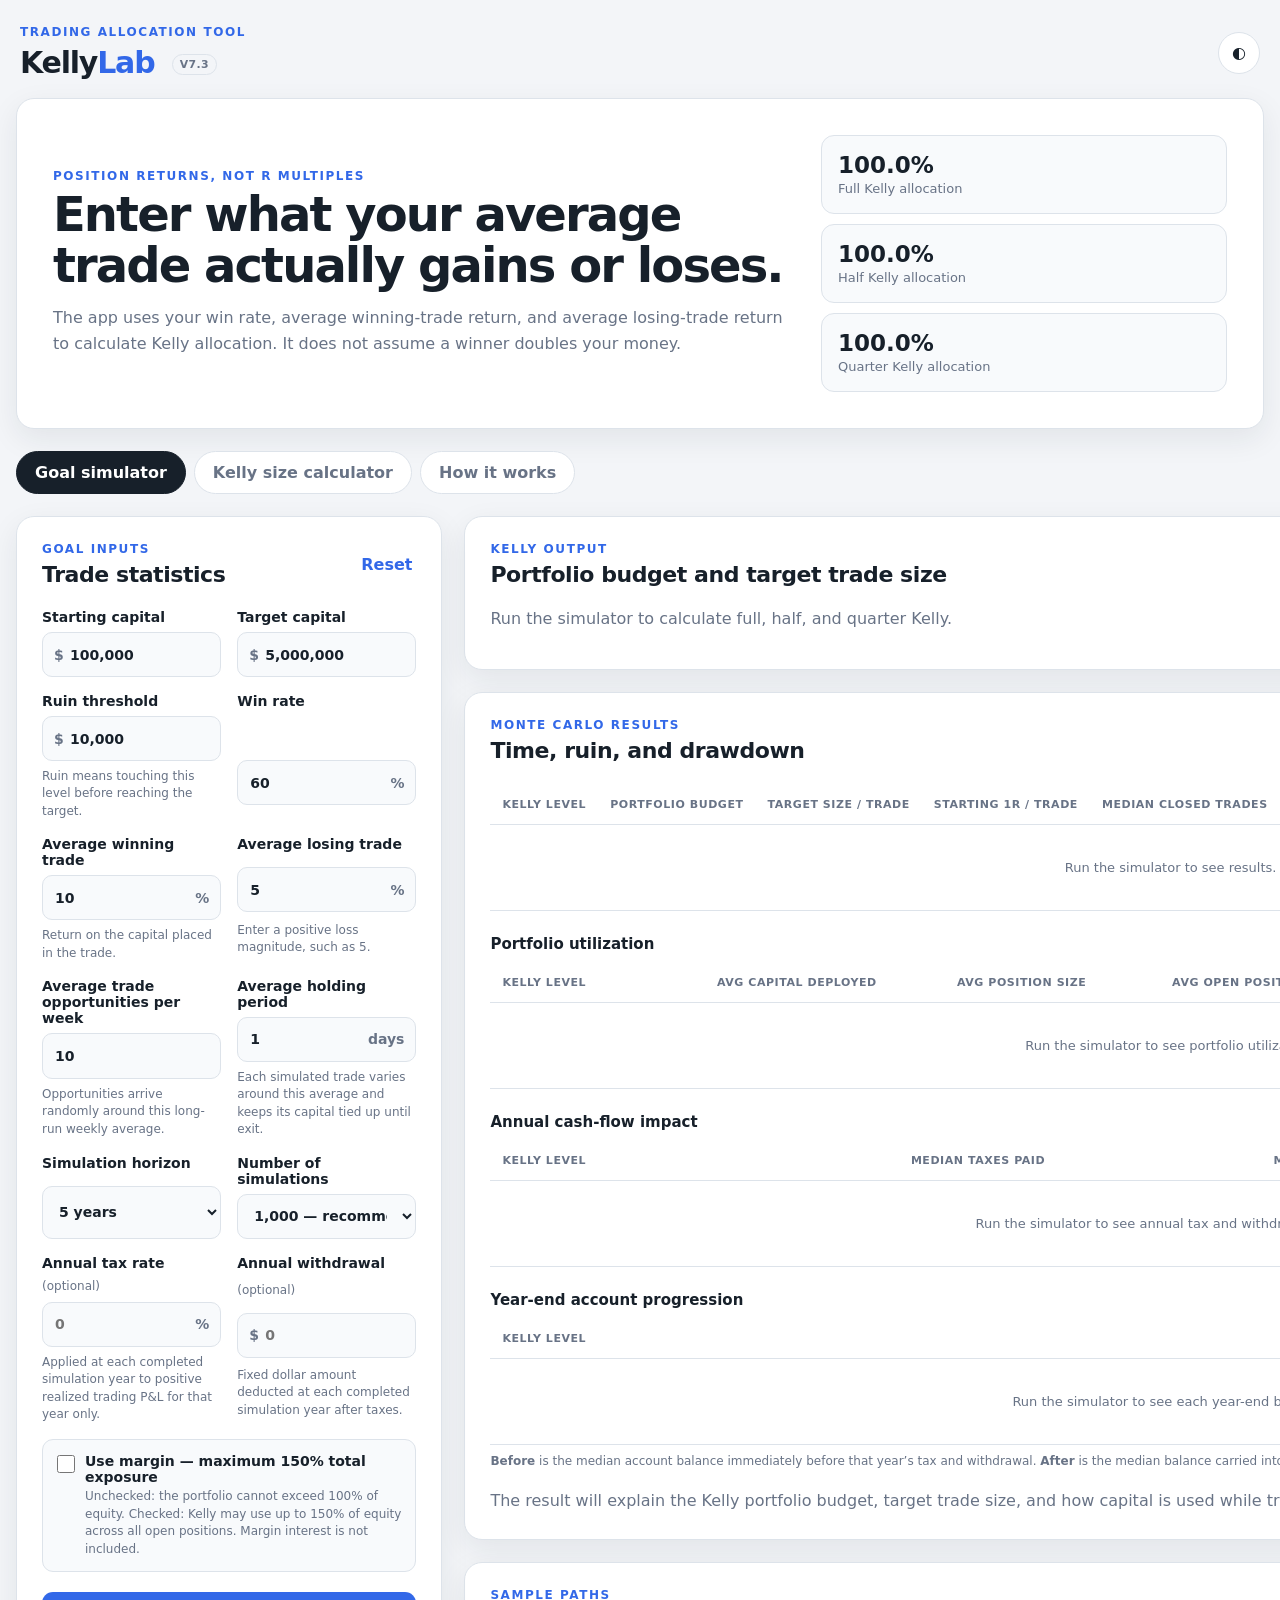
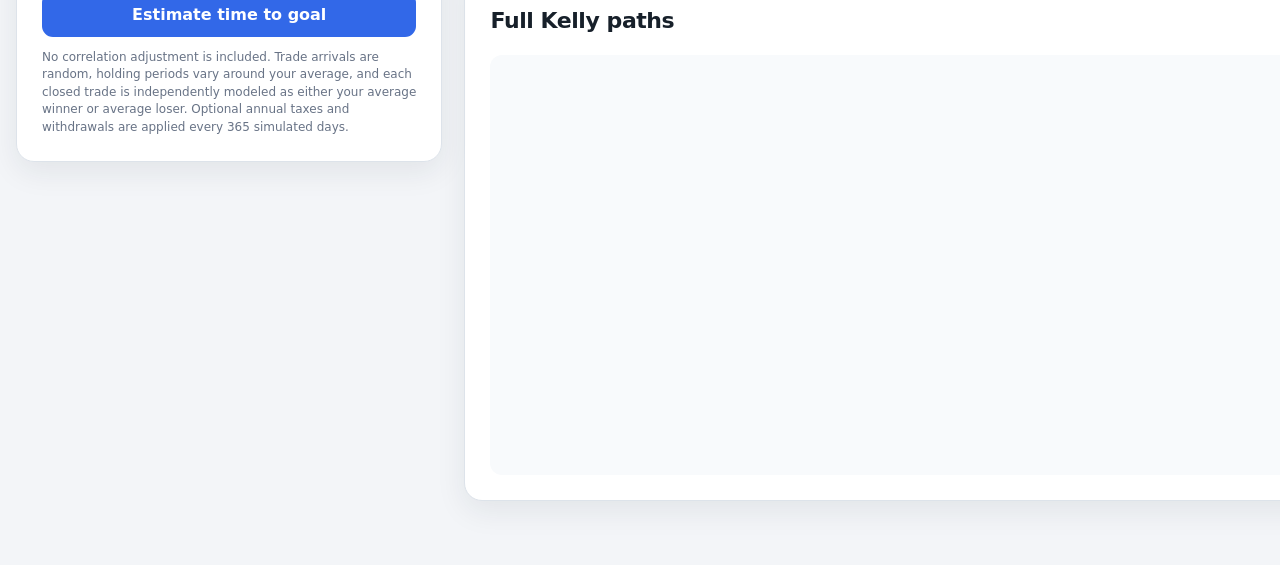
==== commit c8d105ca: "Add files via upload" ====
--- a/index.html
+++ b/index.html
@@ -4,8 +4,8 @@
   <meta charset="utf-8" />
   <meta name="viewport" content="width=device-width, initial-scale=1" />
   <meta name="description" content="A portfolio-level Kelly allocation calculator and trading goal simulator with optional margin, annual tax withholding, and annual withdrawals." />
-  <title>KellyLab V7.2</title>
-  <!-- V7.2 is self-contained: portfolio-level Kelly budgets, optional 150% margin, annual tax withholding, annual withdrawals, year-end balance reporting, and capital-aware simulation. -->
+  <title>KellyLab V7.3</title>
+  <!-- V7.3 is self-contained: portfolio-level Kelly budgets, optional 150% margin, annual tax withholding, annual withdrawals, year-end balance reporting, and capital-aware simulation. -->
   <style>
 :root {
   --bg: #f3f5f8;
@@ -82,6 +82,9 @@
 .checkbox-row strong { font-size: 14px; }
 .checkbox-row small { color: var(--muted); font-weight: 500; line-height: 1.45; }
 .subsection-title { margin: 24px 0 10px; font-size: 15px; }
+.year-end-table td[rowspan] { vertical-align: middle; }
+.year-end-table .after-cashflow-row td { font-weight: 800; }
+.year-end-note { margin: 8px 0 0; color: var(--muted); font-size: 12px; line-height: 1.45; }
 .money-wrap, .suffix-wrap { position: relative; display: flex; align-items: center; }
 .money-wrap > span { position: absolute; left: 12px; color: var(--muted); z-index: 1; }
 .money-wrap input { padding-left: 27px; }
@@ -154,7 +157,7 @@
     <header class="topbar">
       <div>
         <p class="eyebrow">TRADING ALLOCATION TOOL</p>
-        <h1>Kelly<span>Lab</span> <small class="build-badge">V7.2</small></h1>
+        <h1>Kelly<span>Lab</span> <small class="build-badge">V7.3</small></h1>
       </div>
       <button id="themeToggle" class="icon-button" type="button" aria-label="Toggle dark mode">◐</button>
     </header>
@@ -304,13 +307,14 @@
                   <tbody id="cashFlowBody"><tr><td colspan="4" class="empty-cell">Run the simulator to see annual tax and withdrawal impact.</td></tr></tbody>
                 </table>
               </div>
-              <h4 class="subsection-title">Year-end balance after taxes &amp; withdrawals</h4>
+              <h4 class="subsection-title">Year-end account progression</h4>
               <div class="table-wrap">
-                <table>
-                  <thead id="yearEndBalanceHead"><tr><th>Kelly level</th><th>Year 1</th></tr></thead>
-                  <tbody id="yearEndBalanceBody"><tr><td colspan="2" class="empty-cell">Run the simulator to see each year-end balance.</td></tr></tbody>
+                <table class="year-end-table">
+                  <thead id="yearEndBalanceHead"><tr><th>Kelly level</th><th>Balance type</th><th>Year 1</th></tr></thead>
+                  <tbody id="yearEndBalanceBody"><tr><td colspan="3" class="empty-cell">Run the simulator to see each year-end balance.</td></tr></tbody>
                 </table>
               </div>
+              <p class="year-end-note"><strong>Before</strong> is the median account balance immediately before that year’s tax and withdrawal. <strong>After</strong> is the median balance carried into the following year after those deductions.</p>
               <p id="goalSummary" class="summary-text">The result will explain the Kelly portfolio budget, target trade size, and how capital is used while trades overlap.</p>
               <div id="cadenceNote" class="info-box hidden"></div>
             </section>
@@ -555,7 +559,8 @@
 
     const targetDays = [], targetClosedTrades = [], maxDrawdowns = [], endings = [], fundedRates = [], skippedRates = [], deployedFractions = [], positionSizeFractions = [], averageOpenPositions = [], taxesPaid = [], withdrawalsPaid = [];
     const completedYears = Math.floor(maxDays / 365);
-    const yearEndBalanceBuckets = Array.from({ length: completedYears }, () => []);
+    const yearEndBeforeBuckets = Array.from({ length: completedYears }, () => []);
+    const yearEndAfterBuckets = Array.from({ length: completedYears }, () => []);
     const samplePaths = [];
     let targetCount = 0, ruinCount = 0, unresolvedCount = 0, drawdown50Count = 0, drawdown75Count = 0;
     let totalOpportunities = 0, totalFunded = 0, totalPartial = 0, totalSkipped = 0;
@@ -572,7 +577,8 @@
       // sequence—and therefore the original goal/risk results—for every later path.
       const annualRandom = mulberry32(hashString(`${seedText}|${scenario.key}|annual-continuation|${sim}`));
       const pathRandom = () => outcome === 'target' ? annualRandom() : random();
-      const annualBalances = new Array(completedYears).fill(null);
+      const annualBeforeBalances = new Array(completedYears).fill(null);
+      const annualAfterBalances = new Array(completedYears).fill(null);
       const capture = sim < desiredSamples;
       const points = capture ? [{ day: 0, equity }] : null;
 
@@ -590,8 +596,13 @@
           openPositions = remaining;
         }
 
-        // Every 365 simulated days, pay tax on positive realized P&L for that year, then take the optional fixed withdrawal.
+        // Every 365 simulated days, record the pre-cash-flow balance, then pay tax on
+        // positive realized P&L for that year and take the optional fixed withdrawal.
         if (day % 365 === 0) {
+          const yearIndex = Math.floor(day / 365) - 1;
+          const beforeCashFlowEquity = portfolioEquity(cash, openPositions);
+          if (yearIndex >= 0 && yearIndex < annualBeforeBalances.length) annualBeforeBalances[yearIndex] = beforeCashFlowEquity;
+
           const taxDue = Math.max(0, yearlyRealizedPnl) * annualTaxRate;
           let payment = deductFromPortfolio(cash, openPositions, taxDue);
           cash = payment.cash; openPositions = payment.openPositions; totalTaxPaid += payment.paid;
@@ -609,7 +620,7 @@
 
         if (day % 365 === 0) {
           const yearIndex = Math.floor(day / 365) - 1;
-          if (yearIndex >= 0 && yearIndex < annualBalances.length) annualBalances[yearIndex] = equity;
+          if (yearIndex >= 0 && yearIndex < annualAfterBalances.length) annualAfterBalances[yearIndex] = equity;
         }
 
         if (outcome === 'unresolved' && equity >= targetCapital) {
@@ -659,11 +670,13 @@
         if (capture && outcome === 'unresolved' && (day % sampleEveryDays === 0 || day === maxDays)) points.push({ day, equity });
       }
 
-      // Ruined paths are treated as absorbing for the year-end balance table.
+      // Ruined paths are treated as absorbing for the year-end progression table.
       // Target paths continue through the horizon so later year-end balances remain meaningful.
-      for (let y = 0; y < annualBalances.length; y += 1) {
-        if (!Number.isFinite(annualBalances[y])) annualBalances[y] = equity;
-        yearEndBalanceBuckets[y].push(annualBalances[y]);
+      for (let y = 0; y < annualAfterBalances.length; y += 1) {
+        if (!Number.isFinite(annualBeforeBalances[y])) annualBeforeBalances[y] = equity;
+        if (!Number.isFinite(annualAfterBalances[y])) annualAfterBalances[y] = equity;
+        yearEndBeforeBuckets[y].push(annualBeforeBalances[y]);
+        yearEndAfterBuckets[y].push(annualAfterBalances[y]);
       }
 
       if (outcome === 'unresolved') unresolvedCount += 1;
@@ -684,7 +697,8 @@
 
     const targetDayStats = summarizeCensoredTarget(targetDays, simulations), targetTradeStats = summarizeCensoredTarget(targetClosedTrades, simulations);
     const drawdownStats = summarize(maxDrawdowns), endingStats = summarize(endings), fundedRateStats = summarize(fundedRates), skippedRateStats = summarize(skippedRates), deployedStats = summarize(deployedFractions), positionSizeStats = summarize(positionSizeFractions), openPositionStats = summarize(averageOpenPositions), taxStats = summarize(taxesPaid), withdrawalStats = summarize(withdrawalsPaid);
-    const yearEndBalances = yearEndBalanceBuckets.map((values, index) => ({ year: index + 1, ...summarize(values) }));
+    const yearEndBeforeBalances = yearEndBeforeBuckets.map((values, index) => ({ year: index + 1, ...summarize(values) }));
+    const yearEndAfterBalances = yearEndAfterBuckets.map((values, index) => ({ year: index + 1, ...summarize(values) }));
     const targetWithinOneYear = targetDays.filter((day) => day <= 365.25).length;
 
     return {
@@ -701,7 +715,7 @@
       drawdown50Probability: drawdown50Count / simulations, drawdown75Probability: drawdown75Count / simulations, oneYearProbability: targetWithinOneYear / simulations,
       targetDays: targetDayStats, targetTrades: targetTradeStats, maxDrawdown: drawdownStats, endingCapital: endingStats,
       fundedRate: fundedRateStats, skippedRate: skippedRateStats, deployedFraction: deployedStats, averagePositionSizeFraction: positionSizeStats, averageOpenPositions: openPositionStats,
-      taxesPaid: taxStats, withdrawalsPaid: withdrawalStats, yearEndBalances,
+      taxesPaid: taxStats, withdrawalsPaid: withdrawalStats, yearEndBeforeBalances, yearEndAfterBalances,
       overallFundedRate: totalOpportunities > 0 ? (totalFunded + totalPartial) / totalOpportunities : 0,
       overallSkippedRate: totalOpportunities > 0 ? totalSkipped / totalOpportunities : 0,
       totalOpportunities, totalFunded, totalPartial, totalSkipped, samplePaths,
@@ -955,12 +969,17 @@
         <td>${currency(result.endingCapital.median)}</td>
       </tr>`).join('');
 
-    const maxYears = Math.max(0, ...results.map((result) => result.yearEndBalances?.length || 0));
-    $('yearEndBalanceHead').innerHTML = `<tr><th>Kelly level</th>${Array.from({ length: maxYears }, (_, i) => `<th>Year ${i + 1}</th>`).join('')}</tr>`;
+    const maxYears = Math.max(0, ...results.map((result) => Math.max(result.yearEndBeforeBalances?.length || 0, result.yearEndAfterBalances?.length || 0)));
+    $('yearEndBalanceHead').innerHTML = `<tr><th>Kelly level</th><th>Balance type</th>${Array.from({ length: maxYears }, (_, i) => `<th>Year ${i + 1}</th>`).join('')}</tr>`;
     $('yearEndBalanceBody').innerHTML = results.map((result) => `
       <tr>
-        <td><strong>${result.label}</strong></td>
-        ${Array.from({ length: maxYears }, (_, i) => `<td>${currency(result.yearEndBalances?.[i]?.median)}</td>`).join('')}
+        <td rowspan="2"><strong>${result.label}</strong></td>
+        <td>Before taxes &amp; withdrawal</td>
+        ${Array.from({ length: maxYears }, (_, i) => `<td>${currency(result.yearEndBeforeBalances?.[i]?.median)}</td>`).join('')}
+      </tr>
+      <tr class="after-cashflow-row">
+        <td>After taxes &amp; withdrawal</td>
+        ${Array.from({ length: maxYears }, (_, i) => `<td>${currency(result.yearEndAfterBalances?.[i]?.median)}</td>`).join('')}
       </tr>`).join('');
   }
 
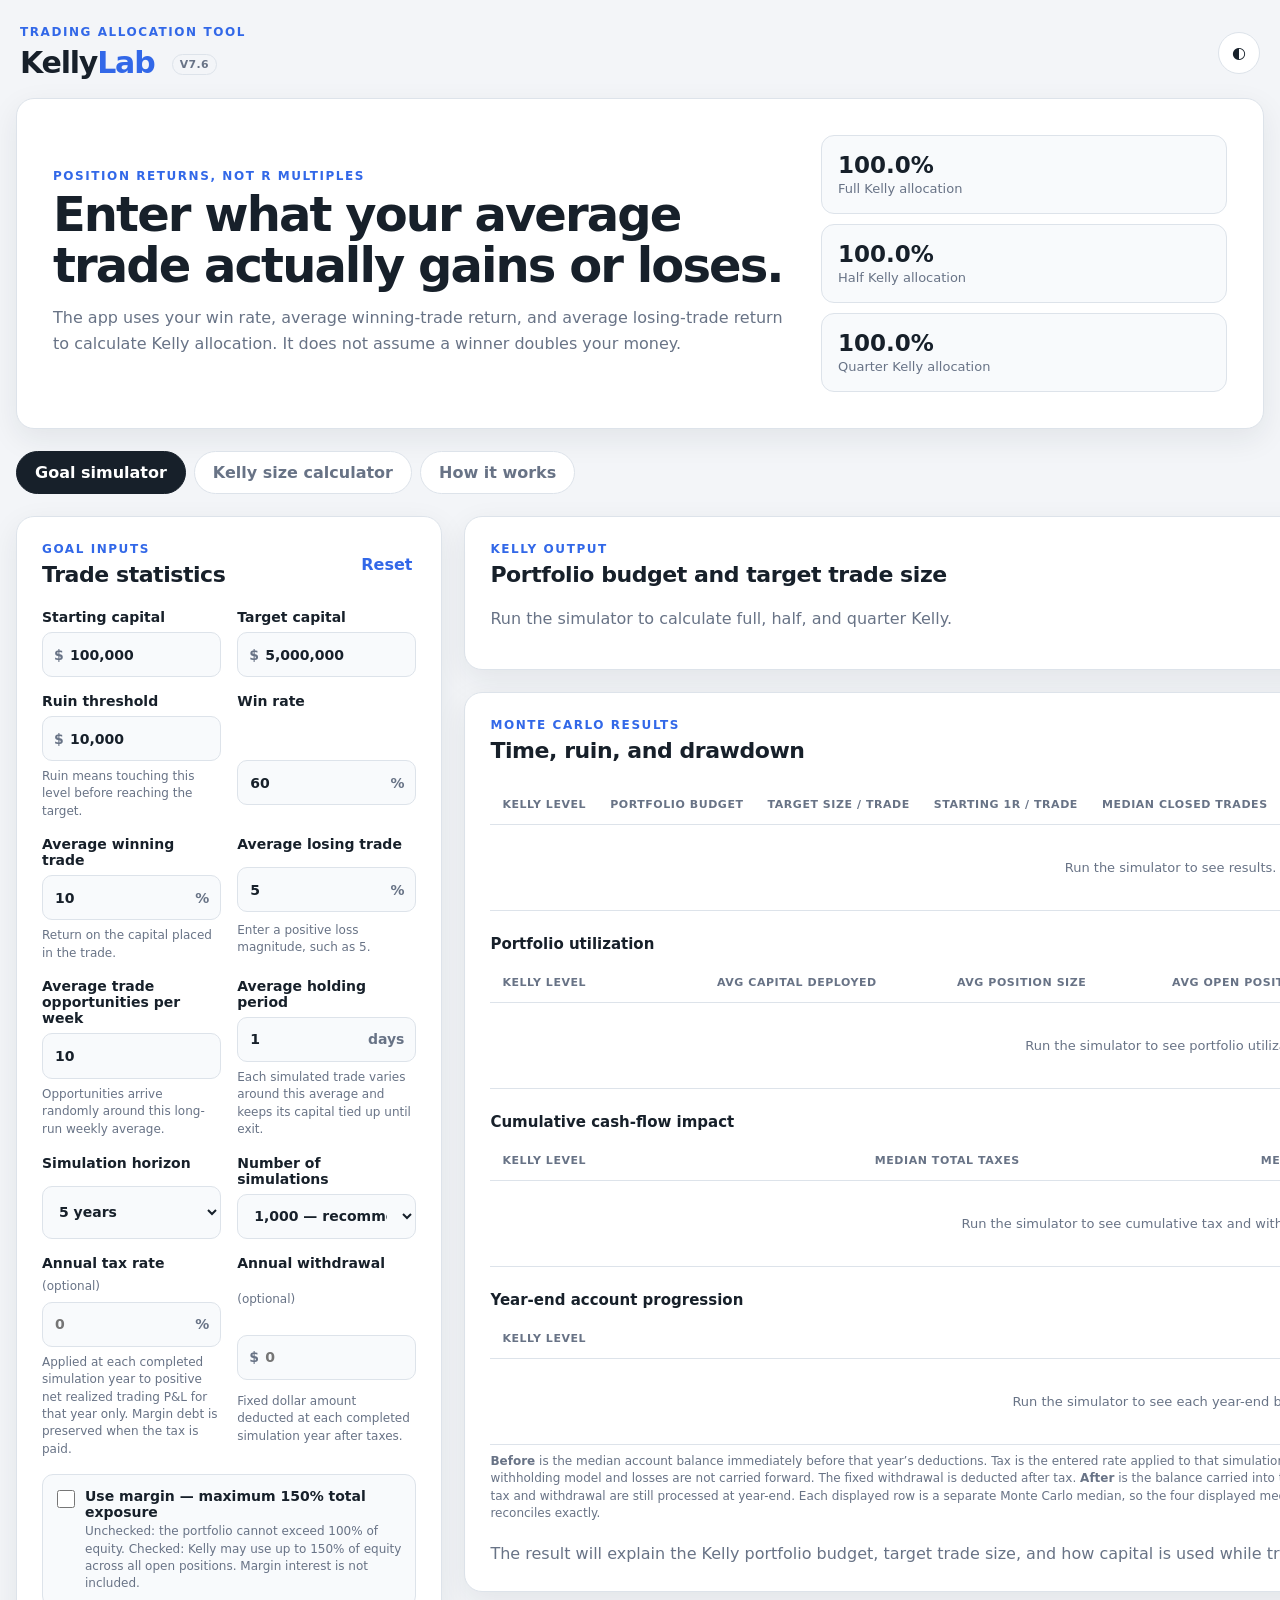
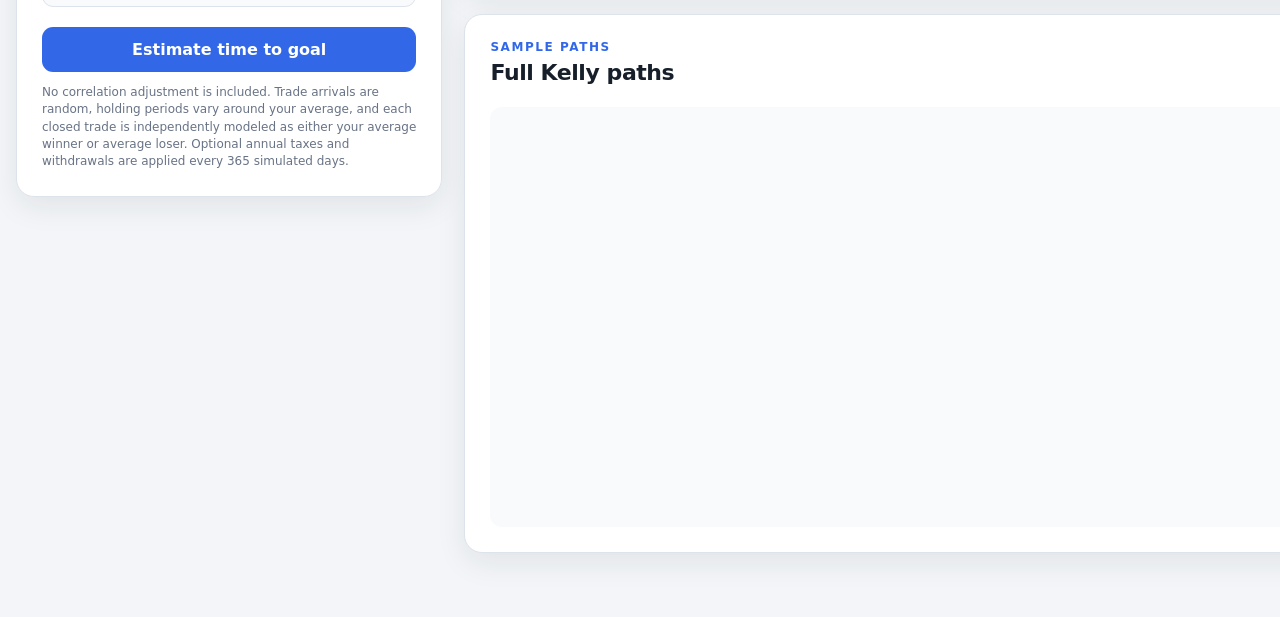
==== commit 10cb26b4: "Add files via upload" ====
--- a/index.html
+++ b/index.html
@@ -4,8 +4,8 @@
   <meta charset="utf-8" />
   <meta name="viewport" content="width=device-width, initial-scale=1" />
   <meta name="description" content="A portfolio-level Kelly allocation calculator and trading goal simulator with optional margin, annual tax withholding, and annual withdrawals." />
-  <title>KellyLab V7.3</title>
-  <!-- V7.3 is self-contained: portfolio-level Kelly budgets, optional 150% margin, annual tax withholding, annual withdrawals, year-end balance reporting, and capital-aware simulation. -->
+  <title>KellyLab V7.6</title>
+  <!-- V7.6 is self-contained: portfolio-level Kelly budgets, optional 150% margin, annual tax withholding, annual withdrawals, year-end balance reporting, and capital-aware simulation. -->
   <style>
 :root {
   --bg: #f3f5f8;
@@ -157,7 +157,7 @@
     <header class="topbar">
       <div>
         <p class="eyebrow">TRADING ALLOCATION TOOL</p>
-        <h1>Kelly<span>Lab</span> <small class="build-badge">V7.3</small></h1>
+        <h1>Kelly<span>Lab</span> <small class="build-badge">V7.6</small></h1>
       </div>
       <button id="themeToggle" class="icon-button" type="button" aria-label="Toggle dark mode">◐</button>
     </header>
@@ -238,7 +238,7 @@
               </label>
               <label>Annual tax rate <small>(optional)</small>
                 <div class="suffix-wrap"><input id="annualTaxRate" type="number" inputmode="decimal" step="any" min="0" max="100" placeholder="0" /><span>%</span></div>
-                <small>Applied at each completed simulation year to positive realized trading P&amp;L for that year only.</small>
+                <small>Applied at each completed simulation year to positive net realized trading P&amp;L for that year only. Margin debt is preserved when the tax is paid.</small>
               </label>
               <label>Annual withdrawal <small>(optional)</small>
                 <div class="money-wrap"><span>$</span><input id="annualWithdrawal" class="money-input" type="text" inputmode="decimal" data-decimals="0" placeholder="0" /></div>
@@ -300,11 +300,11 @@
                   <tbody id="utilizationBody"><tr><td colspan="6" class="empty-cell">Run the simulator to see portfolio utilization.</td></tr></tbody>
                 </table>
               </div>
-              <h4 class="subsection-title">Annual cash-flow impact</h4>
+              <h4 class="subsection-title">Cumulative cash-flow impact</h4>
               <div class="table-wrap">
                 <table>
-                  <thead><tr><th>Kelly level</th><th>Median taxes paid</th><th>Median withdrawals</th><th>Median ending capital</th></tr></thead>
-                  <tbody id="cashFlowBody"><tr><td colspan="4" class="empty-cell">Run the simulator to see annual tax and withdrawal impact.</td></tr></tbody>
+                  <thead><tr><th>Kelly level</th><th>Median total taxes</th><th>Median total withdrawals</th><th>Median ending capital</th></tr></thead>
+                  <tbody id="cashFlowBody"><tr><td colspan="4" class="empty-cell">Run the simulator to see cumulative tax and withdrawal impact.</td></tr></tbody>
                 </table>
               </div>
               <h4 class="subsection-title">Year-end account progression</h4>
@@ -314,7 +314,7 @@
                   <tbody id="yearEndBalanceBody"><tr><td colspan="3" class="empty-cell">Run the simulator to see each year-end balance.</td></tr></tbody>
                 </table>
               </div>
-              <p class="year-end-note"><strong>Before</strong> is the median account balance immediately before that year’s tax and withdrawal. <strong>After</strong> is the median balance carried into the following year after those deductions.</p>
+              <p class="year-end-note"><strong>Before</strong> is the median account balance immediately before that year’s deductions. Tax is the entered rate applied to that simulation year’s positive <strong>net realized trading P&amp;L</strong>; a losing year has no tax in this simplified withholding model and losses are not carried forward. The fixed withdrawal is deducted after tax. <strong>After</strong> is the balance carried into the next year. If the target is reached during a year, trading stops immediately, but that year’s tax and withdrawal are still processed at year-end. Each displayed row is a separate Monte Carlo median, so the four displayed medians may differ slightly from exact subtraction even though every individual simulation path reconciles exactly.</p>
               <p id="goalSummary" class="summary-text">The result will explain the Kelly portfolio budget, target trade size, and how capital is used while trades overlap.</p>
               <div id="cadenceNote" class="info-box hidden"></div>
             </section>
@@ -508,26 +508,17 @@
   function grossExposure(openPositions) { return openPositions.reduce((sum, position) => sum + position.bet, 0); }
   function portfolioEquity(cash, openPositions) { return cash + grossExposure(openPositions); }
 
-  // Pays an external cash obligation from idle cash first, then proportionally reduces open positions if needed.
+  // Pays an external cash obligation while preserving any margin debit.
+  // Equity must fall dollar-for-dollar by the payment. With margin, cash may already
+  // be negative; never clamp that negative balance to zero, because that would erase
+  // borrowed money and artificially inflate account equity. Exposure is rebalanced
+  // separately by trimToBudget after the payment.
   function deductFromPortfolio(cash, openPositions, amount) {
     const requested = Math.max(0, Number(amount) || 0);
     if (!(requested > 0)) return { cash, openPositions, paid: 0 };
-    let remaining = requested;
-    const fromCash = Math.min(Math.max(0, cash), remaining);
-    cash -= fromCash;
-    remaining -= fromCash;
-    let paid = fromCash;
-    if (remaining > 0) {
-      const gross = grossExposure(openPositions);
-      const fromPositions = Math.min(gross, remaining);
-      if (fromPositions > 0 && gross > 0) {
-        const scale = Math.max(0, (gross - fromPositions) / gross);
-        openPositions.forEach((position) => { position.bet *= scale; });
-        paid += fromPositions;
-        remaining -= fromPositions;
-      }
-    }
-    return { cash: Math.max(0, cash), openPositions, paid };
+    const equity = Math.max(0, portfolioEquity(cash, openPositions));
+    const paid = Math.min(requested, equity);
+    return { cash: cash - paid, openPositions, paid };
   }
 
   // Keeps already-open positions inside the selected Kelly portfolio budget after equity changes.
@@ -560,6 +551,8 @@
     const targetDays = [], targetClosedTrades = [], maxDrawdowns = [], endings = [], fundedRates = [], skippedRates = [], deployedFractions = [], positionSizeFractions = [], averageOpenPositions = [], taxesPaid = [], withdrawalsPaid = [];
     const completedYears = Math.floor(maxDays / 365);
     const yearEndBeforeBuckets = Array.from({ length: completedYears }, () => []);
+    const yearEndTaxBuckets = Array.from({ length: completedYears }, () => []);
+    const yearEndWithdrawalBuckets = Array.from({ length: completedYears }, () => []);
     const yearEndAfterBuckets = Array.from({ length: completedYears }, () => []);
     const samplePaths = [];
     let targetCount = 0, ruinCount = 0, unresolvedCount = 0, drawdown50Count = 0, drawdown75Count = 0;
@@ -572,18 +565,16 @@
       let exposureSum = 0, openCountSum = 0, observedDays = 0, positionFractionSum = 0, positionEntries = 0;
       let yearlyRealizedPnl = 0, totalTaxPaid = 0, totalWithdrawalPaid = 0;
       let resolvedStats = null;
-      // Once a path first reaches the target, V7.2 uses a separate RNG only for the
-      // post-target year-end continuation. This preserves the original V7.1 random
-      // sequence—and therefore the original goal/risk results—for every later path.
-      const annualRandom = mulberry32(hashString(`${seedText}|${scenario.key}|annual-continuation|${sim}`));
-      const pathRandom = () => outcome === 'target' ? annualRandom() : random();
       const annualBeforeBalances = new Array(completedYears).fill(null);
+      const annualTaxes = new Array(completedYears).fill(null);
+      const annualWithdrawals = new Array(completedYears).fill(null);
       const annualAfterBalances = new Array(completedYears).fill(null);
       const capture = sim < desiredSamples;
       const points = capture ? [{ day: 0, equity }] : null;
 
       for (let day = 1; day <= maxDays; day += 1) {
-        if (openPositions.length) {
+        // Trading stops once the target has been reached. Until then, close positions due today.
+        if (outcome === 'unresolved' && openPositions.length) {
           const remaining = [];
           for (const position of openPositions) {
             if (position.exitDay <= day) {
@@ -596,94 +587,134 @@
           openPositions = remaining;
         }
 
-        // Every 365 simulated days, record the pre-cash-flow balance, then pay tax on
-        // positive realized P&L for that year and take the optional fixed withdrawal.
-        if (day % 365 === 0) {
+        if (outcome === 'unresolved') {
+          let trimmed = trimToBudget(cash, openPositions, allocation);
+          cash = trimmed.cash; openPositions = trimmed.openPositions; equity = trimmed.equity;
+          if (!Number.isFinite(equity) || equity < 0) equity = 0;
+          if (equity > peak) peak = equity;
+          const drawdown = peak > 0 ? 1 - equity / peak : 1;
+          if (drawdown > maxDrawdown) maxDrawdown = drawdown;
+
+          // The target is a pre-year-end-cash-flow goal. If it is reached, record the hit
+          // immediately and freeze the trading portfolio at its current modeled value.
+          if (equity >= targetCapital) {
+            outcome = 'target';
+            endingDay = day;
+            targetCount += 1;
+            targetDays.push(day);
+            targetClosedTrades.push(closedTrades);
+            resolvedStats = { equity, maxDrawdown, opportunities, funded, partial, skipped, exposureSum, openCountSum, observedDays, positionFractionSum, positionEntries };
+            if (capture) points.push({ day, equity });
+            cash = equity;
+            openPositions = [];
+          } else if (equity <= ruinCapital) {
+            outcome = 'ruin';
+            endingDay = day;
+            ruinCount += 1;
+            resolvedStats = { equity, maxDrawdown, opportunities, funded, partial, skipped, exposureSum, openCountSum, observedDays, positionFractionSum, positionEntries };
+            if (capture) points.push({ day, equity });
+            break;
+          }
+        } else if (outcome === 'target') {
+          // After the goal is reached, no more trading occurs. Cash stays idle except for
+          // the optional year-end tax and withdrawal events below.
+          equity = cash;
+        }
+
+        // At each completed simulation year: record the balance, pay tax on that year's
+        // positive NET realized trading P&L, then take the fixed annual withdrawal.
+        if (day % 365 === 0 && outcome !== 'ruin') {
           const yearIndex = Math.floor(day / 365) - 1;
           const beforeCashFlowEquity = portfolioEquity(cash, openPositions);
-          if (yearIndex >= 0 && yearIndex < annualBeforeBalances.length) annualBeforeBalances[yearIndex] = beforeCashFlowEquity;
-
           const taxDue = Math.max(0, yearlyRealizedPnl) * annualTaxRate;
           let payment = deductFromPortfolio(cash, openPositions, taxDue);
-          cash = payment.cash; openPositions = payment.openPositions; totalTaxPaid += payment.paid;
+          cash = payment.cash; openPositions = payment.openPositions;
+          const taxPaidThisYear = payment.paid;
+          totalTaxPaid += taxPaidThisYear;
+
           payment = deductFromPortfolio(cash, openPositions, annualWithdrawalAmount);
-          cash = payment.cash; openPositions = payment.openPositions; totalWithdrawalPaid += payment.paid;
+          cash = payment.cash; openPositions = payment.openPositions;
+          const withdrawalPaidThisYear = payment.paid;
+          totalWithdrawalPaid += withdrawalPaidThisYear;
           yearlyRealizedPnl = 0;
+
+          const trimmed = trimToBudget(cash, openPositions, allocation);
+          cash = trimmed.cash; openPositions = trimmed.openPositions; equity = trimmed.equity;
+
+          if (yearIndex >= 0 && yearIndex < annualAfterBalances.length) {
+            annualBeforeBalances[yearIndex] = beforeCashFlowEquity;
+            annualTaxes[yearIndex] = taxPaidThisYear;
+            annualWithdrawals[yearIndex] = withdrawalPaidThisYear;
+            annualAfterBalances[yearIndex] = equity;
+          }
+
+          // Taxes/withdrawals can exhaust an unresolved account and therefore count toward ruin.
+          if (outcome === 'unresolved' && equity <= ruinCapital) {
+            outcome = 'ruin';
+            endingDay = day;
+            ruinCount += 1;
+            resolvedStats = { equity, maxDrawdown, opportunities, funded, partial, skipped, exposureSum, openCountSum, observedDays, positionFractionSum, positionEntries };
+            if (capture) points.push({ day, equity });
+            break;
+          }
         }
 
-        let trimmed = trimToBudget(cash, openPositions, allocation);
-        cash = trimmed.cash; openPositions = trimmed.openPositions; equity = trimmed.equity;
-        if (!Number.isFinite(equity) || equity < 0) equity = 0;
-        if (equity > peak) peak = equity;
-        const drawdown = peak > 0 ? 1 - equity / peak : 1;
-        if (drawdown > maxDrawdown) maxDrawdown = drawdown;
-
-        if (day % 365 === 0) {
-          const yearIndex = Math.floor(day / 365) - 1;
-          if (yearIndex >= 0 && yearIndex < annualAfterBalances.length) annualAfterBalances[yearIndex] = equity;
-        }
-
-        if (outcome === 'unresolved' && equity >= targetCapital) {
-          outcome = 'target';
-          endingDay = day;
-          targetCount += 1;
-          targetDays.push(day);
-          targetClosedTrades.push(closedTrades);
-          resolvedStats = { equity, maxDrawdown, opportunities, funded, partial, skipped, exposureSum, openCountSum, observedDays, positionFractionSum, positionEntries, totalTaxPaid, totalWithdrawalPaid };
-          if (capture) points.push({ day, equity });
-          // Continue the economic path only to populate later year-end balances.
-          // Core goal, risk, utilization, tax, and withdrawal statistics remain frozen at the first target hit.
-        }
-        if (outcome === 'unresolved' && equity <= ruinCapital) {
-          outcome = 'ruin';
-          endingDay = day;
-          ruinCount += 1;
-          resolvedStats = { equity, maxDrawdown, opportunities, funded, partial, skipped, exposureSum, openCountSum, observedDays, positionFractionSum, positionEntries, totalTaxPaid, totalWithdrawalPaid };
-          if (capture) points.push({ day, equity });
-          break;
-        }
-
-        const arrivals = poisson(dailyArrivalRate, pathRandom);
-        for (let a = 0; a < arrivals; a += 1) {
-          opportunities += 1;
+        if (outcome === 'unresolved') {
+          const arrivals = poisson(dailyArrivalRate, random);
+          for (let a = 0; a < arrivals; a += 1) {
+            opportunities += 1;
+            equity = portfolioEquity(cash, openPositions);
+            const gross = grossExposure(openPositions);
+            const portfolioBudget = equity * allocation;
+            const availableBudget = Math.max(0, portfolioBudget - gross);
+            const targetBet = equity * targetTradeFraction;
+            const actualBet = Math.min(targetBet, availableBudget);
+
+            if (!(actualBet > Math.max(1e-9, equity * 1e-12))) { skipped += 1; continue; }
+            if (actualBet + 1e-9 < targetBet) partial += 1; else funded += 1;
+            cash -= actualBet;
+            const holdDays = sampleHoldingDays(holdingPeriodDays, random);
+            openPositions.push({ bet: actualBet, won: random() < p, exitDay: day + holdDays });
+            positionFractionSum += equity > 0 ? actualBet / equity : 0;
+            positionEntries += 1;
+          }
+
           equity = portfolioEquity(cash, openPositions);
           const gross = grossExposure(openPositions);
-          const portfolioBudget = equity * allocation;
-          const availableBudget = Math.max(0, portfolioBudget - gross);
-          const targetBet = equity * targetTradeFraction;
-          const actualBet = Math.min(targetBet, availableBudget);
-
-          if (!(actualBet > Math.max(1e-9, equity * 1e-12))) { skipped += 1; continue; }
-          if (actualBet + 1e-9 < targetBet) partial += 1; else funded += 1;
-          cash -= actualBet;
-          const holdDays = sampleHoldingDays(holdingPeriodDays, pathRandom);
-          openPositions.push({ bet: actualBet, won: pathRandom() < p, exitDay: day + holdDays });
-          positionFractionSum += equity > 0 ? actualBet / equity : 0;
-          positionEntries += 1;
+          observedDays += 1;
+          exposureSum += equity > 0 ? gross / equity : 0;
+          openCountSum += openPositions.length;
+          if (capture && (day % sampleEveryDays === 0 || day === maxDays)) points.push({ day, equity });
         }
-
-        equity = portfolioEquity(cash, openPositions);
-        const gross = grossExposure(openPositions);
-        observedDays += 1;
-        exposureSum += equity > 0 ? gross / equity : 0;
-        openCountSum += openPositions.length;
-        if (capture && outcome === 'unresolved' && (day % sampleEveryDays === 0 || day === maxDays)) points.push({ day, equity });
       }
 
-      // Ruined paths are treated as absorbing for the year-end progression table.
-      // Target paths continue through the horizon so later year-end balances remain meaningful.
+      // A ruined path is held at terminal equity for later reporting columns. Target-hit
+      // paths continue as idle cash, so their subsequent annual withdrawals are actually applied.
+      if (outcome === 'ruin') {
+        for (let y = 0; y < annualAfterBalances.length; y += 1) {
+          if (!Number.isFinite(annualBeforeBalances[y])) annualBeforeBalances[y] = equity;
+          if (!Number.isFinite(annualTaxes[y])) annualTaxes[y] = 0;
+          if (!Number.isFinite(annualWithdrawals[y])) annualWithdrawals[y] = 0;
+          if (!Number.isFinite(annualAfterBalances[y])) annualAfterBalances[y] = equity;
+        }
+      }
+
       for (let y = 0; y < annualAfterBalances.length; y += 1) {
-        if (!Number.isFinite(annualBeforeBalances[y])) annualBeforeBalances[y] = equity;
-        if (!Number.isFinite(annualAfterBalances[y])) annualAfterBalances[y] = equity;
+        if (!Number.isFinite(annualBeforeBalances[y])) annualBeforeBalances[y] = portfolioEquity(cash, openPositions);
+        if (!Number.isFinite(annualTaxes[y])) annualTaxes[y] = 0;
+        if (!Number.isFinite(annualWithdrawals[y])) annualWithdrawals[y] = 0;
+        if (!Number.isFinite(annualAfterBalances[y])) annualAfterBalances[y] = portfolioEquity(cash, openPositions);
         yearEndBeforeBuckets[y].push(annualBeforeBalances[y]);
+        yearEndTaxBuckets[y].push(annualTaxes[y]);
+        yearEndWithdrawalBuckets[y].push(annualWithdrawals[y]);
         yearEndAfterBuckets[y].push(annualAfterBalances[y]);
       }
 
       if (outcome === 'unresolved') unresolvedCount += 1;
-      const stats = resolvedStats || { equity, maxDrawdown, opportunities, funded, partial, skipped, exposureSum, openCountSum, observedDays, positionFractionSum, positionEntries, totalTaxPaid, totalWithdrawalPaid };
+      const stats = resolvedStats || { equity, maxDrawdown, opportunities, funded, partial, skipped, exposureSum, openCountSum, observedDays, positionFractionSum, positionEntries };
       if (stats.maxDrawdown >= 0.5) drawdown50Count += 1;
       if (stats.maxDrawdown >= 0.75) drawdown75Count += 1;
-      maxDrawdowns.push(stats.maxDrawdown); endings.push(stats.equity); taxesPaid.push(stats.totalTaxPaid); withdrawalsPaid.push(stats.totalWithdrawalPaid);
+      maxDrawdowns.push(stats.maxDrawdown); endings.push(stats.equity); taxesPaid.push(totalTaxPaid); withdrawalsPaid.push(totalWithdrawalPaid);
       const participated = stats.funded + stats.partial;
       fundedRates.push(stats.opportunities > 0 ? participated / stats.opportunities : 0);
       skippedRates.push(stats.opportunities > 0 ? stats.skipped / stats.opportunities : 0);
@@ -692,12 +723,18 @@
       averageOpenPositions.push(stats.observedDays > 0 ? stats.openCountSum / stats.observedDays : 0);
       totalOpportunities += stats.opportunities; totalFunded += stats.funded; totalPartial += stats.partial; totalSkipped += stats.skipped;
 
-      if (capture) { const last = points[points.length - 1]; if (!last || last.day !== endingDay) points.push({ day: endingDay, equity: stats.equity }); samplePaths.push(points); }
+      if (capture) {
+        const last = points[points.length - 1];
+        if (!last || last.day !== endingDay) points.push({ day: endingDay, equity: stats.equity });
+        samplePaths.push(points);
+      }
     }
 
     const targetDayStats = summarizeCensoredTarget(targetDays, simulations), targetTradeStats = summarizeCensoredTarget(targetClosedTrades, simulations);
     const drawdownStats = summarize(maxDrawdowns), endingStats = summarize(endings), fundedRateStats = summarize(fundedRates), skippedRateStats = summarize(skippedRates), deployedStats = summarize(deployedFractions), positionSizeStats = summarize(positionSizeFractions), openPositionStats = summarize(averageOpenPositions), taxStats = summarize(taxesPaid), withdrawalStats = summarize(withdrawalsPaid);
     const yearEndBeforeBalances = yearEndBeforeBuckets.map((values, index) => ({ year: index + 1, ...summarize(values) }));
+    const yearEndTaxes = yearEndTaxBuckets.map((values, index) => ({ year: index + 1, ...summarize(values) }));
+    const yearEndWithdrawals = yearEndWithdrawalBuckets.map((values, index) => ({ year: index + 1, ...summarize(values) }));
     const yearEndAfterBalances = yearEndAfterBuckets.map((values, index) => ({ year: index + 1, ...summarize(values) }));
     const targetWithinOneYear = targetDays.filter((day) => day <= 365.25).length;
 
@@ -715,7 +752,7 @@
       drawdown50Probability: drawdown50Count / simulations, drawdown75Probability: drawdown75Count / simulations, oneYearProbability: targetWithinOneYear / simulations,
       targetDays: targetDayStats, targetTrades: targetTradeStats, maxDrawdown: drawdownStats, endingCapital: endingStats,
       fundedRate: fundedRateStats, skippedRate: skippedRateStats, deployedFraction: deployedStats, averagePositionSizeFraction: positionSizeStats, averageOpenPositions: openPositionStats,
-      taxesPaid: taxStats, withdrawalsPaid: withdrawalStats, yearEndBeforeBalances, yearEndAfterBalances,
+      taxesPaid: taxStats, withdrawalsPaid: withdrawalStats, yearEndBeforeBalances, yearEndTaxes, yearEndWithdrawals, yearEndAfterBalances,
       overallFundedRate: totalOpportunities > 0 ? (totalFunded + totalPartial) / totalOpportunities : 0,
       overallSkippedRate: totalOpportunities > 0 ? totalSkipped / totalOpportunities : 0,
       totalOpportunities, totalFunded, totalPartial, totalSkipped, samplePaths,
@@ -970,12 +1007,20 @@
       </tr>`).join('');
 
     const maxYears = Math.max(0, ...results.map((result) => Math.max(result.yearEndBeforeBalances?.length || 0, result.yearEndAfterBalances?.length || 0)));
-    $('yearEndBalanceHead').innerHTML = `<tr><th>Kelly level</th><th>Balance type</th>${Array.from({ length: maxYears }, (_, i) => `<th>Year ${i + 1}</th>`).join('')}</tr>`;
+    $('yearEndBalanceHead').innerHTML = `<tr><th>Kelly level</th><th>Year-end item</th>${Array.from({ length: maxYears }, (_, i) => `<th>Year ${i + 1}</th>`).join('')}</tr>`;
     $('yearEndBalanceBody').innerHTML = results.map((result) => `
       <tr>
-        <td rowspan="2"><strong>${result.label}</strong></td>
+        <td rowspan="4"><strong>${result.label}</strong></td>
         <td>Before taxes &amp; withdrawal</td>
         ${Array.from({ length: maxYears }, (_, i) => `<td>${currency(result.yearEndBeforeBalances?.[i]?.median)}</td>`).join('')}
+      </tr>
+      <tr>
+        <td>Tax paid</td>
+        ${Array.from({ length: maxYears }, (_, i) => `<td>-${currency(result.yearEndTaxes?.[i]?.median)}</td>`).join('')}
+      </tr>
+      <tr>
+        <td>Withdrawal</td>
+        ${Array.from({ length: maxYears }, (_, i) => `<td>-${currency(result.yearEndWithdrawals?.[i]?.median)}</td>`).join('')}
       </tr>
       <tr class="after-cashflow-row">
         <td>After taxes &amp; withdrawal</td>
@@ -1185,9 +1230,9 @@
     $('goalKellyCards').innerHTML = '<p>Run the simulator to calculate full, half, and quarter Kelly.</p>';
     $('goalResultsBody').innerHTML = '<tr><td colspan="9" class="empty-cell">Run the simulator to see results.</td></tr>';
     $('utilizationBody').innerHTML = '<tr><td colspan="6" class="empty-cell">Run the simulator to see portfolio utilization.</td></tr>';
-    $('cashFlowBody').innerHTML = '<tr><td colspan="4" class="empty-cell">Run the simulator to see annual tax and withdrawal impact.</td></tr>';
-    $('yearEndBalanceHead').innerHTML = '<tr><th>Kelly level</th><th>Year 1</th></tr>';
-    $('yearEndBalanceBody').innerHTML = '<tr><td colspan="2" class="empty-cell">Run the simulator to see each year-end balance.</td></tr>';
+    $('cashFlowBody').innerHTML = '<tr><td colspan="4" class="empty-cell">Run the simulator to see cumulative tax and withdrawal impact.</td></tr>';
+    $('yearEndBalanceHead').innerHTML = '<tr><th>Kelly level</th><th>Year-end item</th><th>Year 1</th></tr>';
+    $('yearEndBalanceBody').innerHTML = '<tr><td colspan="3" class="empty-cell">Run the simulator to see each year-end balance.</td></tr>';
     $('goalSummary').textContent = 'The result will explain the Kelly portfolio budget, target trade size, and how capital is used while trades overlap.';
     $('cadenceNote').classList.add('hidden');
     $('cadenceNote').innerHTML = '';
